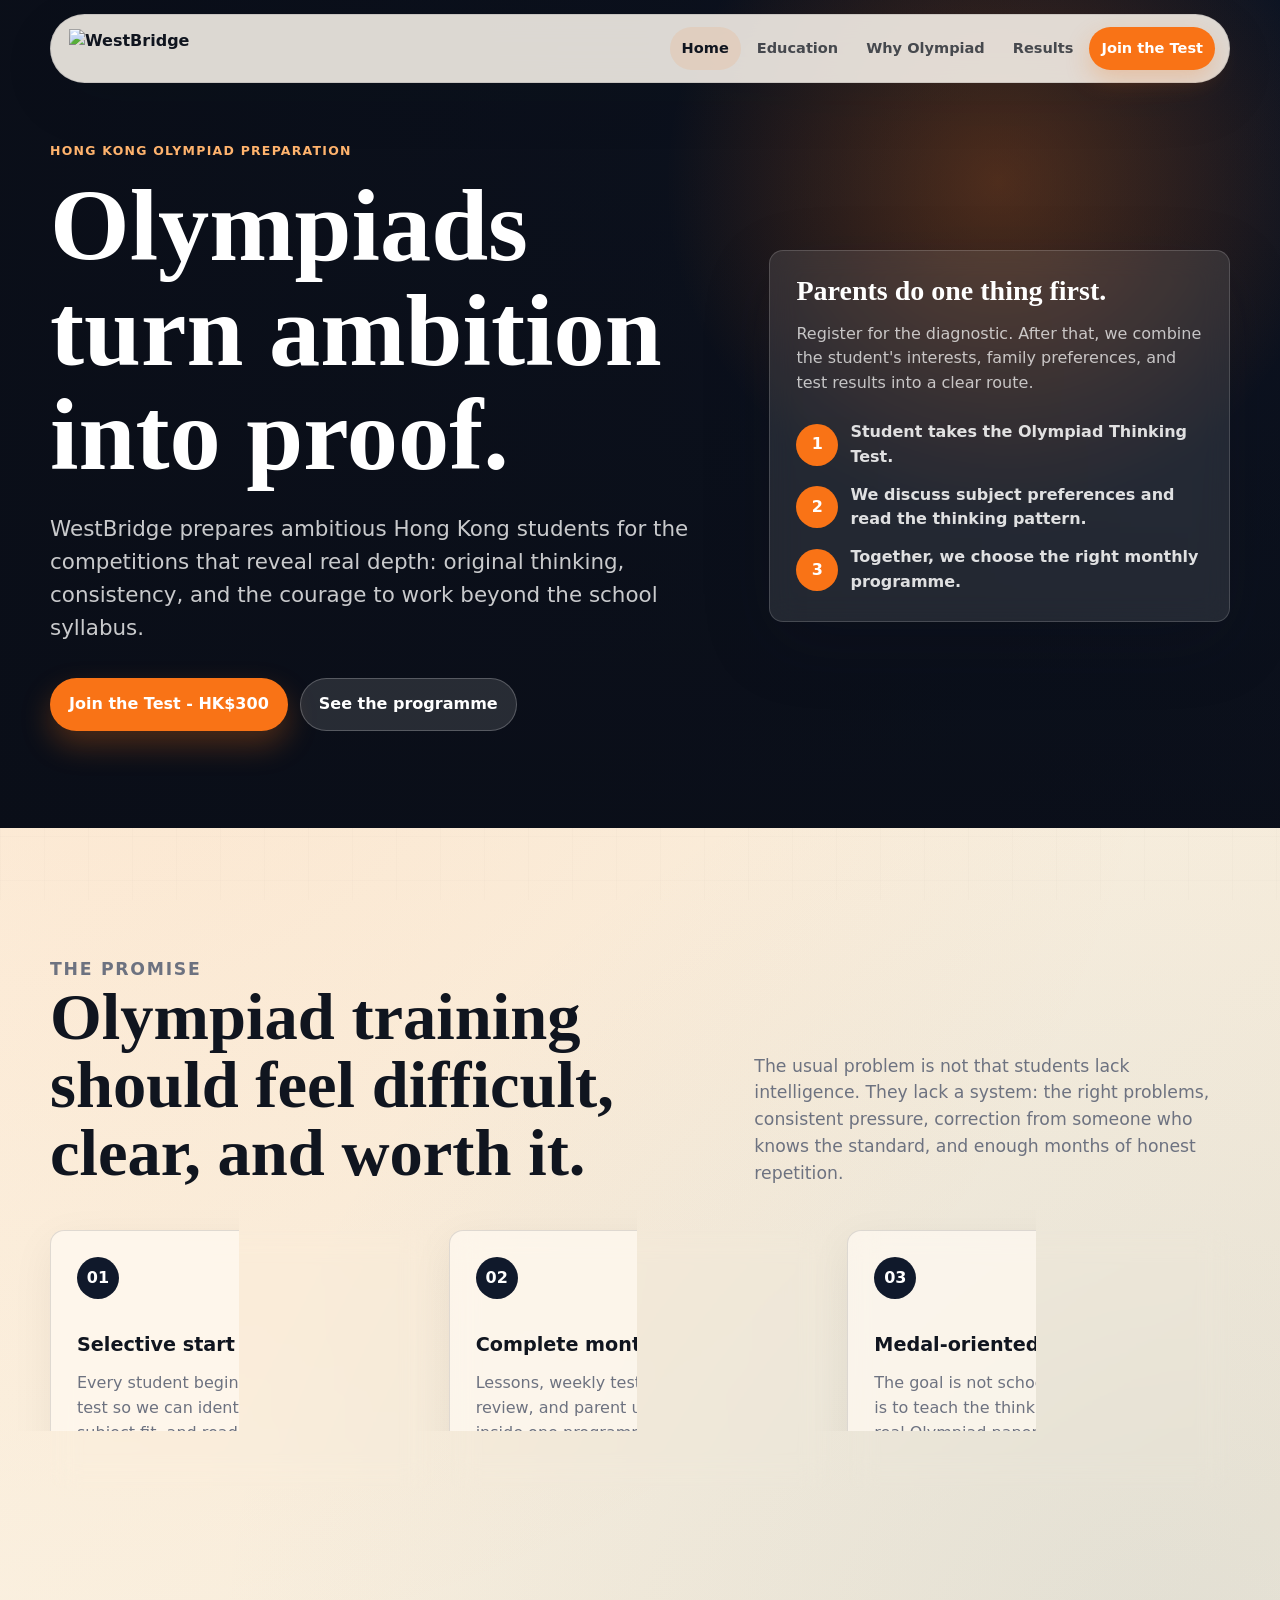
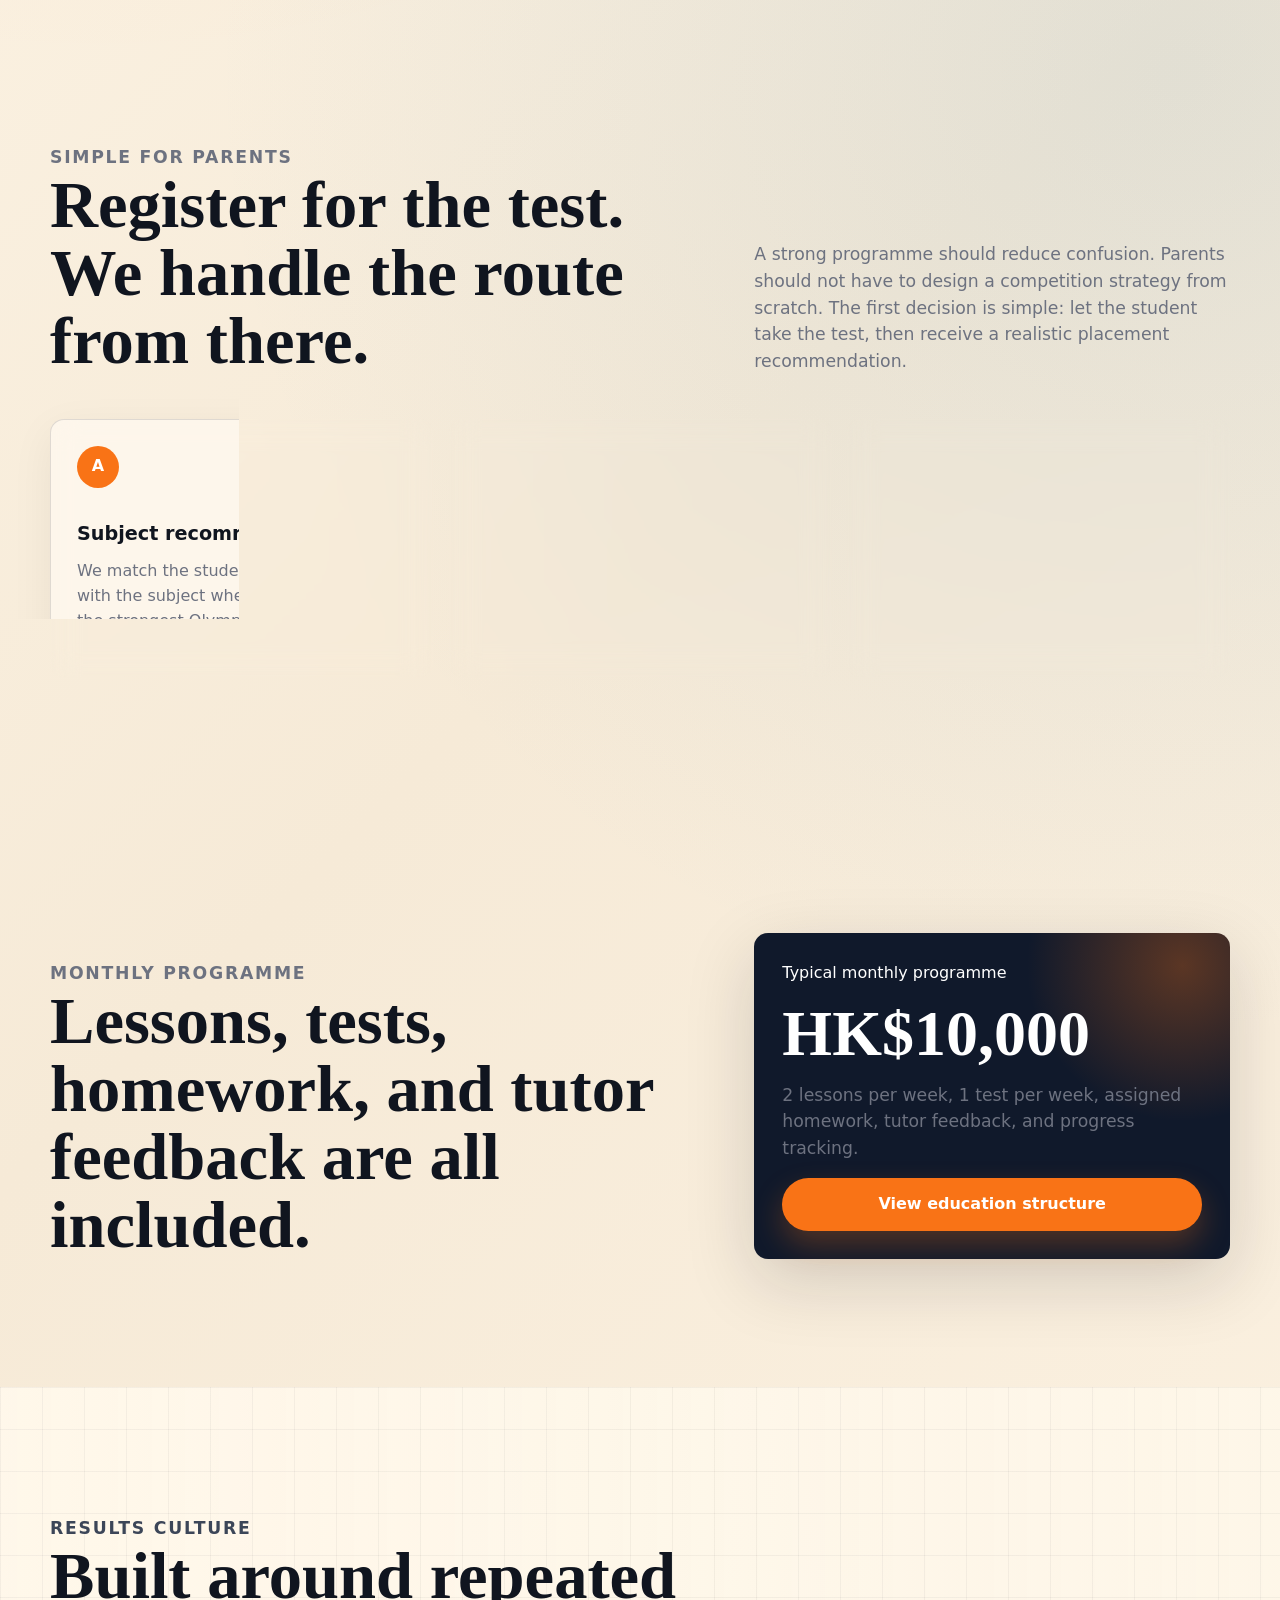
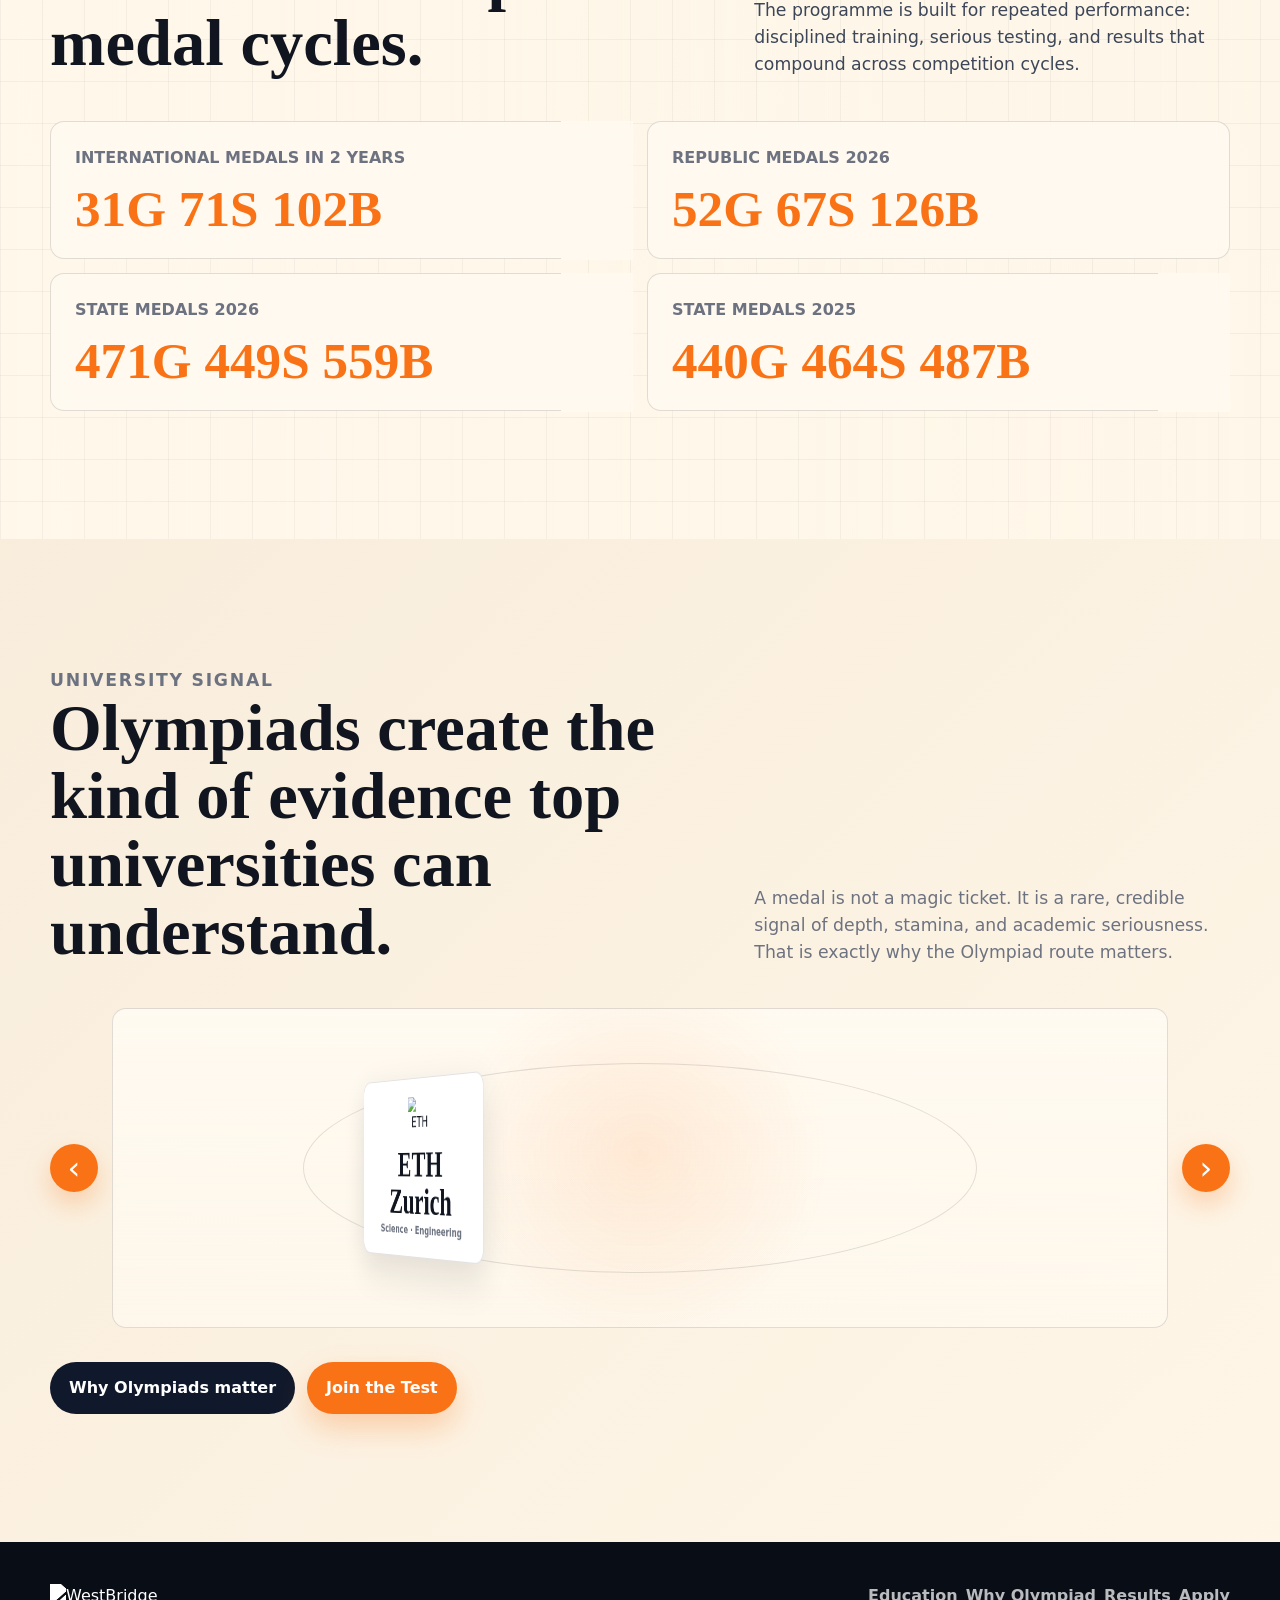
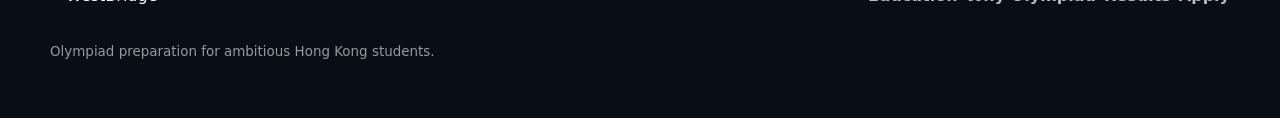
==== westbridge-olympiad-prep-new/index.html @ fc270fd4 "Add motion and richer visual direction" ====
<!doctype html>
<html lang="en">
  <head>
    <meta charset="utf-8">
    <meta name="viewport" content="width=device-width, initial-scale=1">
    <title>WestBridge Olympiad Academy Hong Kong</title>
    <meta name="description" content="WestBridge Olympiad Academy prepares Hong Kong students for mathematics, physics, chemistry, biology, informatics, and geography Olympiads.">
    <link rel="stylesheet" href="styles.css?v=5">
  </head>
  <body>
    <header class="site-header">
      <a class="logo" href="index.html" aria-label="WestBridge Olympiad Academy home">
        <img src="https://www.youngcfoweekend.com/lovable-uploads/69105732-5144-4ab6-b58d-0c80ccc18c07.png" alt="WestBridge">
        <span>WestBridge</span>
      </a>
      <button class="menu-button" type="button" data-menu aria-label="Open navigation" aria-expanded="false">
        <span></span><span></span>
      </button>
      <nav class="nav" data-nav aria-label="Main navigation">
        <a class="active" href="index.html">Home</a>
        <a href="education.html">Education</a>
        <a href="why-olympiads.html">Why Olympiad</a>
        <a href="results.html">Results</a>
        <a class="cta" href="apply.html">Join the Test</a>
      </nav>
    </header>

    <main>
      <section class="hero" style="--hero-image: url('https://images.unsplash.com/photo-1523580494863-6f3031224c94?w=1800&q=82')">
        <div class="hero-grid">
          <div>
            <p class="eyebrow">Hong Kong Olympiad preparation</p>
            <h1>Olympiads turn ambition into proof.</h1>
            <p class="lead">
              WestBridge prepares ambitious Hong Kong students for the competitions that reveal real depth:
              original thinking, consistency, and the courage to work beyond the school syllabus.
            </p>
            <div class="hero-actions">
              <a class="button primary" href="apply.html">Join the Test - HK$300</a>
              <a class="button secondary" href="education.html">See the programme</a>
            </div>
          </div>
          <aside class="decision-card" aria-label="What happens after the test">
            <h3>Parents do one thing first.</h3>
            <p>Register for the diagnostic. After that, we combine the student's interests, family preferences, and test results into a clear route.</p>
            <div class="decision-path">
              <div class="path-node"><b>1</b><span>Student takes the Olympiad Thinking Test.</span></div>
              <div class="path-node"><b>2</b><span>We discuss subject preferences and read the thinking pattern.</span></div>
              <div class="path-node"><b>3</b><span>Together, we choose the right monthly programme.</span></div>
            </div>
          </aside>
        </div>
      </section>

      <section class="section">
        <div class="split">
          <div>
            <p class="eyebrow">The promise</p>
            <h2>Olympiad training should feel difficult, clear, and worth it.</h2>
          </div>
          <p>
            The usual problem is not that students lack intelligence. They lack a system: the right problems,
            consistent pressure, correction from someone who knows the standard, and enough months of honest repetition.
          </p>
        </div>
        <div class="cards">
          <article class="card feature-card" data-symbol="◆">
            <span class="num">01</span>
            <h3>Selective start</h3>
            <p>Every student begins with the HK$300 test so we can identify reasoning style, subject fit, and readiness.</p>
          </article>
          <article class="card feature-card" data-symbol="✦">
            <span class="num">02</span>
            <h3>Complete monthly support</h3>
            <p>Lessons, weekly tests, homework, tutor review, and parent updates are handled inside one programme.</p>
          </article>
          <article class="card feature-card" data-symbol="◎">
            <span class="num">03</span>
            <h3>Medal-oriented culture</h3>
            <p>The goal is not school revision. The goal is to teach the thinking that survives real Olympiad papers.</p>
          </article>
        </div>
      </section>

      <section class="section band">
        <div class="split">
          <div>
            <p class="eyebrow">Simple for parents</p>
            <h2>Register for the test. We handle the route from there.</h2>
          </div>
          <p>
            A strong programme should reduce confusion. Parents should not have to design a competition strategy from scratch.
            The first decision is simple: let the student take the test, then receive a realistic placement recommendation.
          </p>
        </div>
        <div class="cards">
          <article class="card dark-card feature-card" data-symbol="∑">
            <span class="num">A</span>
            <h3>Subject recommendation</h3>
            <p>We match the student's preferences with the subject where they can build the strongest Olympiad advantage.</p>
          </article>
          <article class="card dark-card feature-card" data-symbol="↗">
            <span class="num">B</span>
            <h3>Level placement</h3>
            <p>The student joins a cohort that is difficult enough to grow, but not so high that progress disappears.</p>
          </article>
          <article class="card dark-card feature-card" data-symbol="⌁">
            <span class="num">C</span>
            <h3>Competition calendar</h3>
            <p>We map the route from current level to Hong Kong, regional, and international opportunities.</p>
          </article>
        </div>
      </section>

      <section class="section">
        <div class="split">
          <div>
            <p class="eyebrow">Monthly programme</p>
            <h2>Lessons, tests, homework, and tutor feedback are all included.</h2>
          </div>
          <div class="price-panel">
            <span>Typical monthly programme</span>
            <strong>HK$10,000</strong>
            <p class="muted">2 lessons per week, 1 test per week, assigned homework, tutor feedback, and progress tracking.</p>
            <a class="button primary" href="education.html">View education structure</a>
          </div>
        </div>
      </section>

      <section class="photo-wall">
        <div class="split">
          <div>
            <p class="eyebrow">Results culture</p>
            <h2>Built around repeated medal cycles.</h2>
          </div>
          <p>
            The programme is built for repeated performance: disciplined training, serious testing, and results that compound
            across competition cycles.
          </p>
        </div>
        <div class="medal-grid">
          <article class="medal-card"><span>International medals in 2 years</span><strong><b data-count="31">0</b>G <b data-count="71">0</b>S <b data-count="102">0</b>B</strong></article>
          <article class="medal-card"><span>Republic medals 2026</span><strong><b data-count="52">0</b>G <b data-count="67">0</b>S <b data-count="127">0</b>B</strong></article>
          <article class="medal-card"><span>State medals 2026</span><strong><b data-count="473">0</b>G <b data-count="451">0</b>S <b data-count="561">0</b>B</strong></article>
          <article class="medal-card"><span>State medals 2025</span><strong><b data-count="442">0</b>G <b data-count="466">0</b>S <b data-count="489">0</b>B</strong></article>
        </div>
      </section>

      <section class="section">
        <div class="split">
          <div>
            <p class="eyebrow">University signal</p>
            <h2>Olympiads create the kind of evidence top universities can understand.</h2>
          </div>
          <p>
            A medal is not a magic ticket. It is a rare, credible signal of depth, stamina, and academic seriousness.
            That is exactly why the Olympiad route matters.
          </p>
        </div>
        <div class="university-stage" aria-label="Top university destinations carousel">
          <button class="orbit-control prev" type="button" data-orbit="prev" aria-label="Previous universities">‹</button>
          <div class="orbit-window">
            <div class="orbit-ring" data-orbit-ring>
              <div class="orbit-card" style="--i:0"><img src="https://logo.clearbit.com/mit.edu" alt="MIT logo"><strong>MIT</strong><span>Engineering · CS · Science</span></div>
              <div class="orbit-card" style="--i:1"><img src="https://logo.clearbit.com/ox.ac.uk" alt="University of Oxford logo"><strong>Oxford</strong><span>Mathematics · Medicine</span></div>
              <div class="orbit-card" style="--i:2"><img src="https://logo.clearbit.com/cam.ac.uk" alt="University of Cambridge logo"><strong>Cambridge</strong><span>Natural Sciences</span></div>
              <div class="orbit-card" style="--i:3"><img src="https://logo.clearbit.com/imperial.ac.uk" alt="Imperial College London logo"><strong>Imperial</strong><span>STEM · Research</span></div>
              <div class="orbit-card" style="--i:4"><img src="https://logo.clearbit.com/ust.hk" alt="HKUST logo"><strong>HKUST</strong><span>Engineering · Science</span></div>
              <div class="orbit-card" style="--i:5"><img src="https://logo.clearbit.com/hku.hk" alt="HKU logo"><strong>HKU</strong><span>Medicine · Science</span></div>
              <div class="orbit-card" style="--i:6"><img src="https://logo.clearbit.com/stanford.edu" alt="Stanford University logo"><strong>Stanford</strong><span>Innovation · CS</span></div>
              <div class="orbit-card" style="--i:7"><img src="https://logo.clearbit.com/ethz.ch" alt="ETH Zurich logo"><strong>ETH Zurich</strong><span>Science · Engineering</span></div>
            </div>
          </div>
          <button class="orbit-control next" type="button" data-orbit="next" aria-label="Next universities">›</button>
        </div>
        <div class="actions">
          <a class="button dark" href="why-olympiads.html">Why Olympiads matter</a>
          <a class="button primary" href="apply.html">Join the Test</a>
        </div>
      </section>
    </main>

    <footer class="site-footer">
      <div class="footer-grid">
        <div>
          <img src="https://www.youngcfoweekend.com/lovable-uploads/69105732-5144-4ab6-b58d-0c80ccc18c07.png" alt="WestBridge">
          <p class="tiny">Olympiad preparation for ambitious Hong Kong students.</p>
        </div>
        <nav aria-label="Footer navigation">
          <a href="education.html">Education</a>
          <a href="why-olympiads.html">Why Olympiad</a>
          <a href="results.html">Results</a>
          <a href="apply.html">Apply</a>
        </nav>
      </div>
    </footer>
    <script src="app.js?v=5"></script>
  </body>
</html>
---- westbridge-olympiad-prep-new/styles.css ----
:root {
  --ink: #10151f;
  --ink-soft: #3c4658;
  --muted: #6d7280;
  --paper: #f7f2ea;
  --paper-2: #fffaf1;
  --white: #ffffff;
  --navy: #10192b;
  --navy-2: #17243c;
  --orange: #f97316;
  --orange-dark: #d95f0a;
  --gold: #d7ab52;
  --blue: #4f8fb8;
  --line: rgba(16, 21, 31, 0.13);
  --shadow: 0 22px 70px rgba(16, 21, 31, 0.16);
  --radius: 14px;
  --max: 1180px;
}

* {
  box-sizing: border-box;
}

html {
  scroll-behavior: smooth;
}

body {
  position: relative;
  margin: 0;
  color: var(--ink);
  background:
    radial-gradient(circle at 8% 12%, rgba(249, 115, 22, 0.10), transparent 24%),
    radial-gradient(circle at 92% 34%, rgba(79, 143, 184, 0.12), transparent 28%),
    linear-gradient(135deg, #fff8eb 0%, #f6ead7 45%, #fff6e8 100%);
  font-family: Inter, ui-sans-serif, system-ui, -apple-system, BlinkMacSystemFont, "Segoe UI", sans-serif;
  line-height: 1.55;
  overflow-x: hidden;
}

body::before {
  content: "";
  position: fixed;
  inset: 0;
  z-index: -1;
  pointer-events: none;
  background-image:
    linear-gradient(rgba(16, 21, 31, 0.045) 1px, transparent 1px),
    linear-gradient(90deg, rgba(16, 21, 31, 0.045) 1px, transparent 1px);
  background-size: 44px 44px;
  mask-image: linear-gradient(180deg, rgba(0,0,0,0.78), rgba(0,0,0,0.24));
}

body.nav-open {
  overflow: hidden;
}

a {
  color: inherit;
  text-decoration: none;
}

button,
input,
select,
textarea {
  font: inherit;
}

img {
  display: block;
  max-width: 100%;
}

.site-header {
  position: fixed;
  z-index: 50;
  top: 14px;
  left: 50%;
  width: min(calc(100% - 28px), var(--max));
  display: flex;
  align-items: center;
  justify-content: space-between;
  gap: 20px;
  padding: 12px 14px 12px 18px;
  color: var(--ink);
  background: rgba(255, 250, 241, 0.86);
  border: 1px solid rgba(16, 21, 31, 0.1);
  border-radius: 999px;
  box-shadow: 0 18px 60px rgba(16, 21, 31, 0.08);
  backdrop-filter: blur(16px);
  transform: translateX(-50%);
}

.logo {
  display: inline-flex;
  align-items: center;
  gap: 10px;
  min-width: 190px;
  font-weight: 900;
  letter-spacing: 0;
}

.logo img {
  width: 128px;
  height: 38px;
  object-fit: contain;
  object-position: left center;
}

.logo span {
  display: none;
}

.nav {
  display: flex;
  align-items: center;
  justify-content: flex-end;
  gap: 4px;
  font-size: 0.91rem;
  font-weight: 760;
}

.nav a {
  padding: 10px 12px;
  border-radius: 999px;
  color: rgba(16, 21, 31, 0.74);
}

.nav a:hover,
.nav a.active {
  color: var(--ink);
  background: rgba(249, 115, 22, 0.1);
}

.nav .cta {
  color: var(--white);
  background: var(--orange);
  box-shadow: 0 10px 25px rgba(249, 115, 22, 0.25);
}

.nav .cta:hover,
.nav .cta.active {
  color: var(--white);
  background: var(--orange-dark);
}

.menu-button {
  display: none;
  width: 42px;
  height: 42px;
  padding: 0;
  border: 1px solid var(--line);
  border-radius: 50%;
  background: var(--white);
}

.menu-button span {
  display: block;
  width: 18px;
  height: 2px;
  margin: 4px auto;
  background: var(--ink);
}

.section {
  padding: clamp(72px, 10vw, 132px) max(20px, calc((100% - var(--max)) / 2));
}

.section,
.card,
.loop-step,
.subject-card,
.tutor-card,
.quote,
.stat,
.medal-card,
.file-row,
.ladder-row,
.price-panel,
.decision-card {
  opacity: 0;
  transform: translateY(34px) scale(0.985);
  transition:
    opacity 720ms ease,
    transform 720ms cubic-bezier(0.22, 1, 0.36, 1),
    box-shadow 220ms ease,
    border-color 220ms ease,
    background 220ms ease;
  transition-delay: var(--reveal-delay, 0ms);
}

.section.is-visible,
.card.is-visible,
.loop-step.is-visible,
.subject-card.is-visible,
.tutor-card.is-visible,
.quote.is-visible,
.stat.is-visible,
.medal-card.is-visible,
.file-row.is-visible,
.ladder-row.is-visible,
.price-panel.is-visible,
.decision-card.is-visible {
  opacity: 1;
  transform: translateY(0) scale(1);
}

.section.tight {
  padding-top: clamp(48px, 7vw, 88px);
  padding-bottom: clamp(48px, 7vw, 88px);
}

.hero {
  position: relative;
  min-height: 92svh;
  display: grid;
  align-items: center;
  padding: 130px max(20px, calc((100% - var(--max)) / 2)) 86px;
  overflow: hidden;
  color: var(--white);
  background: var(--navy);
  isolation: isolate;
}

.hero::before,
.hero::after {
  content: "";
  position: absolute;
  inset: 0;
  z-index: -2;
}

.hero::before {
  background-image: var(--hero-image);
  background-size: cover;
  background-position: center;
  transform: scale(1.03);
}

.hero::after {
  z-index: -1;
  background:
    radial-gradient(circle at 78% 22%, rgba(249, 115, 22, 0.28), transparent 28%),
    linear-gradient(90deg, rgba(10, 14, 24, 0.94), rgba(10, 14, 24, 0.72) 48%, rgba(10, 14, 24, 0.32)),
    linear-gradient(0deg, rgba(10, 14, 24, 0.86), rgba(10, 14, 24, 0.18));
}

.hero-grid {
  display: grid;
  grid-template-columns: minmax(0, 0.95fr) minmax(320px, 0.68fr);
  gap: clamp(36px, 6vw, 76px);
  align-items: center;
}

.eyebrow {
  margin: 0 0 14px;
  color: var(--orange);
  font-size: 0.78rem;
  font-weight: 900;
  letter-spacing: 0.1em;
  text-transform: uppercase;
}

.hero .eyebrow {
  color: #ffb36d;
}

h1,
h2,
h3,
p {
  overflow-wrap: normal;
  word-break: normal;
  hyphens: none;
}

h1,
h2,
h3 {
  margin: 0;
  line-height: 1.02;
  letter-spacing: 0;
}

h1,
h2 {
  font-family: Georgia, "Times New Roman", serif;
  font-weight: 650;
}

h1 {
  max-width: 780px;
  font-size: clamp(3.2rem, 8vw, 7.4rem);
}

h2 {
  max-width: 900px;
  font-size: clamp(2.2rem, 5.2vw, 4.7rem);
}

h3 {
  font-size: 1.2rem;
}

.lead {
  max-width: 690px;
  margin: 24px 0 0;
  color: rgba(255, 255, 255, 0.78);
  font-size: clamp(1.08rem, 1.8vw, 1.34rem);
}

.hero-actions,
.actions {
  display: flex;
  flex-wrap: wrap;
  gap: 12px;
  margin-top: 34px;
}

.button {
  display: inline-flex;
  min-height: 48px;
  align-items: center;
  justify-content: center;
  padding: 13px 18px;
  border: 1px solid transparent;
  border-radius: 999px;
  cursor: pointer;
  font-weight: 900;
  text-align: center;
  transition: transform 160ms ease, background 160ms ease, border-color 160ms ease;
}

.button:hover,
.button:focus-visible {
  transform: translateY(-1px);
  outline: none;
}

.button.primary {
  color: var(--white);
  background: var(--orange);
  box-shadow: 0 14px 30px rgba(249, 115, 22, 0.28);
}

.button.primary:hover {
  background: var(--orange-dark);
}

.button.secondary {
  color: var(--white);
  background: rgba(255, 255, 255, 0.12);
  border-color: rgba(255, 255, 255, 0.22);
}

.button.light {
  color: var(--ink);
  background: var(--white);
}

.button.dark {
  color: var(--white);
  background: var(--navy);
}

.decision-card {
  position: relative;
  padding: 26px;
  border: 1px solid rgba(255, 255, 255, 0.16);
  border-radius: var(--radius);
  background: rgba(255, 255, 255, 0.1);
  box-shadow: var(--shadow);
  backdrop-filter: blur(14px);
}

.decision-card h3 {
  color: var(--white);
  font-family: Georgia, "Times New Roman", serif;
  font-size: 1.75rem;
}

.decision-card p {
  color: rgba(255, 255, 255, 0.72);
}

.decision-path {
  display: grid;
  gap: 13px;
  margin-top: 24px;
}

.path-node {
  display: grid;
  grid-template-columns: 42px 1fr;
  gap: 12px;
  align-items: center;
}

.path-node b {
  display: grid;
  width: 42px;
  height: 42px;
  place-items: center;
  color: var(--white);
  background: var(--orange);
  border-radius: 50%;
}

.path-node span {
  color: rgba(255, 255, 255, 0.86);
  font-weight: 780;
}

.band {
  color: var(--ink);
  background: transparent;
}

.band .eyebrow {
  color: var(--orange);
}

.split {
  display: grid;
  grid-template-columns: minmax(0, 0.95fr) minmax(280px, 0.72fr);
  gap: clamp(30px, 6vw, 78px);
  align-items: end;
}

.split p {
  margin: 0;
  color: var(--muted);
  font-size: 1.08rem;
}

.band .split p,
.band .muted,
.band .tiny {
  color: var(--muted);
}

.cards {
  display: grid;
  grid-template-columns: repeat(3, minmax(0, 1fr));
  gap: 16px;
  margin-top: 44px;
}

.card {
  position: relative;
  overflow: hidden;
  padding: 26px;
  border: 1px solid var(--line);
  border-radius: var(--radius);
  background: rgba(255, 250, 241, 0.72);
  backdrop-filter: blur(14px);
  box-shadow: 0 12px 44px rgba(16, 21, 31, 0.06);
}

.card.dark-card {
  color: var(--ink);
  background: rgba(255, 250, 241, 0.72);
  border-color: var(--line);
}

.card .num {
  display: inline-flex;
  width: 42px;
  height: 42px;
  align-items: center;
  justify-content: center;
  margin-bottom: 36px;
  color: var(--white);
  background: var(--navy);
  border-radius: 50%;
  font-weight: 900;
}

.dark-card .num {
  color: var(--white);
  background: var(--orange);
}

.card p,
.muted {
  color: var(--muted);
}

.dark-card p {
  color: var(--muted);
}

.feature-card::before {
  content: attr(data-symbol);
  position: absolute;
  right: -12px;
  bottom: -34px;
  z-index: -1;
  color: rgba(249, 115, 22, 0.14);
  font-family: Georgia, "Times New Roman", serif;
  font-size: clamp(5.8rem, 12vw, 10rem);
  font-weight: 900;
  line-height: 1;
  transform: rotate(-10deg);
  transition: transform 260ms ease, color 260ms ease;
}

.feature-card::after {
  content: "";
  position: absolute;
  inset: auto -20% -45% 30%;
  z-index: -2;
  height: 150px;
  background: radial-gradient(circle, rgba(249, 115, 22, 0.18), transparent 64%);
}

.feature-card:hover {
  border-color: rgba(249, 115, 22, 0.32);
  box-shadow: 0 22px 70px rgba(16, 21, 31, 0.12);
  transform: translateY(-4px);
}

.feature-card:hover::before {
  color: rgba(249, 115, 22, 0.24);
  transform: translate(-8px, -8px) rotate(-6deg) scale(1.12);
}

.stat-strip {
  display: grid;
  grid-template-columns: repeat(4, 1fr);
  gap: 1px;
  overflow: hidden;
  margin-top: 44px;
  border: 1px solid var(--line);
  border-radius: var(--radius);
  background: var(--line);
}

.stat {
  padding: 24px;
  background: var(--paper-2);
}

.stat strong {
  display: block;
  color: var(--orange);
  font-family: Georgia, "Times New Roman", serif;
  font-size: clamp(2rem, 4vw, 3.4rem);
  line-height: 1;
}

.stat span {
  display: block;
  margin-top: 10px;
  color: var(--muted);
  font-size: 0.82rem;
  font-weight: 850;
  text-transform: uppercase;
}

.course-loop {
  display: grid;
  grid-template-columns: repeat(4, minmax(0, 1fr));
  gap: 14px;
  margin-top: 42px;
}

.loop-step {
  position: relative;
  overflow: hidden;
  min-height: 230px;
  padding: 24px;
  border: 1px solid var(--line);
  border-radius: var(--radius);
  background: var(--white);
  box-shadow: 0 12px 40px rgba(16, 21, 31, 0.05);
}

.loop-step::before {
  content: "";
  position: absolute;
  inset: auto -35% -50% 20%;
  height: 170px;
  background: radial-gradient(circle, rgba(249, 115, 22, 0.18), transparent 64%);
}

.loop-step::after {
  content: "";
  position: absolute;
  top: 36px;
  right: -18px;
  width: 34px;
  height: 2px;
  background: var(--orange);
}

.loop-step:last-child::after {
  display: none;
}

.loop-step b {
  color: var(--orange);
  font-family: Georgia, "Times New Roman", serif;
  font-size: 2.4rem;
  line-height: 1;
}

.price-panel {
  display: grid;
  gap: 16px;
  padding: 28px;
  color: var(--white);
  background:
    radial-gradient(circle at 90% 10%, rgba(249, 115, 22, 0.32), transparent 30%),
    var(--navy);
  border-radius: var(--radius);
  box-shadow: var(--shadow);
}

.price-panel strong {
  font-family: Georgia, "Times New Roman", serif;
  font-size: clamp(2.5rem, 5vw, 4rem);
  line-height: 1;
}

.tutor-grid {
  display: grid;
  grid-template-columns: repeat(3, minmax(0, 1fr));
  gap: 16px;
  margin-top: 44px;
}

.tutor-card {
  overflow: hidden;
  border: 1px solid var(--line);
  border-radius: var(--radius);
  background: var(--white);
}

.tutor-photo {
  display: grid;
  min-height: 220px;
  place-items: center;
  color: rgba(255, 255, 255, 0.82);
  background:
    linear-gradient(135deg, rgba(16, 25, 43, 0.86), rgba(249, 115, 22, 0.62)),
    url("https://images.unsplash.com/photo-1551836022-d5d88e9218df?w=900&q=80");
  background-position: center;
  background-size: cover;
  font-weight: 900;
}

.tutor-card div:last-child {
  padding: 24px;
}

.subject-grid {
  position: relative;
  display: grid;
  grid-template-columns: repeat(3, minmax(0, 1fr));
  gap: 16px;
  margin-top: 44px;
}

.subject-card {
  position: relative;
  min-height: 270px;
  overflow: visible;
  padding: 26px;
  color: var(--ink);
  border: 1px solid rgba(16, 21, 31, 0.14);
  border-radius: var(--radius);
  background: rgba(255, 250, 241, 0.76);
  box-shadow: 0 12px 44px rgba(16, 21, 31, 0.08);
  isolation: isolate;
  cursor: default;
  transition:
    transform 260ms ease,
    box-shadow 260ms ease,
    border-color 260ms ease;
}

.subject-card::before {
  content: "";
  position: absolute;
  inset: 0;
  z-index: -2;
  border-radius: inherit;
  background:
    radial-gradient(circle at 78% 18%, var(--subject-glow), transparent 32%),
    linear-gradient(145deg, rgba(255,255,255,0.86), rgba(255,250,241,0.54));
}

.subject-card::after {
  content: attr(data-symbol);
  position: absolute;
  right: -18px;
  bottom: -34px;
  z-index: -1;
  color: var(--subject-ink);
  font-family: Georgia, "Times New Roman", serif;
  font-size: clamp(5rem, 12vw, 10rem);
  font-weight: 900;
  line-height: 1;
  opacity: 0.2;
  transform: rotate(-8deg);
  transition:
    transform 260ms ease,
    opacity 260ms ease,
    right 260ms ease,
    bottom 260ms ease;
}

.subject-card:hover {
  z-index: 8;
  border-color: color-mix(in srgb, var(--subject-ink), transparent 46%);
  box-shadow: 0 32px 100px rgba(16, 21, 31, 0.22);
  transform: translateY(-10px) scale(1.08);
}

.subject-card:hover::after {
  right: -46px;
  bottom: -58px;
  opacity: 0.36;
  transform: rotate(-4deg) scale(1.38);
}

.subject-card .num {
  display: inline-grid;
  width: 42px;
  height: 42px;
  place-items: center;
  margin-bottom: 70px;
  color: var(--white);
  background: var(--subject-ink);
  border-radius: 50%;
  font-weight: 900;
}

.subject-card p {
  color: var(--ink-soft);
}

.subject-math {
  --subject-glow: rgba(249, 115, 22, 0.27);
  --subject-ink: #f97316;
}

.subject-physics {
  --subject-glow: rgba(63, 121, 196, 0.25);
  --subject-ink: #3569b1;
}

.subject-chemistry {
  --subject-glow: rgba(18, 148, 126, 0.24);
  --subject-ink: #0f766e;
}

.subject-biology {
  --subject-glow: rgba(71, 157, 74, 0.26);
  --subject-ink: #3d9140;
}

.subject-info {
  --subject-glow: rgba(111, 79, 191, 0.24);
  --subject-ink: #6247aa;
}

.subject-geography {
  --subject-glow: rgba(195, 132, 34, 0.26);
  --subject-ink: #b36b12;
}

.ladder {
  display: grid;
  gap: 14px;
  margin-top: 44px;
}

.ladder-row {
  display: grid;
  grid-template-columns: 190px 1fr 150px;
  gap: 18px;
  align-items: center;
  padding: 18px;
  color: var(--ink);
  border: 1px solid var(--line);
  border-radius: var(--radius);
  background: var(--white);
}

.ladder-bar {
  height: 14px;
  overflow: hidden;
  background: #eadfce;
  border-radius: 999px;
}

.ladder-bar span {
  display: block;
  width: var(--width);
  height: 100%;
  background: linear-gradient(90deg, var(--orange), var(--gold));
  border-radius: inherit;
}

.ladder-row strong:last-child {
  color: var(--orange);
  text-align: right;
}

.admissions-file {
  display: grid;
  grid-template-columns: minmax(0, 0.88fr) minmax(320px, 0.72fr);
  gap: clamp(28px, 6vw, 70px);
  align-items: stretch;
  margin-top: 44px;
}

.file-panel {
  padding: clamp(28px, 5vw, 46px);
  color: var(--white);
  background:
    linear-gradient(135deg, rgba(16, 25, 43, 0.96), rgba(16, 25, 43, 0.9)),
    url("https://images.unsplash.com/photo-1434030216411-0b793f4b4173?w=1400&q=82");
  background-position: center;
  background-size: cover;
  border-radius: var(--radius);
  box-shadow: var(--shadow);
}

.file-panel p {
  max-width: 620px;
  color: rgba(255, 255, 255, 0.72);
}

.file-list {
  display: grid;
  gap: 1px;
  overflow: hidden;
  border: 1px solid var(--line);
  border-radius: var(--radius);
  background: var(--line);
}

.file-row {
  display: grid;
  grid-template-columns: 118px 1fr;
  gap: 18px;
  align-items: start;
  padding: 22px;
  background: var(--paper-2);
}

.file-row strong {
  color: var(--orange-dark);
  font-size: 0.8rem;
  letter-spacing: 0.08em;
  text-transform: uppercase;
}

.file-row p {
  margin: 0;
  color: var(--ink-soft);
}

.file-row em {
  color: var(--ink);
  font-family: Georgia, "Times New Roman", serif;
  font-size: 1.18rem;
  font-style: normal;
  font-weight: 700;
}

.quote-grid {
  display: grid;
  grid-template-columns: repeat(3, minmax(0, 1fr));
  gap: 16px;
  margin-top: 44px;
}

.quote {
  position: relative;
  overflow: hidden;
  padding: 26px;
  border: 1px solid var(--line);
  border-radius: var(--radius);
  background: rgba(255, 250, 241, 0.76);
  box-shadow: 0 14px 48px rgba(16, 21, 31, 0.08);
}

.quote::before {
  content: "“";
  position: absolute;
  right: 16px;
  top: -32px;
  color: rgba(249, 115, 22, 0.14);
  font-family: Georgia, "Times New Roman", serif;
  font-size: 9rem;
  line-height: 1;
}

.story-grid {
  align-items: stretch;
}

.story-quote {
  padding-top: 30px;
}

.story-avatar {
  width: 72px;
  height: 72px;
  margin-bottom: 22px;
  object-fit: cover;
  border: 4px solid rgba(255, 255, 255, 0.88);
  border-radius: 50%;
  box-shadow: 0 12px 30px rgba(16, 21, 31, 0.18);
}

.quote blockquote {
  margin: 0;
  color: var(--ink);
  font-family: Georgia, "Times New Roman", serif;
  font-size: 1.2rem;
  font-style: italic;
  line-height: 1.45;
}

.quote figcaption {
  margin-top: 22px;
  color: var(--muted);
  font-size: 0.9rem;
  font-weight: 800;
}

.photo-wall {
  position: relative;
  overflow: hidden;
  padding: clamp(72px, 10vw, 132px) max(20px, calc((100% - var(--max)) / 2));
  color: var(--ink);
  background: transparent;
  isolation: isolate;
}

.photo-wall::before,
.photo-wall::after {
  content: "";
  position: absolute;
  inset: 0;
  z-index: -2;
}

.photo-wall .lead,
.photo-wall .split p {
  color: var(--ink-soft);
}

.photo-wall::before {
  background:
    linear-gradient(90deg, rgba(255, 248, 235, 0.93), rgba(255, 248, 235, 0.78)),
    url("https://images.pexels.com/photos/31772890/pexels-photo-31772890.jpeg?auto=compress&cs=tinysrgb&w=1800");
  background-size: cover;
  background-position: center;
}

.photo-wall::after {
  z-index: -1;
  background-image:
    linear-gradient(rgba(16,21,31,0.045) 1px, transparent 1px),
    linear-gradient(90deg, rgba(16,21,31,0.045) 1px, transparent 1px);
  background-size: 42px 42px;
}

.medal-grid {
  display: grid;
  grid-template-columns: repeat(2, minmax(0, 1fr));
  gap: 14px;
  margin-top: 44px;
}

.medal-card {
  color: var(--ink);
  padding: 24px;
  border: 1px solid var(--line);
  border-radius: var(--radius);
  background: rgba(255, 250, 241, 0.76);
  backdrop-filter: blur(10px);
}

.medal-card span {
  display: block;
  color: var(--muted);
  font-weight: 850;
  text-transform: uppercase;
}

.medal-card strong {
  display: block;
  margin-top: 12px;
  color: var(--orange);
  font-family: Georgia, "Times New Roman", serif;
  font-size: clamp(2rem, 4vw, 3.2rem);
  line-height: 1;
}

.universities {
  display: grid;
  grid-template-columns: repeat(5, minmax(0, 1fr));
  gap: 10px;
  margin-top: 40px;
}

.uni {
  padding: 18px;
  border: 1px solid var(--line);
  border-radius: var(--radius);
  background: var(--white);
  text-align: center;
  font-family: Georgia, "Times New Roman", serif;
  font-size: 1.2rem;
  font-weight: 700;
}

.university-stage {
  position: relative;
  display: grid;
  grid-template-columns: 48px minmax(0, 1fr) 48px;
  gap: 14px;
  align-items: center;
  margin-top: 42px;
}

.orbit-window {
  position: relative;
  height: 320px;
  overflow: hidden;
  perspective: 1100px;
  border-radius: var(--radius);
  background:
    radial-gradient(circle at 50% 45%, rgba(249, 115, 22, 0.12), transparent 34%),
    linear-gradient(180deg, rgba(255, 250, 241, 0.98), rgba(255, 250, 241, 0.62));
  border: 1px solid var(--line);
}

.orbit-window::before {
  content: "";
  position: absolute;
  inset: 54px 18%;
  border: 1px solid rgba(16, 21, 31, 0.12);
  border-radius: 50%;
}

.orbit-ring {
  position: absolute;
  inset: 0;
  transform-style: preserve-3d;
  transform: translateZ(-340px) rotateY(calc(var(--orbit-offset, 0) * 45deg));
  animation: orbitDrift 34s linear infinite;
  transition: transform 600ms ease;
}

.university-stage:hover .orbit-ring {
  animation-play-state: paused;
}

.orbit-card {
  position: absolute;
  top: 50%;
  left: 50%;
  display: grid;
  width: min(230px, 54vw);
  min-height: 118px;
  place-items: center;
  padding: 20px;
  color: var(--ink);
  text-align: center;
  background: var(--white);
  border: 1px solid rgba(16, 21, 31, 0.12);
  border-radius: var(--radius);
  box-shadow: 0 16px 46px rgba(16, 21, 31, 0.12);
  transform:
    translate(-50%, -50%)
    rotateY(calc(var(--i) * 45deg))
    translateZ(340px);
  backface-visibility: hidden;
}

.orbit-card img {
  width: 46px;
  height: 46px;
  object-fit: contain;
  margin-bottom: 8px;
  filter: saturate(0.96) contrast(1.04);
}

.orbit-card strong {
  font-family: Georgia, "Times New Roman", serif;
  font-size: clamp(1.6rem, 4vw, 2.55rem);
  line-height: 1;
}

.orbit-card span {
  color: var(--muted);
  font-size: 0.8rem;
  font-weight: 820;
}

.orbit-control {
  display: grid;
  width: 48px;
  height: 48px;
  place-items: center;
  color: var(--white);
  background: var(--orange);
  border: 0;
  border-radius: 50%;
  box-shadow: 0 12px 26px rgba(249, 115, 22, 0.28);
  cursor: pointer;
  font-size: 2rem;
  line-height: 1;
}

.orbit-control:hover,
.orbit-control:focus-visible {
  background: var(--orange-dark);
  outline: none;
}

@keyframes orbitDrift {
  from {
    transform: translateZ(-340px) rotateY(calc(var(--orbit-offset, 0) * 45deg));
  }
  to {
    transform: translateZ(-340px) rotateY(calc((var(--orbit-offset, 0) * 45deg) - 360deg));
  }
}

.form-shell {
  display: grid;
  grid-template-columns: minmax(0, 0.78fr) minmax(320px, 0.72fr);
  gap: clamp(30px, 7vw, 84px);
  align-items: start;
}

.lead-form {
  display: grid;
  gap: 15px;
  padding: 28px;
  border: 1px solid var(--line);
  border-radius: var(--radius);
  background: var(--white);
  box-shadow: var(--shadow);
}

.lead-form label {
  display: grid;
  gap: 7px;
  color: var(--ink);
  font-size: 0.86rem;
  font-weight: 850;
}

.lead-form input,
.lead-form select,
.lead-form textarea {
  width: 100%;
  min-height: 48px;
  padding: 12px 13px;
  color: var(--ink);
  background: #fbf7ef;
  border: 1px solid var(--line);
  border-radius: 10px;
  outline: none;
}

.lead-form textarea {
  resize: vertical;
}

.lead-form input:focus,
.lead-form select:focus,
.lead-form textarea:focus {
  background: var(--white);
  border-color: var(--orange);
  box-shadow: 0 0 0 4px rgba(249, 115, 22, 0.14);
}

.lead-form .button {
  width: 100%;
}

.form-status {
  min-height: 22px;
  margin: 0;
  color: var(--orange-dark);
  font-weight: 850;
}

.site-footer {
  padding: 42px max(20px, calc((100% - var(--max)) / 2));
  color: var(--white);
  background: #090d16;
}

.footer-grid {
  display: flex;
  align-items: flex-start;
  justify-content: space-between;
  gap: 30px;
}

.footer-grid img {
  width: 150px;
  height: 44px;
  object-fit: contain;
  object-position: left center;
  filter: brightness(0) invert(1);
}

.footer-grid nav {
  display: flex;
  flex-wrap: wrap;
  justify-content: flex-end;
  gap: 8px;
}

.footer-grid a {
  color: rgba(255, 255, 255, 0.72);
  font-weight: 780;
}

.tiny {
  color: rgba(255, 255, 255, 0.58);
  font-size: 0.84rem;
}

@media (max-width: 960px) {
  .menu-button {
    display: block;
  }

  .nav {
    position: fixed;
    top: 76px;
    right: 14px;
    left: 14px;
    display: grid;
    padding: 14px;
    background: var(--paper-2);
    border: 1px solid var(--line);
    border-radius: 24px;
    box-shadow: var(--shadow);
    opacity: 0;
    pointer-events: none;
    transform: translateY(-10px);
    transition: opacity 160ms ease, transform 160ms ease;
  }

  body.nav-open .nav {
    opacity: 1;
    pointer-events: auto;
    transform: translateY(0);
  }

  .hero-grid,
  .split,
  .form-shell,
  .admissions-file {
    grid-template-columns: 1fr;
  }

  .cards,
  .tutor-grid,
  .quote-grid,
  .course-loop,
  .subject-grid,
  .stat-strip,
  .universities {
    grid-template-columns: repeat(2, minmax(0, 1fr));
  }

  .loop-step::after {
    display: none;
  }
}

@media (max-width: 640px) {
  .site-header {
    top: 10px;
    width: min(calc(100% - 20px), var(--max));
    border-radius: 24px;
  }

  .logo {
    min-width: 0;
  }

  .logo img {
    width: 112px;
  }

  .hero {
    min-height: auto;
    padding-top: 118px;
  }

  .hero-actions,
  .actions {
    display: grid;
  }

  .button {
    width: 100%;
  }

  .cards,
  .tutor-grid,
  .quote-grid,
  .course-loop,
  .subject-grid,
  .stat-strip,
  .universities,
  .medal-grid {
    grid-template-columns: 1fr;
  }

  .subject-card {
    min-height: 230px;
  }

  .subject-card:hover {
    transform: translateY(-6px) scale(1.02);
  }

  .university-stage {
    grid-template-columns: 40px minmax(0, 1fr) 40px;
    gap: 8px;
  }

  .orbit-window {
    height: 260px;
  }

  .orbit-ring {
    transform: translateZ(-250px) rotateY(calc(var(--orbit-offset, 0) * 45deg));
  }

  .orbit-card {
    width: min(190px, 58vw);
    min-height: 104px;
    transform:
      translate(-50%, -50%)
      rotateY(calc(var(--i) * 45deg))
      translateZ(250px);
  }

  .orbit-control {
    width: 40px;
    height: 40px;
    font-size: 1.6rem;
  }

  @keyframes orbitDrift {
    from {
      transform: translateZ(-250px) rotateY(calc(var(--orbit-offset, 0) * 45deg));
    }
    to {
      transform: translateZ(-250px) rotateY(calc((var(--orbit-offset, 0) * 45deg) - 360deg));
    }
  }

  .ladder-row {
    grid-template-columns: 1fr;
    gap: 10px;
  }

  .ladder-row strong:last-child {
    text-align: left;
  }

  .file-row {
    grid-template-columns: 1fr;
    gap: 8px;
  }

  .footer-grid {
    display: grid;
  }

  .footer-grid nav {
    justify-content: flex-start;
  }
}

@media (prefers-reduced-motion: reduce) {
  *,
  *::before,
  *::after {
    animation-duration: 0.01ms !important;
    animation-iteration-count: 1 !important;
    scroll-behavior: auto !important;
    transition-duration: 0.01ms !important;
  }

  .section,
  .card,
  .loop-step,
  .subject-card,
  .tutor-card,
  .quote,
  .stat,
  .medal-card,
  .file-row,
  .ladder-row,
  .price-panel,
  .decision-card {
    opacity: 1;
    transform: none;
  }
}
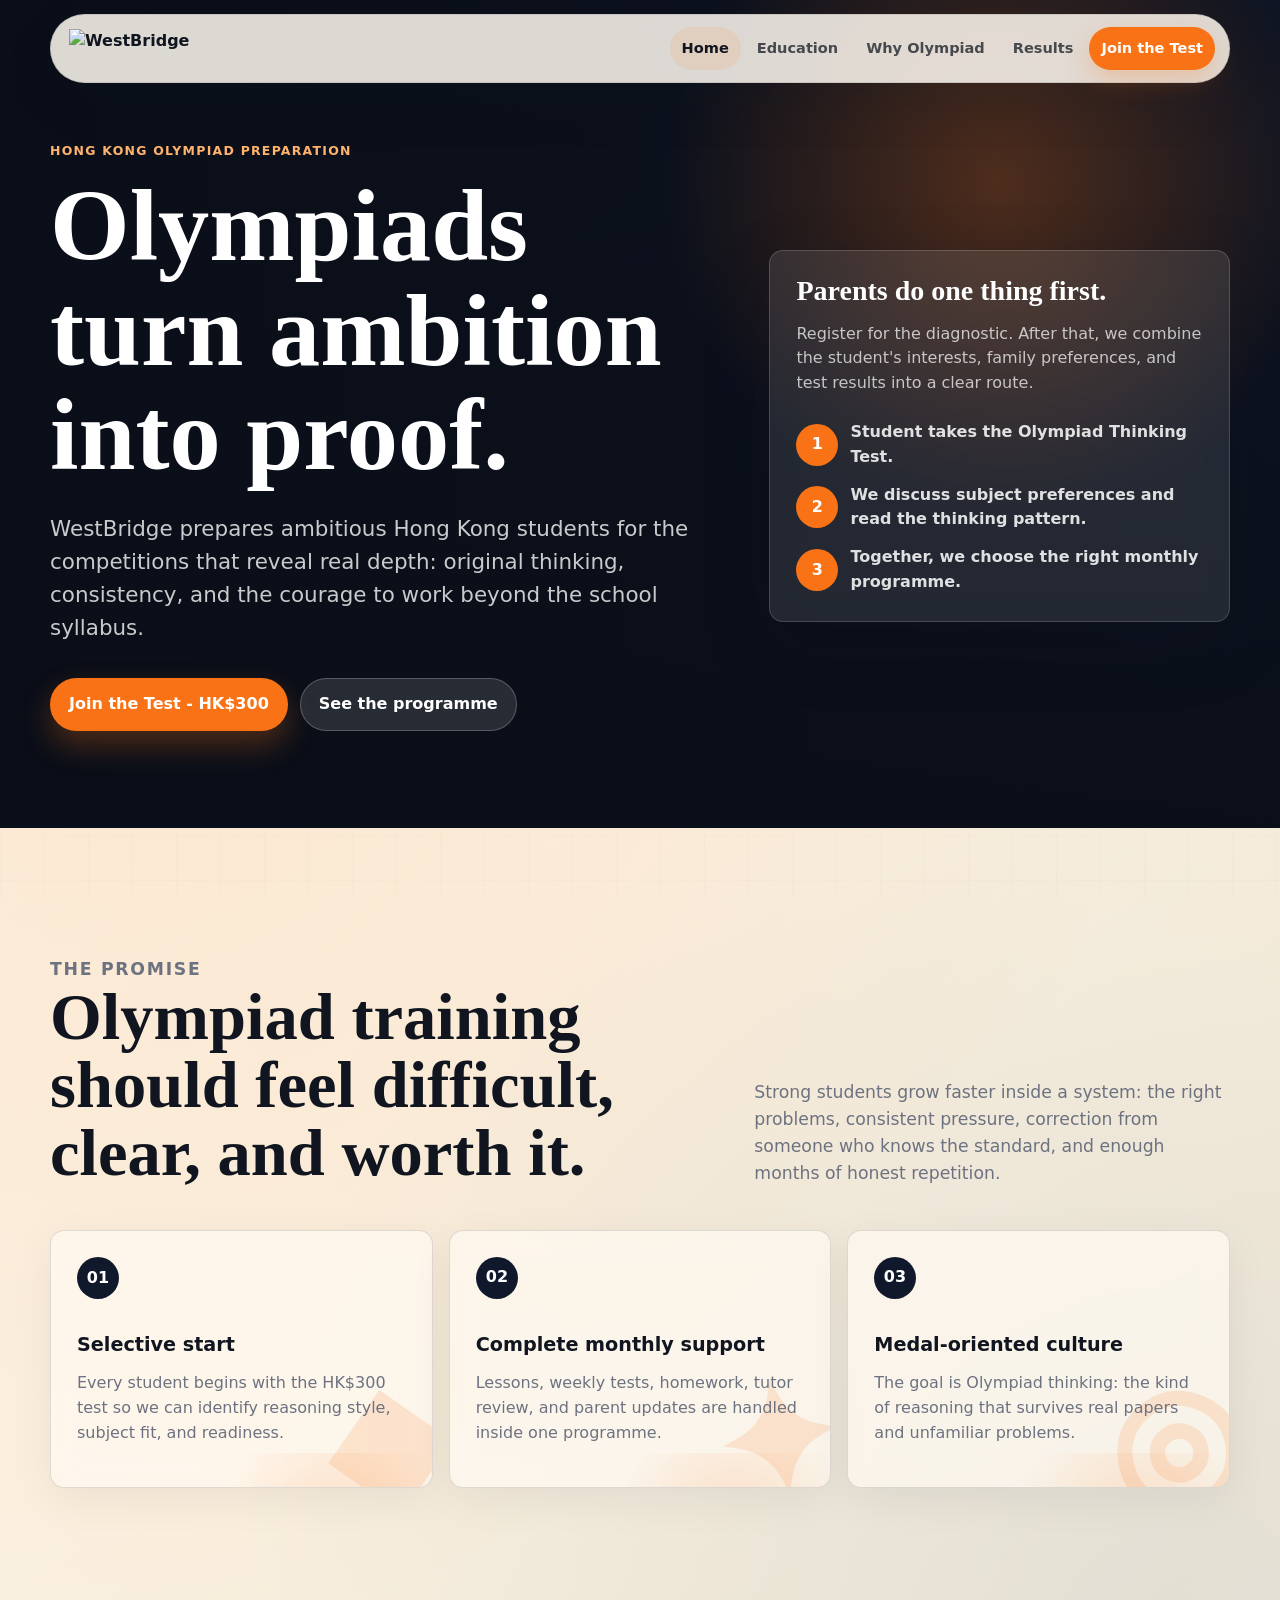
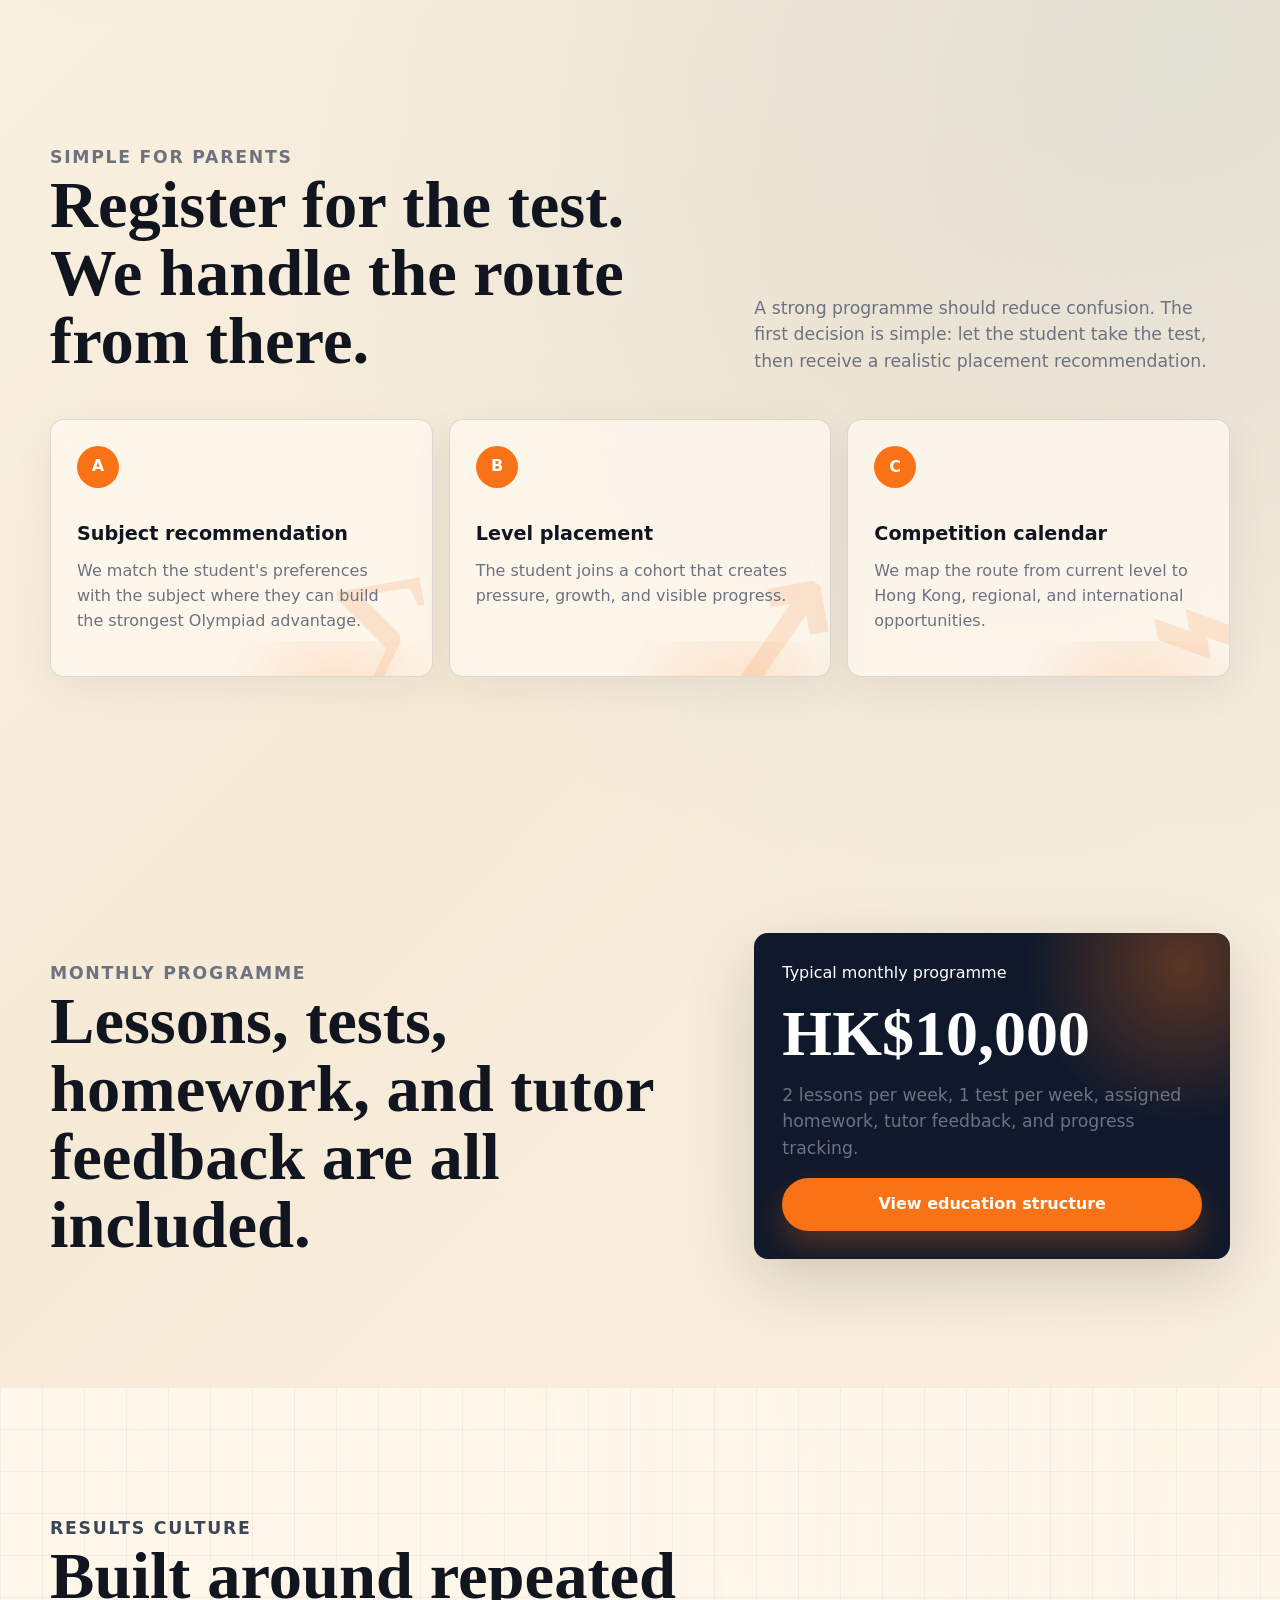
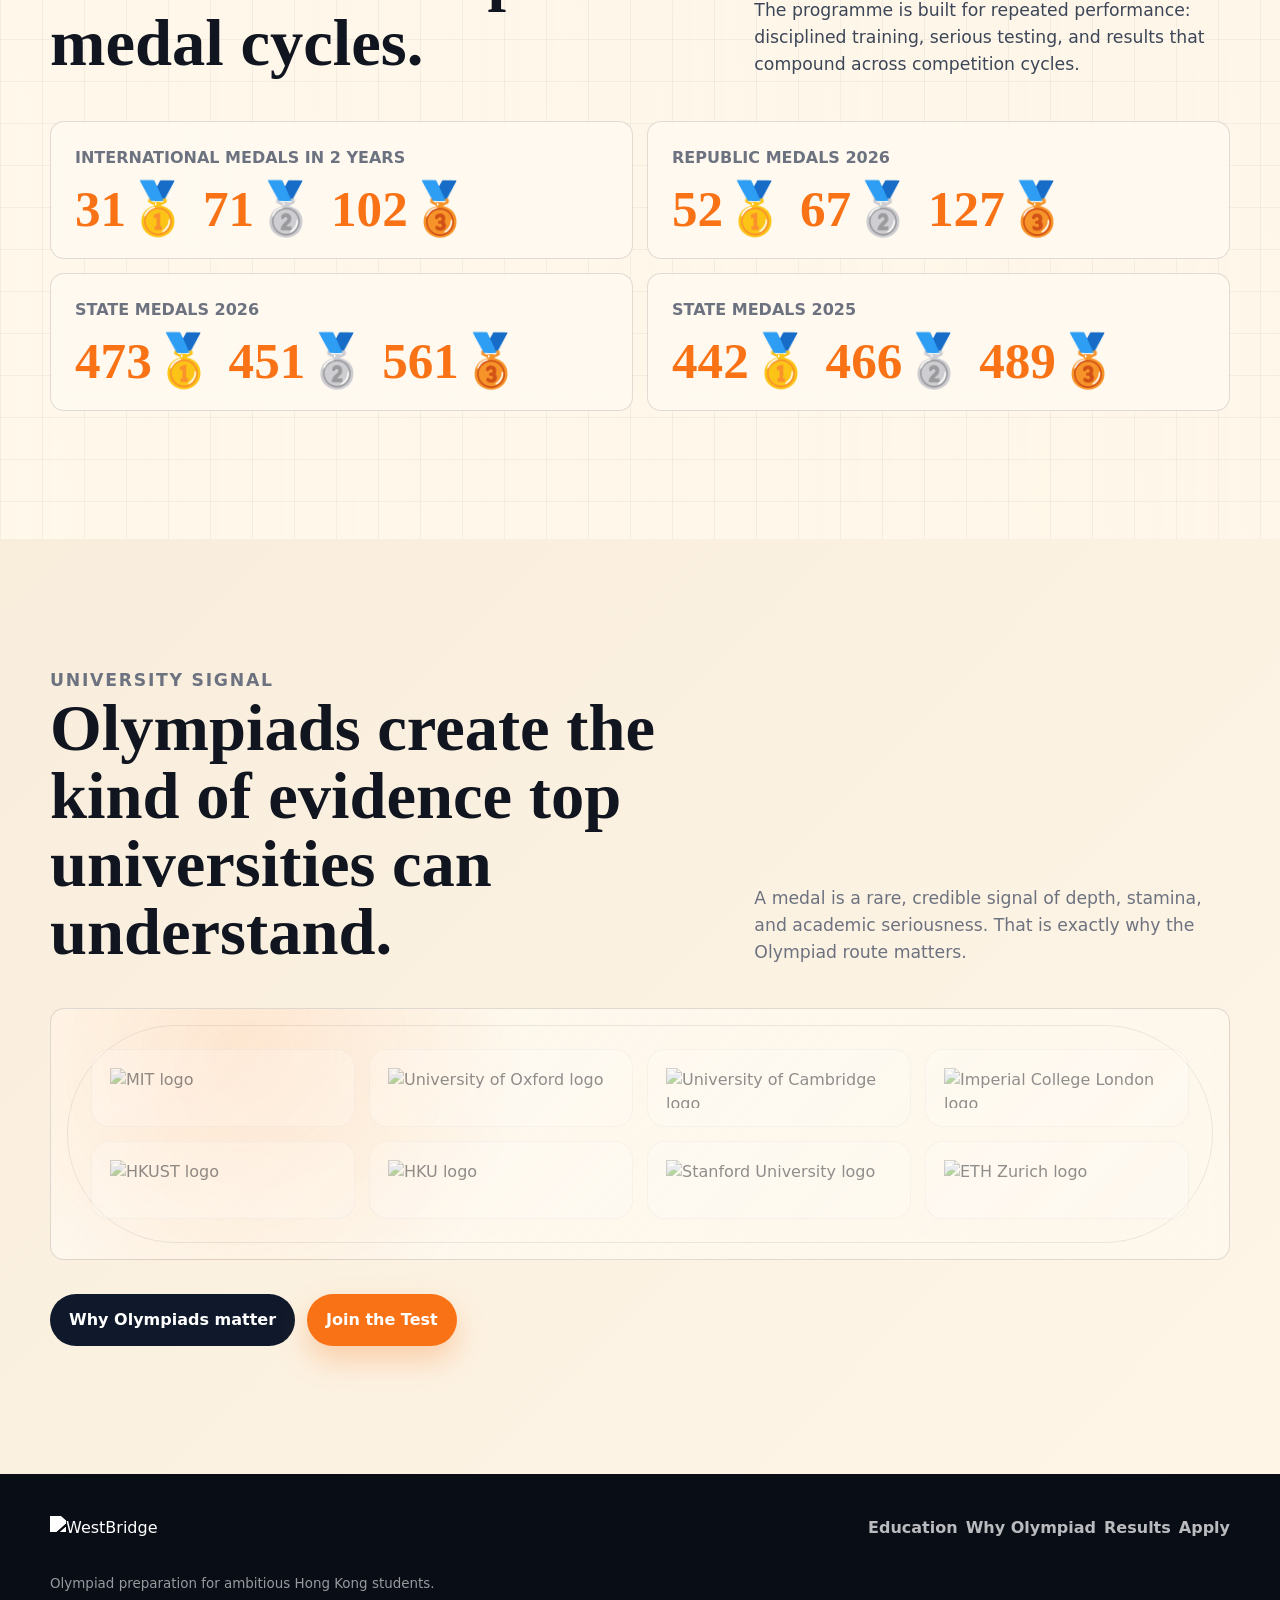
==== commit d445abec: "Refine university logos tutors and results flow" ====
--- a/westbridge-olympiad-prep-new/index.html
+++ b/westbridge-olympiad-prep-new/index.html
@@ -5,7 +5,7 @@
     <meta name="viewport" content="width=device-width, initial-scale=1">
     <title>WestBridge Olympiad Academy Hong Kong</title>
     <meta name="description" content="WestBridge Olympiad Academy prepares Hong Kong students for mathematics, physics, chemistry, biology, informatics, and geography Olympiads.">
-    <link rel="stylesheet" href="styles.css?v=5">
+    <link rel="stylesheet" href="styles.css?v=7">
   </head>
   <body>
     <header class="site-header">
@@ -59,8 +59,8 @@
             <h2>Olympiad training should feel difficult, clear, and worth it.</h2>
           </div>
           <p>
-            The usual problem is not that students lack intelligence. They lack a system: the right problems,
-            consistent pressure, correction from someone who knows the standard, and enough months of honest repetition.
+            Strong students grow faster inside a system: the right problems, consistent pressure, correction from someone
+            who knows the standard, and enough months of honest repetition.
           </p>
         </div>
         <div class="cards">
@@ -77,7 +77,7 @@
           <article class="card feature-card" data-symbol="◎">
             <span class="num">03</span>
             <h3>Medal-oriented culture</h3>
-            <p>The goal is not school revision. The goal is to teach the thinking that survives real Olympiad papers.</p>
+            <p>The goal is Olympiad thinking: the kind of reasoning that survives real papers and unfamiliar problems.</p>
           </article>
         </div>
       </section>
@@ -89,8 +89,8 @@
             <h2>Register for the test. We handle the route from there.</h2>
           </div>
           <p>
-            A strong programme should reduce confusion. Parents should not have to design a competition strategy from scratch.
-            The first decision is simple: let the student take the test, then receive a realistic placement recommendation.
+            A strong programme should reduce confusion. The first decision is simple: let the student take the test,
+            then receive a realistic placement recommendation.
           </p>
         </div>
         <div class="cards">
@@ -102,7 +102,7 @@
           <article class="card dark-card feature-card" data-symbol="↗">
             <span class="num">B</span>
             <h3>Level placement</h3>
-            <p>The student joins a cohort that is difficult enough to grow, but not so high that progress disappears.</p>
+            <p>The student joins a cohort that creates pressure, growth, and visible progress.</p>
           </article>
           <article class="card dark-card feature-card" data-symbol="⌁">
             <span class="num">C</span>
@@ -139,10 +139,10 @@
           </p>
         </div>
         <div class="medal-grid">
-          <article class="medal-card"><span>International medals in 2 years</span><strong><b data-count="31">0</b>G <b data-count="71">0</b>S <b data-count="102">0</b>B</strong></article>
-          <article class="medal-card"><span>Republic medals 2026</span><strong><b data-count="52">0</b>G <b data-count="67">0</b>S <b data-count="127">0</b>B</strong></article>
-          <article class="medal-card"><span>State medals 2026</span><strong><b data-count="473">0</b>G <b data-count="451">0</b>S <b data-count="561">0</b>B</strong></article>
-          <article class="medal-card"><span>State medals 2025</span><strong><b data-count="442">0</b>G <b data-count="466">0</b>S <b data-count="489">0</b>B</strong></article>
+          <article class="medal-card"><span>International medals in 2 years</span><strong><b data-count="31">0</b>🥇 <b data-count="71">0</b>🥈 <b data-count="102">0</b>🥉</strong></article>
+          <article class="medal-card"><span>Republic medals 2026</span><strong><b data-count="52">0</b>🥇 <b data-count="67">0</b>🥈 <b data-count="127">0</b>🥉</strong></article>
+          <article class="medal-card"><span>State medals 2026</span><strong><b data-count="473">0</b>🥇 <b data-count="451">0</b>🥈 <b data-count="561">0</b>🥉</strong></article>
+          <article class="medal-card"><span>State medals 2025</span><strong><b data-count="442">0</b>🥇 <b data-count="466">0</b>🥈 <b data-count="489">0</b>🥉</strong></article>
         </div>
       </section>
 
@@ -153,25 +153,19 @@
             <h2>Olympiads create the kind of evidence top universities can understand.</h2>
           </div>
           <p>
-            A medal is not a magic ticket. It is a rare, credible signal of depth, stamina, and academic seriousness.
-            That is exactly why the Olympiad route matters.
+            A medal is a rare, credible signal of depth, stamina, and academic seriousness. That is exactly why the
+            Olympiad route matters.
           </p>
         </div>
-        <div class="university-stage" aria-label="Top university destinations carousel">
-          <button class="orbit-control prev" type="button" data-orbit="prev" aria-label="Previous universities">‹</button>
-          <div class="orbit-window">
-            <div class="orbit-ring" data-orbit-ring>
-              <div class="orbit-card" style="--i:0"><img src="https://logo.clearbit.com/mit.edu" alt="MIT logo"><strong>MIT</strong><span>Engineering · CS · Science</span></div>
-              <div class="orbit-card" style="--i:1"><img src="https://logo.clearbit.com/ox.ac.uk" alt="University of Oxford logo"><strong>Oxford</strong><span>Mathematics · Medicine</span></div>
-              <div class="orbit-card" style="--i:2"><img src="https://logo.clearbit.com/cam.ac.uk" alt="University of Cambridge logo"><strong>Cambridge</strong><span>Natural Sciences</span></div>
-              <div class="orbit-card" style="--i:3"><img src="https://logo.clearbit.com/imperial.ac.uk" alt="Imperial College London logo"><strong>Imperial</strong><span>STEM · Research</span></div>
-              <div class="orbit-card" style="--i:4"><img src="https://logo.clearbit.com/ust.hk" alt="HKUST logo"><strong>HKUST</strong><span>Engineering · Science</span></div>
-              <div class="orbit-card" style="--i:5"><img src="https://logo.clearbit.com/hku.hk" alt="HKU logo"><strong>HKU</strong><span>Medicine · Science</span></div>
-              <div class="orbit-card" style="--i:6"><img src="https://logo.clearbit.com/stanford.edu" alt="Stanford University logo"><strong>Stanford</strong><span>Innovation · CS</span></div>
-              <div class="orbit-card" style="--i:7"><img src="https://logo.clearbit.com/ethz.ch" alt="ETH Zurich logo"><strong>ETH Zurich</strong><span>Science · Engineering</span></div>
-            </div>
-          </div>
-          <button class="orbit-control next" type="button" data-orbit="next" aria-label="Next universities">›</button>
+        <div class="university-logo-field" aria-label="Top university logos">
+          <img src="https://logo.clearbit.com/mit.edu" alt="MIT logo">
+          <img src="https://logo.clearbit.com/ox.ac.uk" alt="University of Oxford logo">
+          <img src="https://logo.clearbit.com/cam.ac.uk" alt="University of Cambridge logo">
+          <img src="https://logo.clearbit.com/imperial.ac.uk" alt="Imperial College London logo">
+          <img src="https://logo.clearbit.com/ust.hk" alt="HKUST logo">
+          <img src="https://logo.clearbit.com/hku.hk" alt="HKU logo">
+          <img src="https://logo.clearbit.com/stanford.edu" alt="Stanford University logo">
+          <img src="https://logo.clearbit.com/ethz.ch" alt="ETH Zurich logo">
         </div>
         <div class="actions">
           <a class="button dark" href="why-olympiads.html">Why Olympiads matter</a>
@@ -194,6 +188,6 @@
         </nav>
       </div>
     </footer>
-    <script src="app.js?v=5"></script>
+    <script src="app.js?v=7"></script>
   </body>
 </html>
--- a/westbridge-olympiad-prep-new/styles.css
+++ b/westbridge-olympiad-prep-new/styles.css
@@ -632,10 +632,18 @@
 }
 
 .tutor-card {
+  position: relative;
   overflow: hidden;
   border: 1px solid var(--line);
   border-radius: var(--radius);
   background: var(--white);
+}
+
+.tutor-avatar {
+  width: 100%;
+  height: 260px;
+  object-fit: cover;
+  filter: saturate(0.92) contrast(1.04);
 }
 
 .tutor-photo {
@@ -653,6 +661,15 @@
 
 .tutor-card div:last-child {
   padding: 24px;
+}
+
+.tutor-quote {
+  margin: 18px 0 0;
+  color: var(--ink);
+  font-family: Georgia, "Times New Roman", serif;
+  font-size: 1.05rem;
+  font-style: italic;
+  line-height: 1.45;
 }
 
 .subject-grid {
@@ -919,6 +936,17 @@
   box-shadow: 0 12px 30px rgba(16, 21, 31, 0.18);
 }
 
+.story-logo {
+  position: absolute;
+  right: 18px;
+  bottom: 16px;
+  width: 44px;
+  height: 44px;
+  object-fit: contain;
+  opacity: 0.22;
+  filter: saturate(0.9);
+}
+
 .quote blockquote {
   margin: 0;
   color: var(--ink);
@@ -1021,6 +1049,56 @@
   font-family: Georgia, "Times New Roman", serif;
   font-size: 1.2rem;
   font-weight: 700;
+}
+
+.university-logo-field {
+  position: relative;
+  display: grid;
+  grid-template-columns: repeat(4, minmax(0, 1fr));
+  gap: 14px;
+  margin-top: 42px;
+  padding: clamp(22px, 4vw, 40px);
+  overflow: hidden;
+  border: 1px solid var(--line);
+  border-radius: var(--radius);
+  background:
+    radial-gradient(circle at 16% 18%, rgba(249, 115, 22, 0.14), transparent 28%),
+    linear-gradient(135deg, rgba(255, 250, 241, 0.84), rgba(255, 250, 241, 0.54));
+  backdrop-filter: blur(12px);
+}
+
+.university-logo-field::before {
+  content: "";
+  position: absolute;
+  inset: 16px;
+  border: 1px solid rgba(16, 21, 31, 0.08);
+  border-radius: 999px;
+  pointer-events: none;
+}
+
+.university-logo-field img {
+  position: relative;
+  z-index: 1;
+  width: 100%;
+  height: 78px;
+  padding: 18px;
+  object-fit: contain;
+  opacity: 0.46;
+  border: 1px solid rgba(16, 21, 31, 0.08);
+  border-radius: 18px;
+  background: rgba(255, 255, 255, 0.44);
+  filter: saturate(0.85) contrast(1.04);
+  transition: opacity 180ms ease, transform 180ms ease, background 180ms ease;
+}
+
+.university-logo-field img:hover {
+  opacity: 0.82;
+  background: rgba(255, 255, 255, 0.72);
+  transform: translateY(-3px);
+}
+
+.university-logo-field.compact {
+  grid-template-columns: repeat(5, minmax(0, 1fr));
 }
 
 .university-stage {
@@ -1277,7 +1355,9 @@
   .course-loop,
   .subject-grid,
   .stat-strip,
-  .universities {
+  .universities,
+  .university-logo-field,
+  .university-logo-field.compact {
     grid-template-columns: repeat(2, minmax(0, 1fr));
   }
 
@@ -1322,8 +1402,14 @@
   .subject-grid,
   .stat-strip,
   .universities,
+  .university-logo-field,
+  .university-logo-field.compact,
   .medal-grid {
     grid-template-columns: 1fr;
+  }
+
+  .university-logo-field img {
+    height: 68px;
   }
 
   .subject-card {
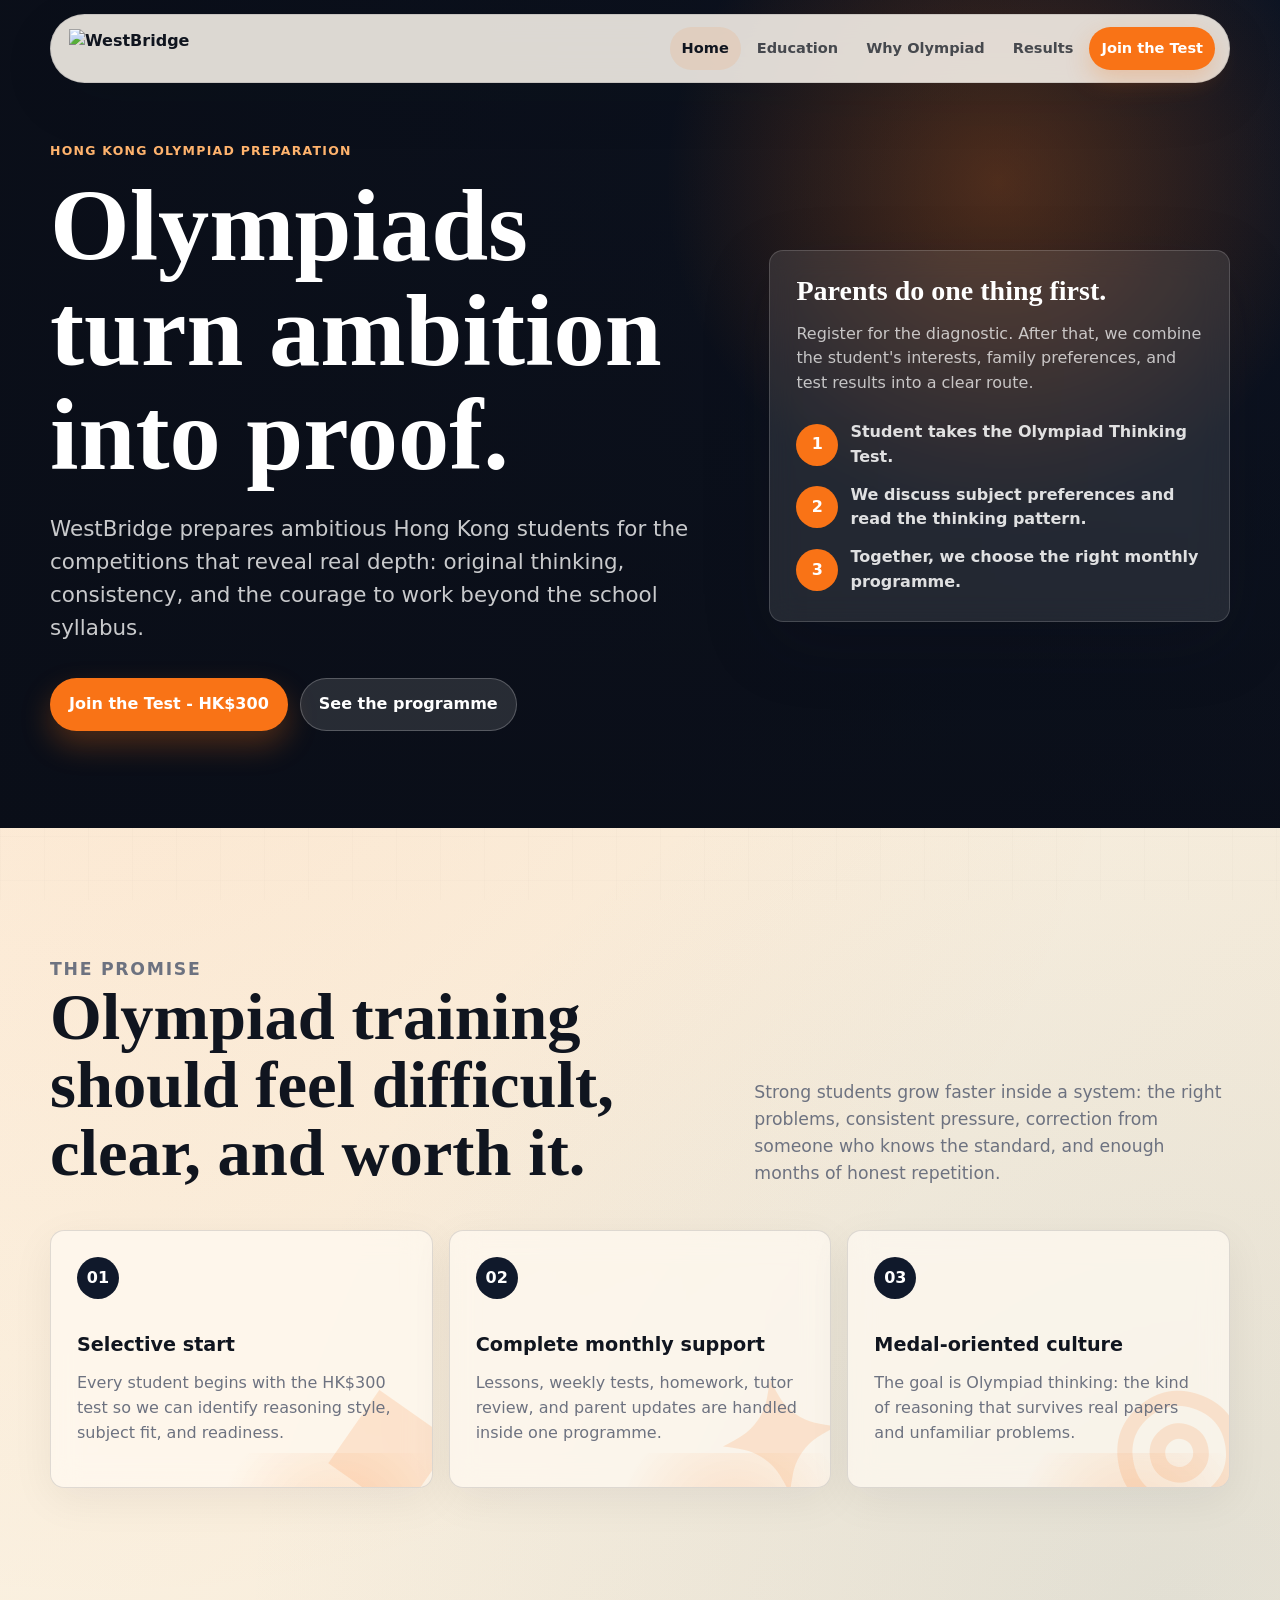
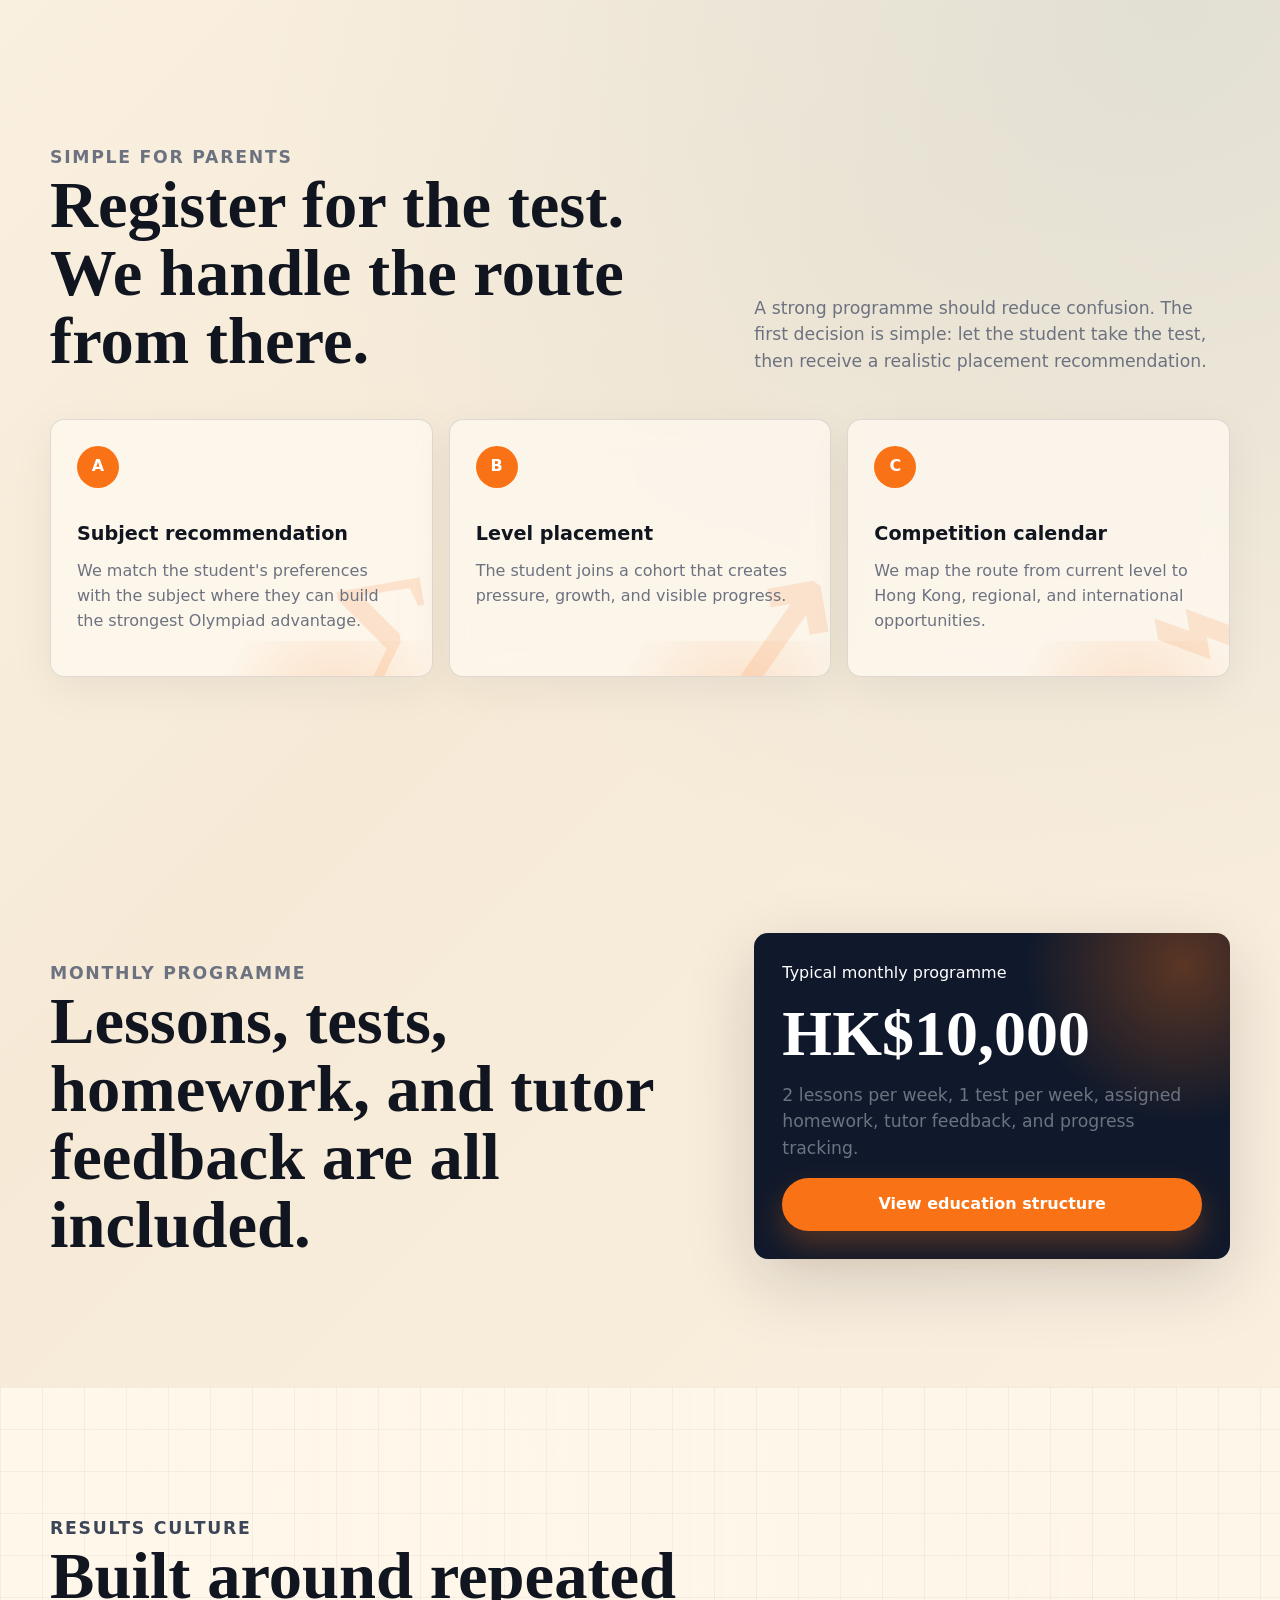
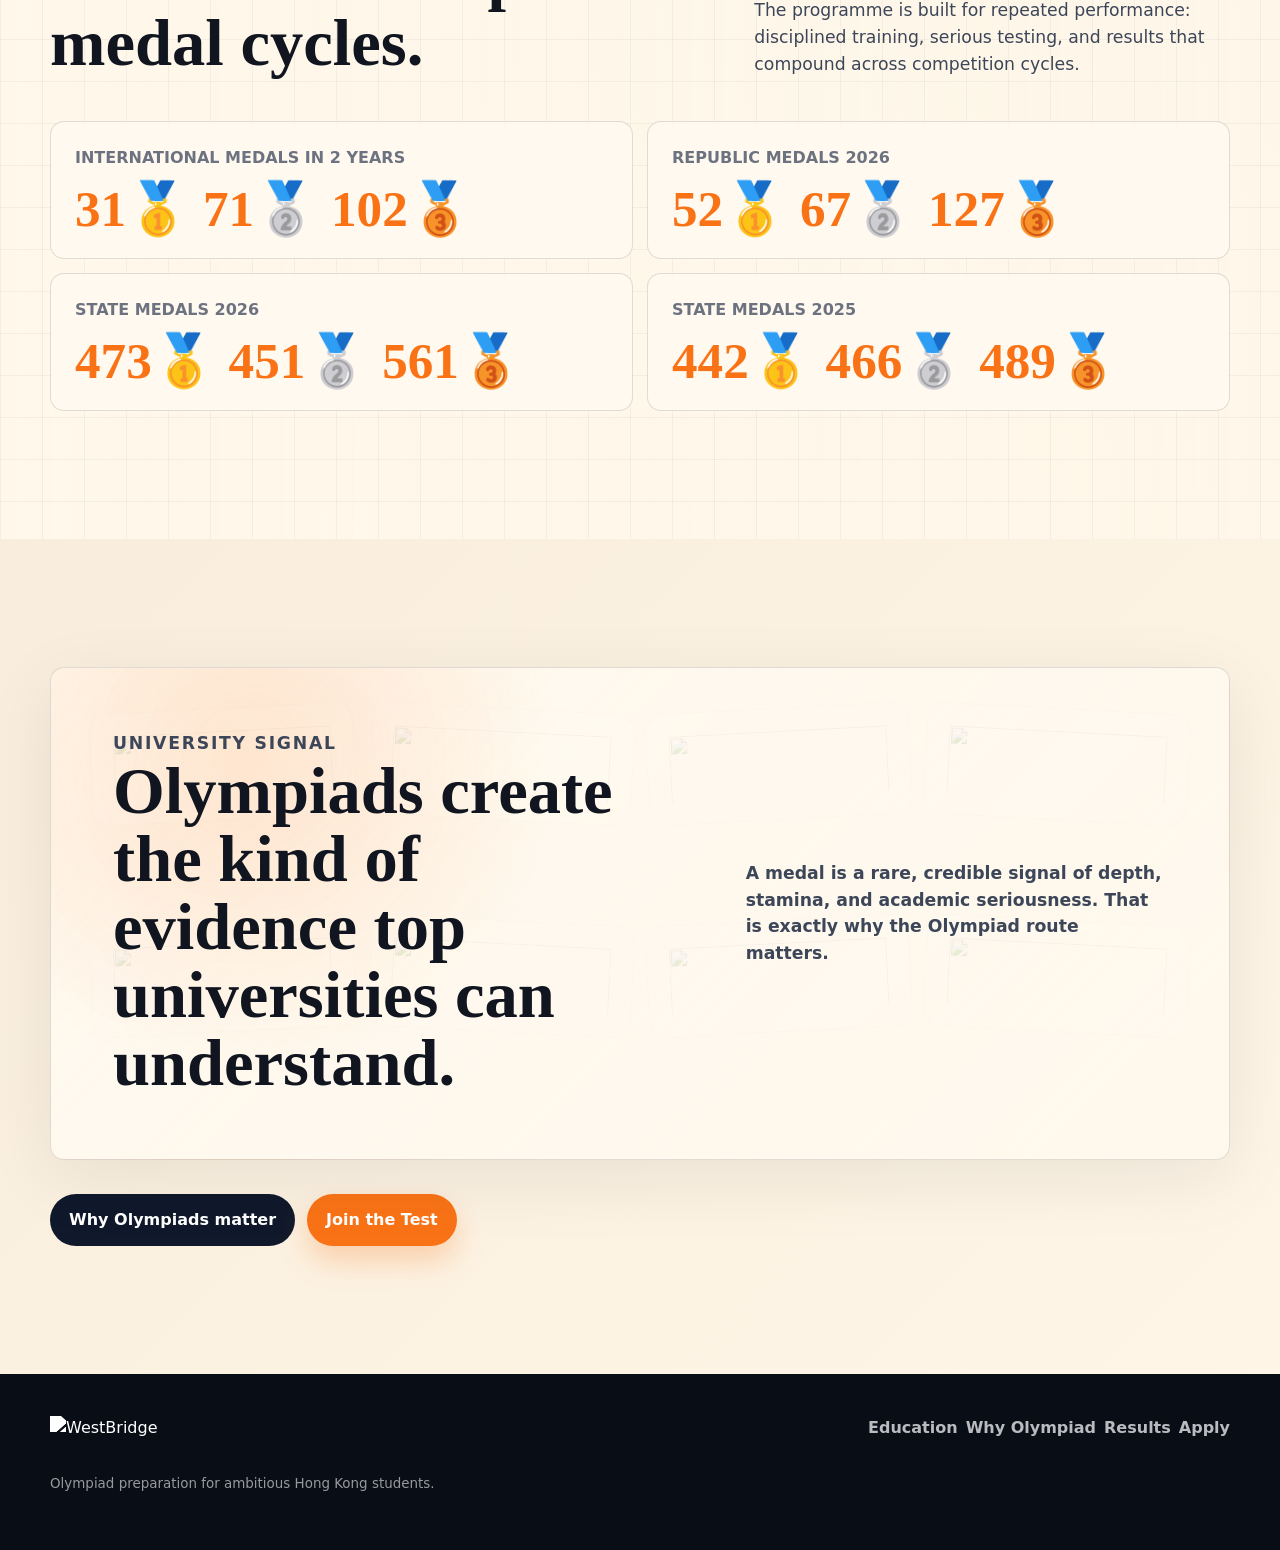
==== commit baa69d51: "Adjust university and results sections" ====
--- a/westbridge-olympiad-prep-new/index.html
+++ b/westbridge-olympiad-prep-new/index.html
@@ -5,7 +5,7 @@
     <meta name="viewport" content="width=device-width, initial-scale=1">
     <title>WestBridge Olympiad Academy Hong Kong</title>
     <meta name="description" content="WestBridge Olympiad Academy prepares Hong Kong students for mathematics, physics, chemistry, biology, informatics, and geography Olympiads.">
-    <link rel="stylesheet" href="styles.css?v=7">
+    <link rel="stylesheet" href="styles.css?v=8">
   </head>
   <body>
     <header class="site-header">
@@ -147,25 +147,27 @@
       </section>
 
       <section class="section">
-        <div class="split">
-          <div>
-            <p class="eyebrow">University signal</p>
-            <h2>Olympiads create the kind of evidence top universities can understand.</h2>
+        <div class="university-proof">
+          <div class="university-logo-field background-logos" aria-hidden="true">
+            <img src="https://logo.clearbit.com/mit.edu" alt="">
+            <img src="https://logo.clearbit.com/ox.ac.uk" alt="">
+            <img src="https://logo.clearbit.com/cam.ac.uk" alt="">
+            <img src="https://logo.clearbit.com/imperial.ac.uk" alt="">
+            <img src="https://logo.clearbit.com/ust.hk" alt="">
+            <img src="https://logo.clearbit.com/hku.hk" alt="">
+            <img src="https://logo.clearbit.com/stanford.edu" alt="">
+            <img src="https://logo.clearbit.com/ethz.ch" alt="">
           </div>
-          <p>
-            A medal is a rare, credible signal of depth, stamina, and academic seriousness. That is exactly why the
-            Olympiad route matters.
-          </p>
-        </div>
-        <div class="university-logo-field" aria-label="Top university logos">
-          <img src="https://logo.clearbit.com/mit.edu" alt="MIT logo">
-          <img src="https://logo.clearbit.com/ox.ac.uk" alt="University of Oxford logo">
-          <img src="https://logo.clearbit.com/cam.ac.uk" alt="University of Cambridge logo">
-          <img src="https://logo.clearbit.com/imperial.ac.uk" alt="Imperial College London logo">
-          <img src="https://logo.clearbit.com/ust.hk" alt="HKUST logo">
-          <img src="https://logo.clearbit.com/hku.hk" alt="HKU logo">
-          <img src="https://logo.clearbit.com/stanford.edu" alt="Stanford University logo">
-          <img src="https://logo.clearbit.com/ethz.ch" alt="ETH Zurich logo">
+          <div class="split university-copy">
+            <div>
+              <p class="eyebrow">University signal</p>
+              <h2>Olympiads create the kind of evidence top universities can understand.</h2>
+            </div>
+            <p>
+              A medal is a rare, credible signal of depth, stamina, and academic seriousness. That is exactly why the
+              Olympiad route matters.
+            </p>
+          </div>
         </div>
         <div class="actions">
           <a class="button dark" href="why-olympiads.html">Why Olympiads matter</a>
@@ -188,6 +190,6 @@
         </nav>
       </div>
     </footer>
-    <script src="app.js?v=7"></script>
+    <script src="app.js?v=8"></script>
   </body>
 </html>
--- a/westbridge-olympiad-prep-new/styles.css
+++ b/westbridge-olympiad-prep-new/styles.css
@@ -922,6 +922,23 @@
   align-items: stretch;
 }
 
+.story-rail {
+  display: flex;
+  grid-template-columns: none;
+  gap: 18px;
+  overflow-x: auto;
+  overflow-y: visible;
+  padding: 8px 4px 22px;
+  scroll-snap-type: x mandatory;
+  scrollbar-color: rgba(249, 115, 22, 0.55) rgba(16, 21, 31, 0.08);
+}
+
+.story-rail .story-quote {
+  flex: 0 0 min(420px, 82vw);
+  min-height: 360px;
+  scroll-snap-align: start;
+}
+
 .story-quote {
   padding-top: 30px;
 }
@@ -1065,6 +1082,68 @@
     radial-gradient(circle at 16% 18%, rgba(249, 115, 22, 0.14), transparent 28%),
     linear-gradient(135deg, rgba(255, 250, 241, 0.84), rgba(255, 250, 241, 0.54));
   backdrop-filter: blur(12px);
+}
+
+.university-proof {
+  position: relative;
+  overflow: hidden;
+  min-height: 430px;
+  display: grid;
+  align-items: center;
+  border: 1px solid var(--line);
+  border-radius: var(--radius);
+  background:
+    radial-gradient(circle at 16% 18%, rgba(249, 115, 22, 0.16), transparent 30%),
+    linear-gradient(135deg, rgba(255, 250, 241, 0.9), rgba(255, 250, 241, 0.64));
+  box-shadow: 0 18px 70px rgba(16, 21, 31, 0.08);
+}
+
+.university-proof .background-logos {
+  position: absolute;
+  inset: 0;
+  z-index: 0;
+  margin: 0;
+  border: 0;
+  border-radius: 0;
+  background: transparent;
+  backdrop-filter: none;
+}
+
+.university-proof .background-logos::before {
+  display: none;
+}
+
+.university-proof .background-logos img {
+  height: 112px;
+  padding: 22px;
+  opacity: 0.14;
+  background: rgba(255, 255, 255, 0.36);
+  transform: rotate(var(--logo-tilt, -3deg));
+}
+
+.university-proof .background-logos img:nth-child(2n) {
+  --logo-tilt: 3deg;
+}
+
+.university-proof .background-logos img:hover {
+  opacity: 0.22;
+  transform: translateY(-3px) rotate(var(--logo-tilt, -3deg));
+}
+
+.university-copy {
+  position: relative;
+  z-index: 1;
+  padding: clamp(28px, 6vw, 62px);
+  align-items: center;
+}
+
+.university-copy p {
+  color: var(--ink-soft);
+  font-weight: 680;
+}
+
+.ladder-actions {
+  margin-top: 28px;
 }
 
 .university-logo-field::before {
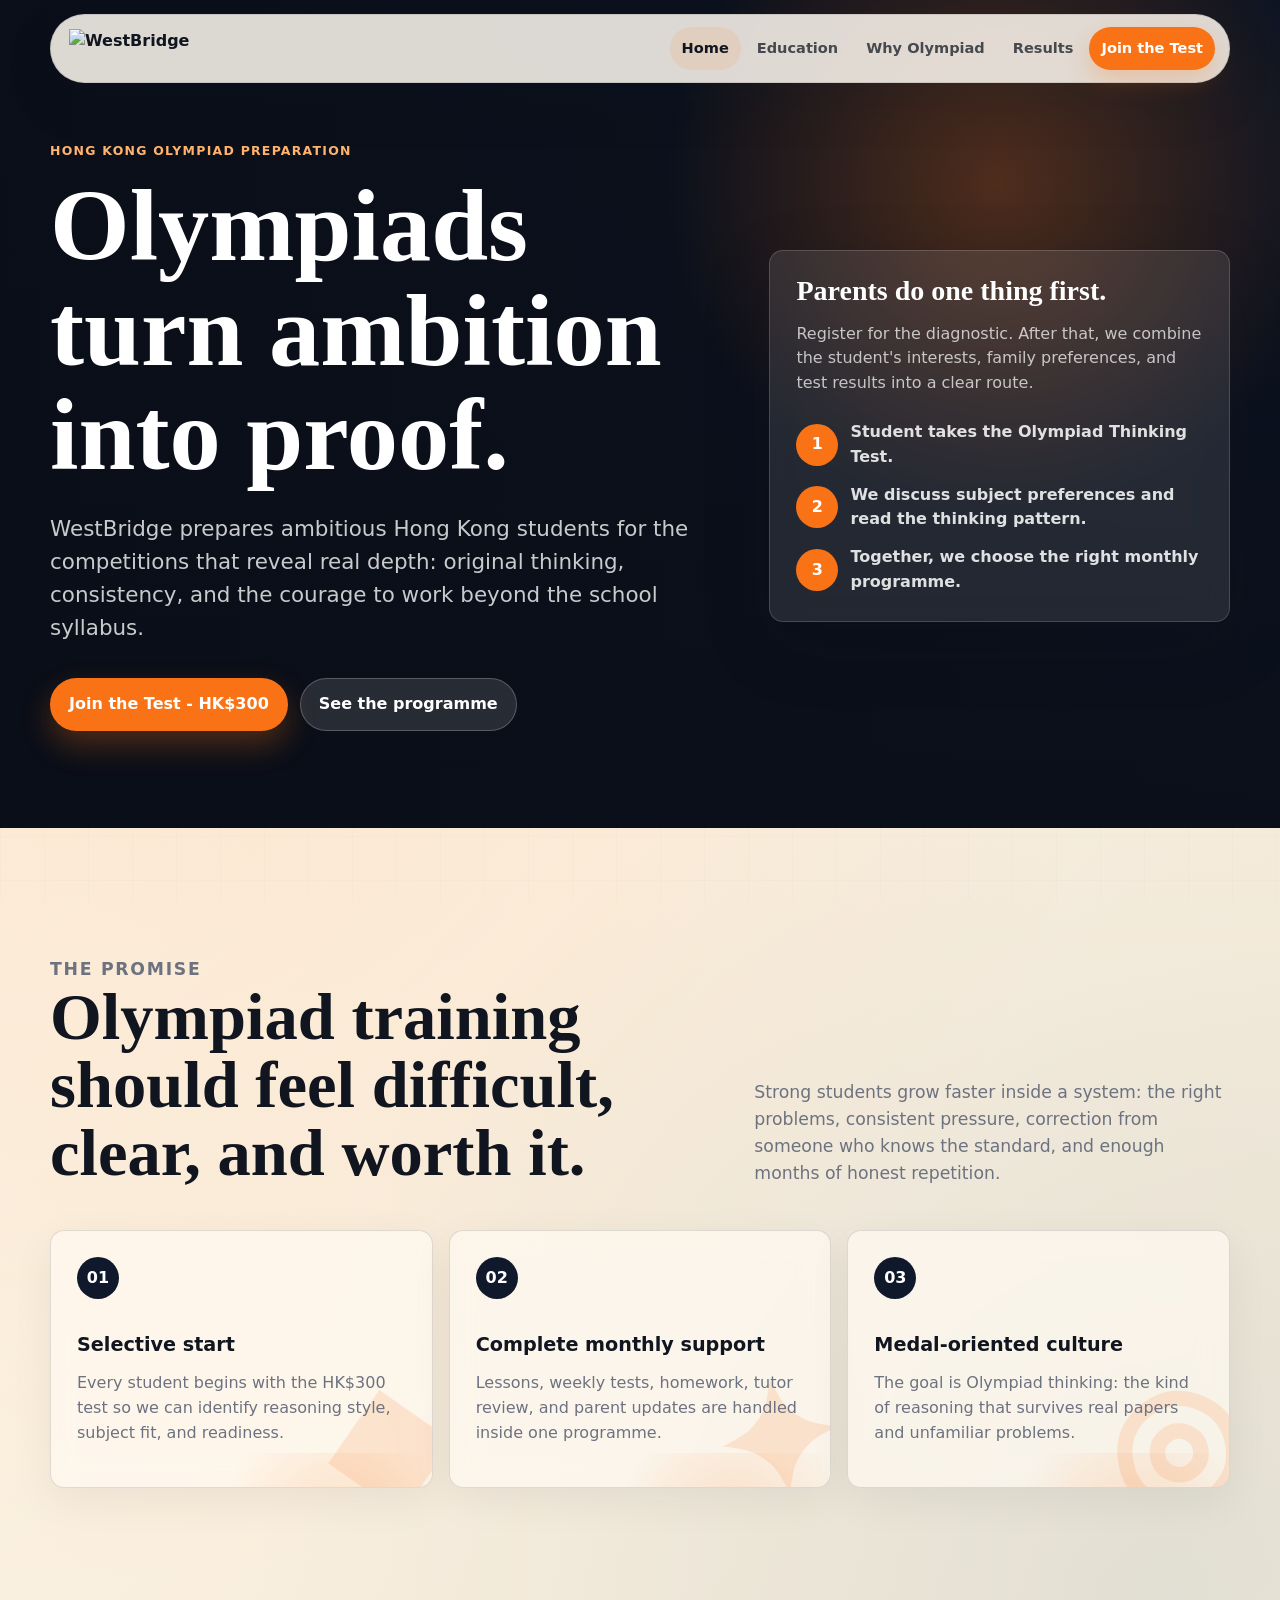
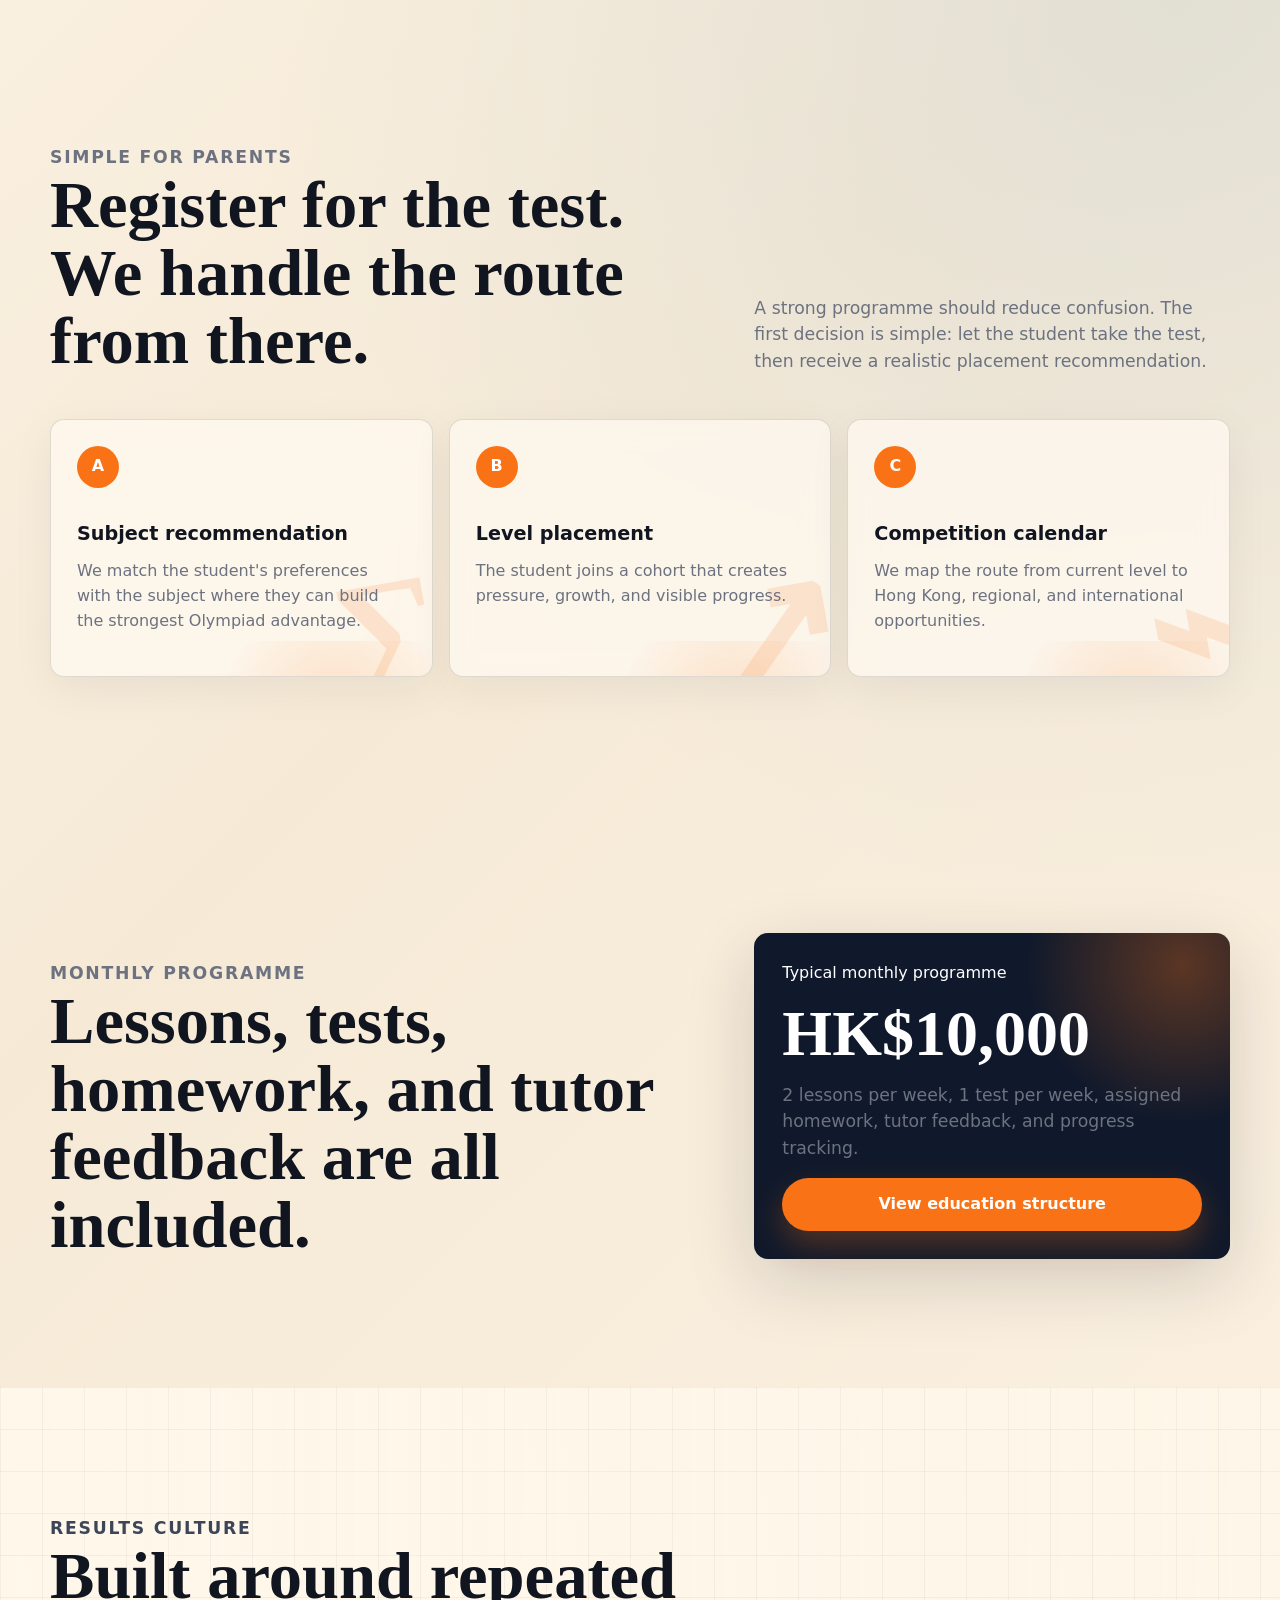
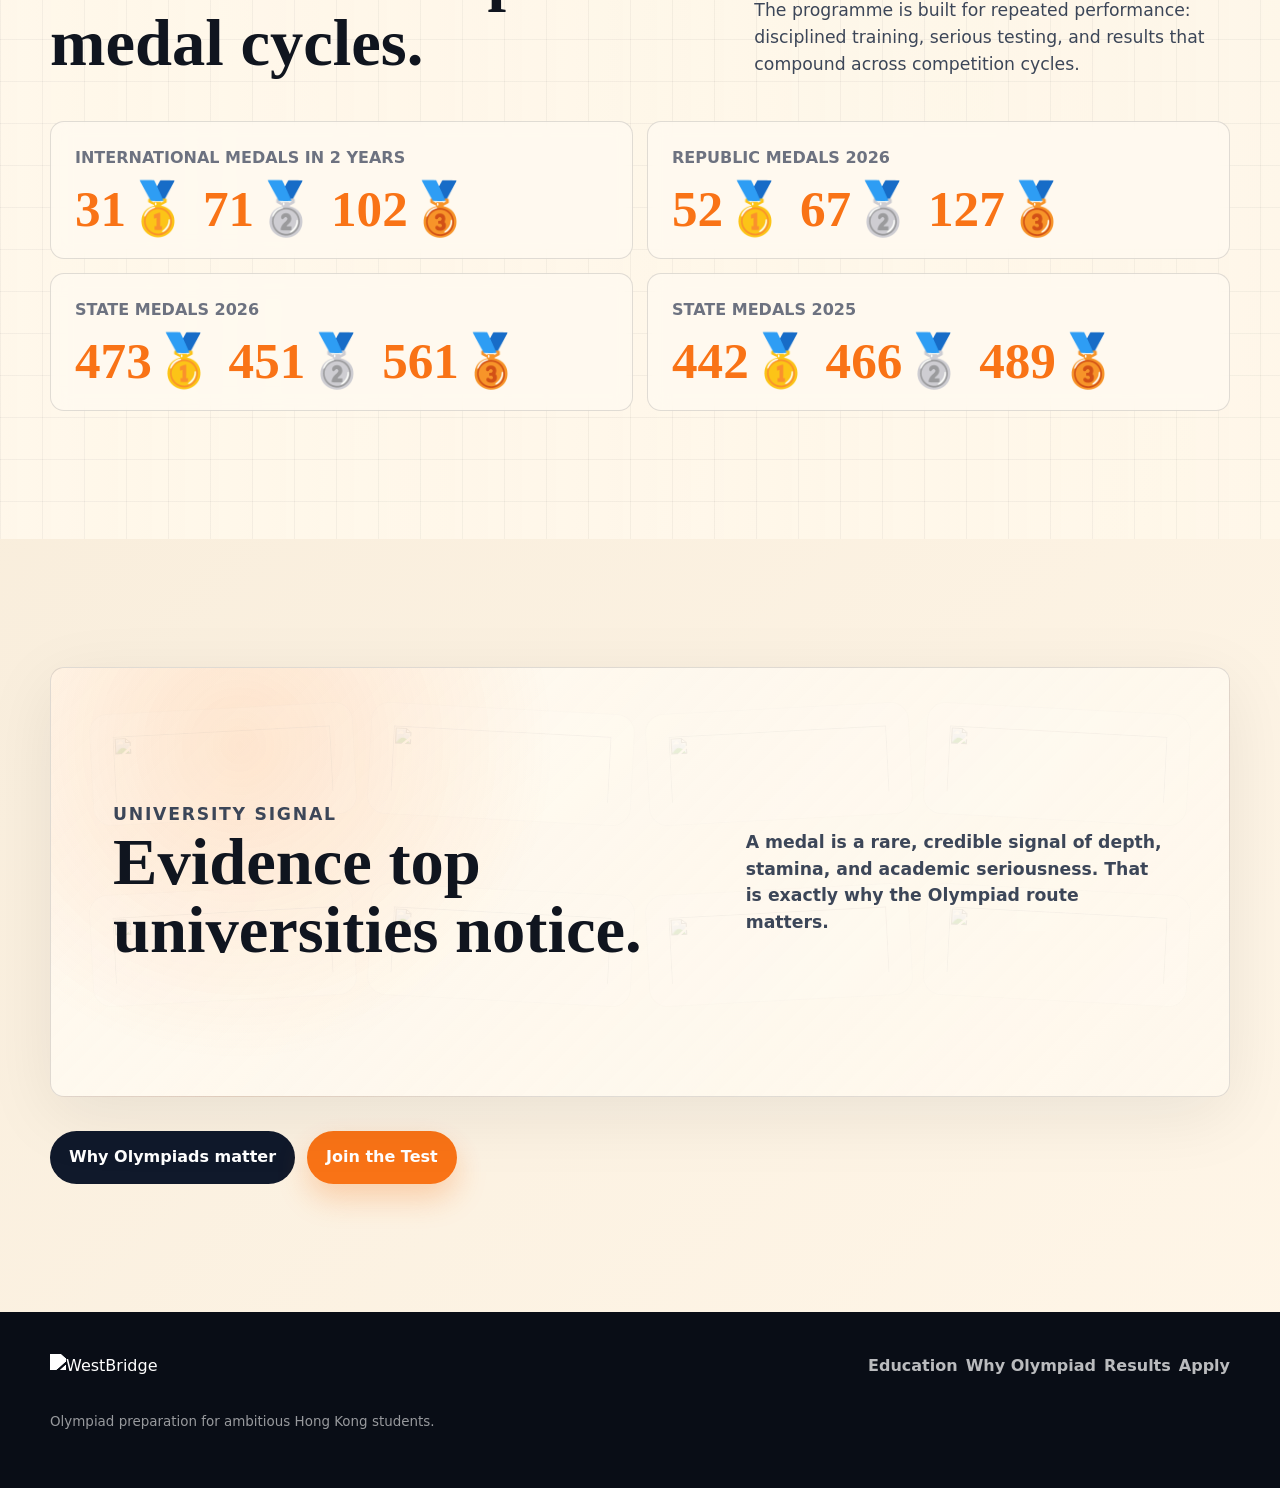
==== commit 53aa42f6: "Improve story rail and shorten university headline" ====
--- a/westbridge-olympiad-prep-new/index.html
+++ b/westbridge-olympiad-prep-new/index.html
@@ -5,7 +5,7 @@
     <meta name="viewport" content="width=device-width, initial-scale=1">
     <title>WestBridge Olympiad Academy Hong Kong</title>
     <meta name="description" content="WestBridge Olympiad Academy prepares Hong Kong students for mathematics, physics, chemistry, biology, informatics, and geography Olympiads.">
-    <link rel="stylesheet" href="styles.css?v=8">
+    <link rel="stylesheet" href="styles.css?v=10">
   </head>
   <body>
     <header class="site-header">
@@ -161,7 +161,7 @@
           <div class="split university-copy">
             <div>
               <p class="eyebrow">University signal</p>
-              <h2>Olympiads create the kind of evidence top universities can understand.</h2>
+              <h2>Evidence top universities notice.</h2>
             </div>
             <p>
               A medal is a rare, credible signal of depth, stamina, and academic seriousness. That is exactly why the
@@ -190,6 +190,6 @@
         </nav>
       </div>
     </footer>
-    <script src="app.js?v=8"></script>
+    <script src="app.js?v=10"></script>
   </body>
 </html>
--- a/westbridge-olympiad-prep-new/styles.css
+++ b/westbridge-olympiad-prep-new/styles.css
@@ -925,16 +925,21 @@
 .story-rail {
   display: flex;
   grid-template-columns: none;
-  gap: 18px;
+  gap: 20px;
   overflow-x: auto;
   overflow-y: visible;
-  padding: 8px 4px 22px;
+  padding: 8px max(20px, calc((100vw - var(--max)) / 2)) 22px 4px;
   scroll-snap-type: x mandatory;
-  scrollbar-color: rgba(249, 115, 22, 0.55) rgba(16, 21, 31, 0.08);
+  scrollbar-width: none;
+  -ms-overflow-style: none;
+}
+
+.story-rail::-webkit-scrollbar {
+  display: none;
 }
 
 .story-rail .story-quote {
-  flex: 0 0 min(420px, 82vw);
+  flex: 0 0 min(390px, 82vw);
   min-height: 360px;
   scroll-snap-align: start;
 }
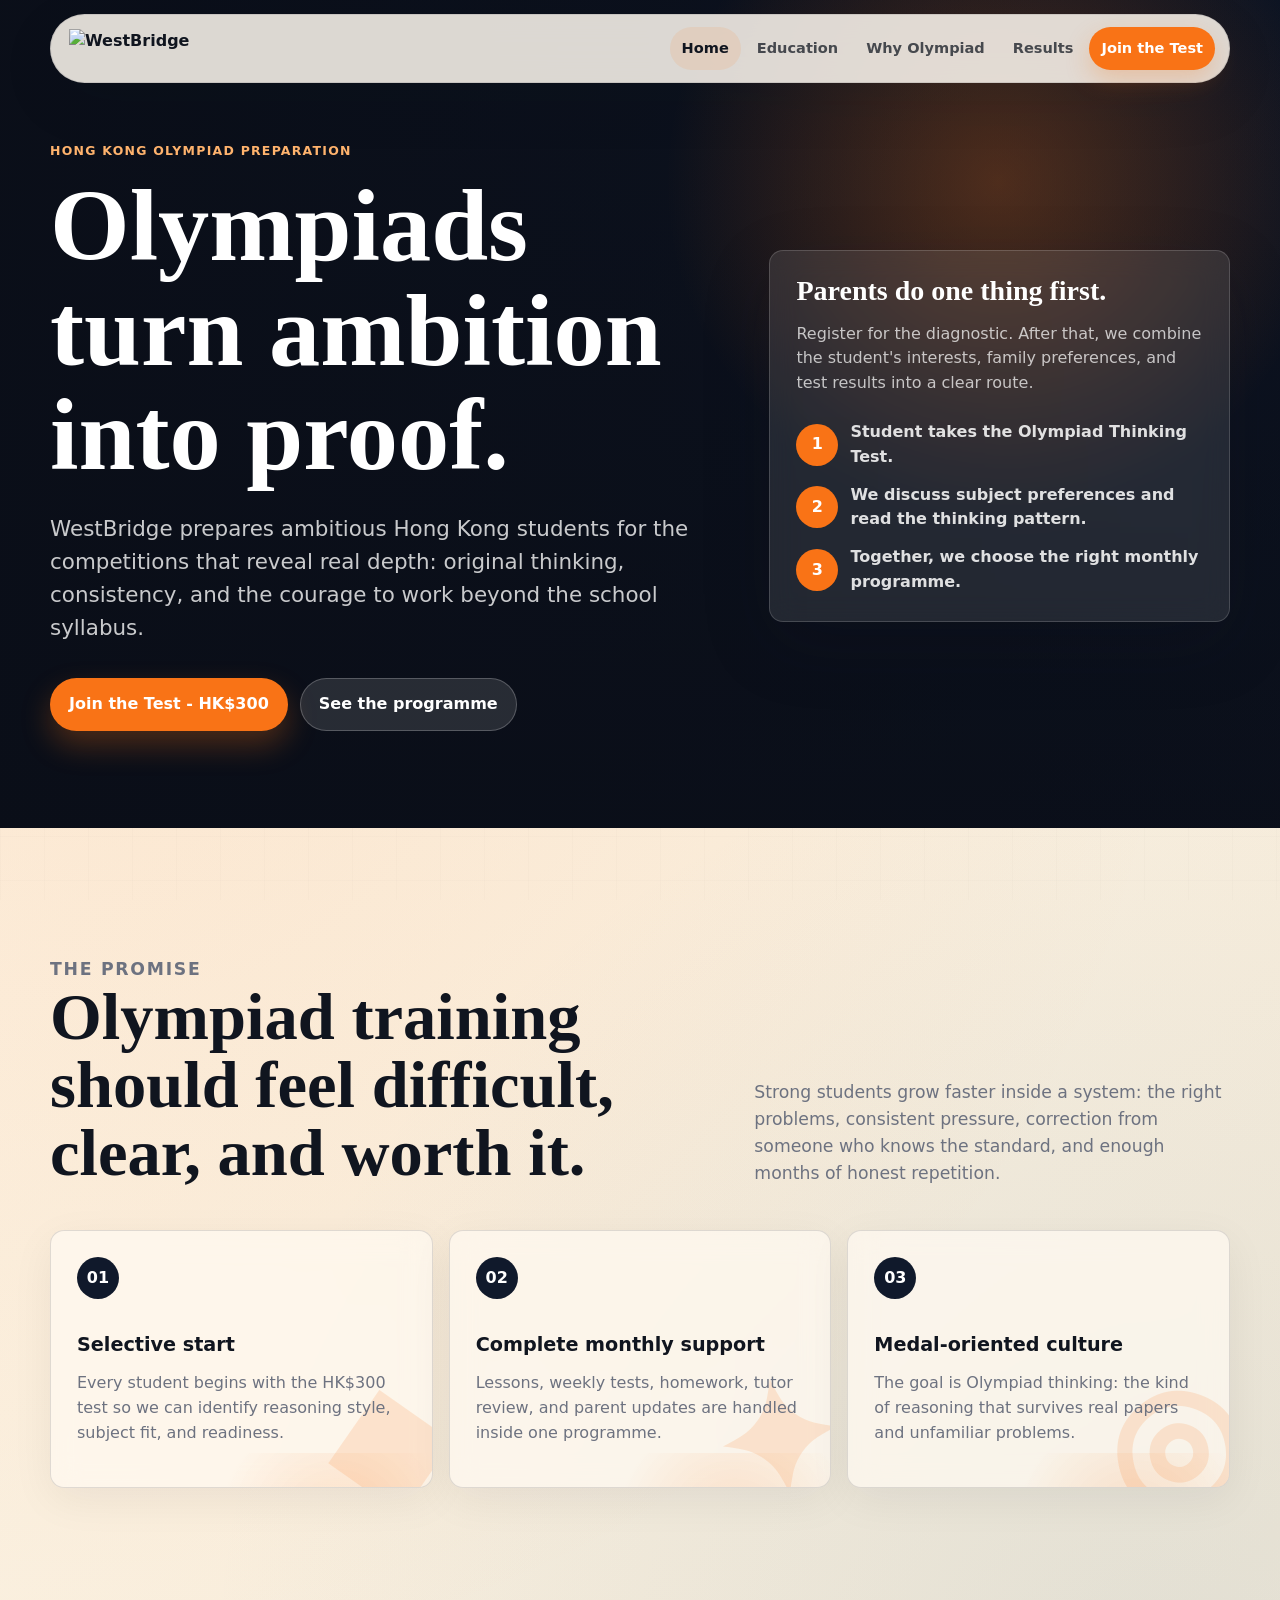
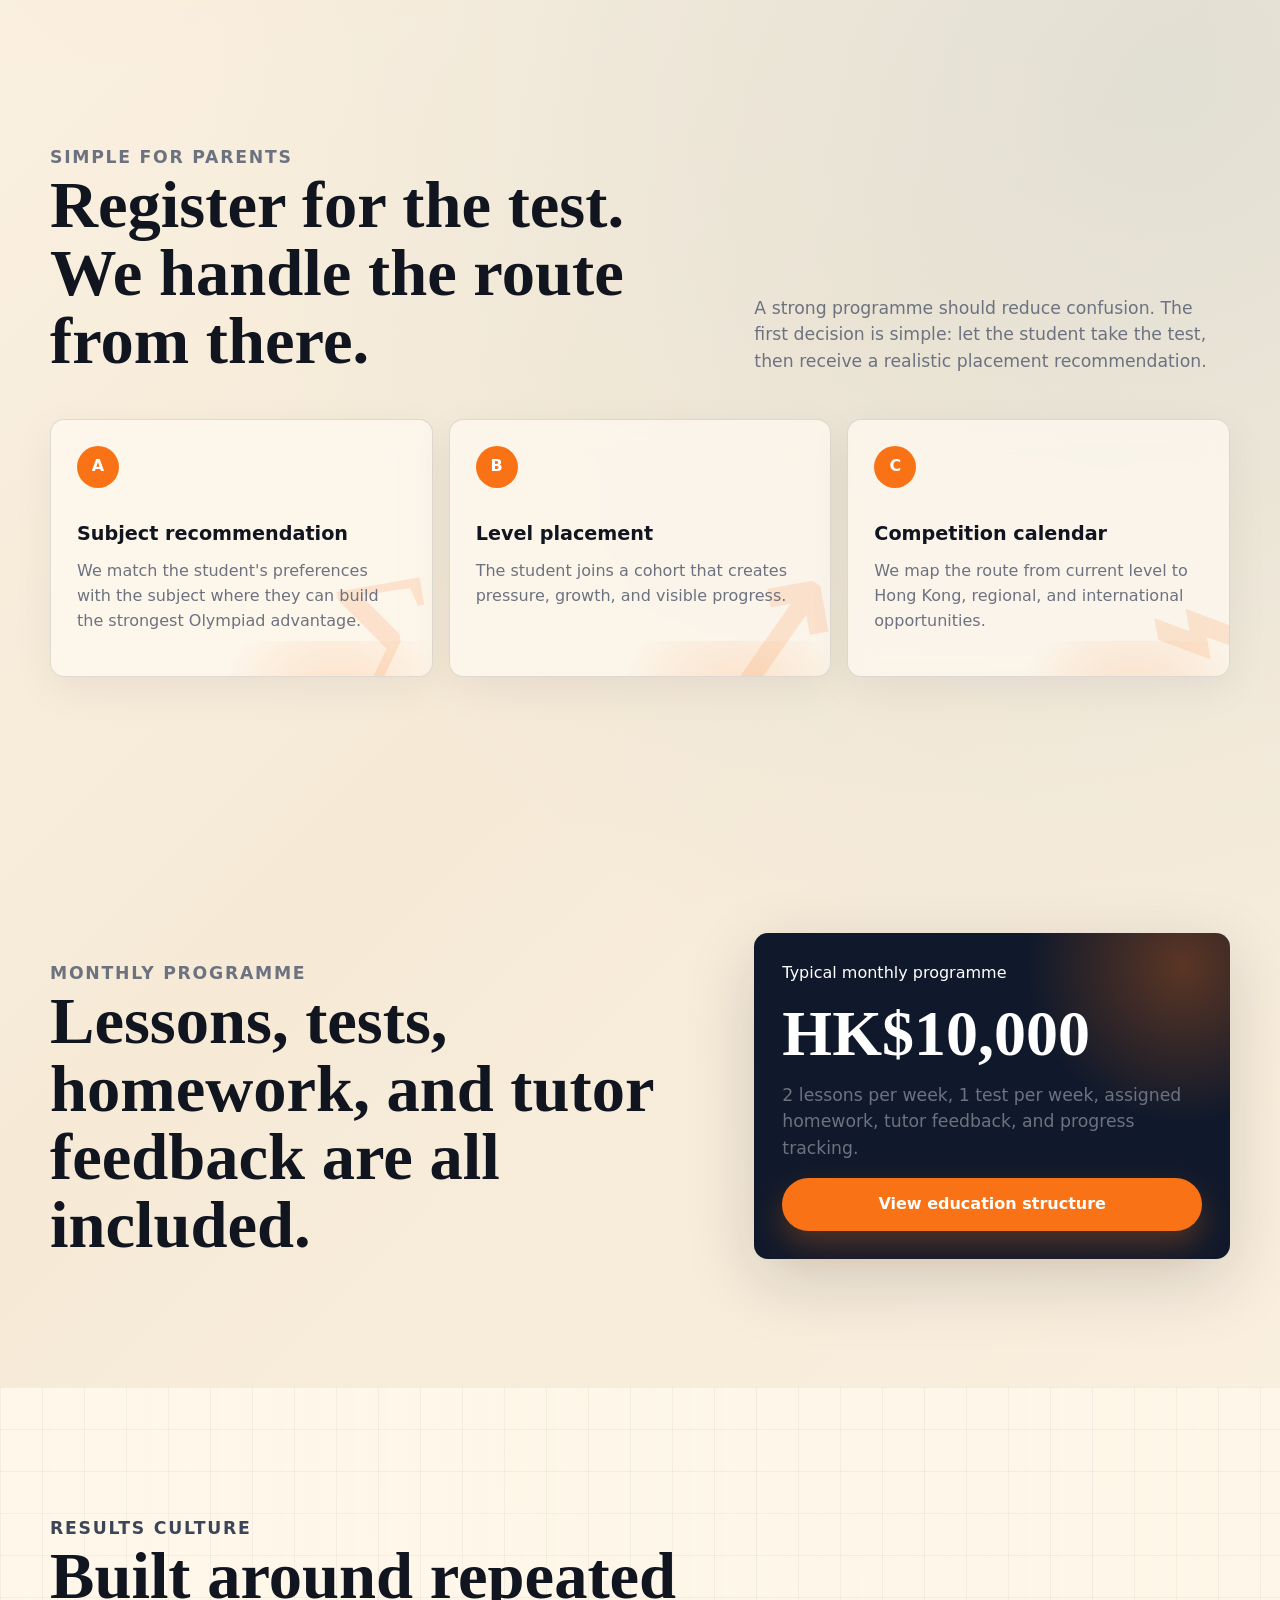
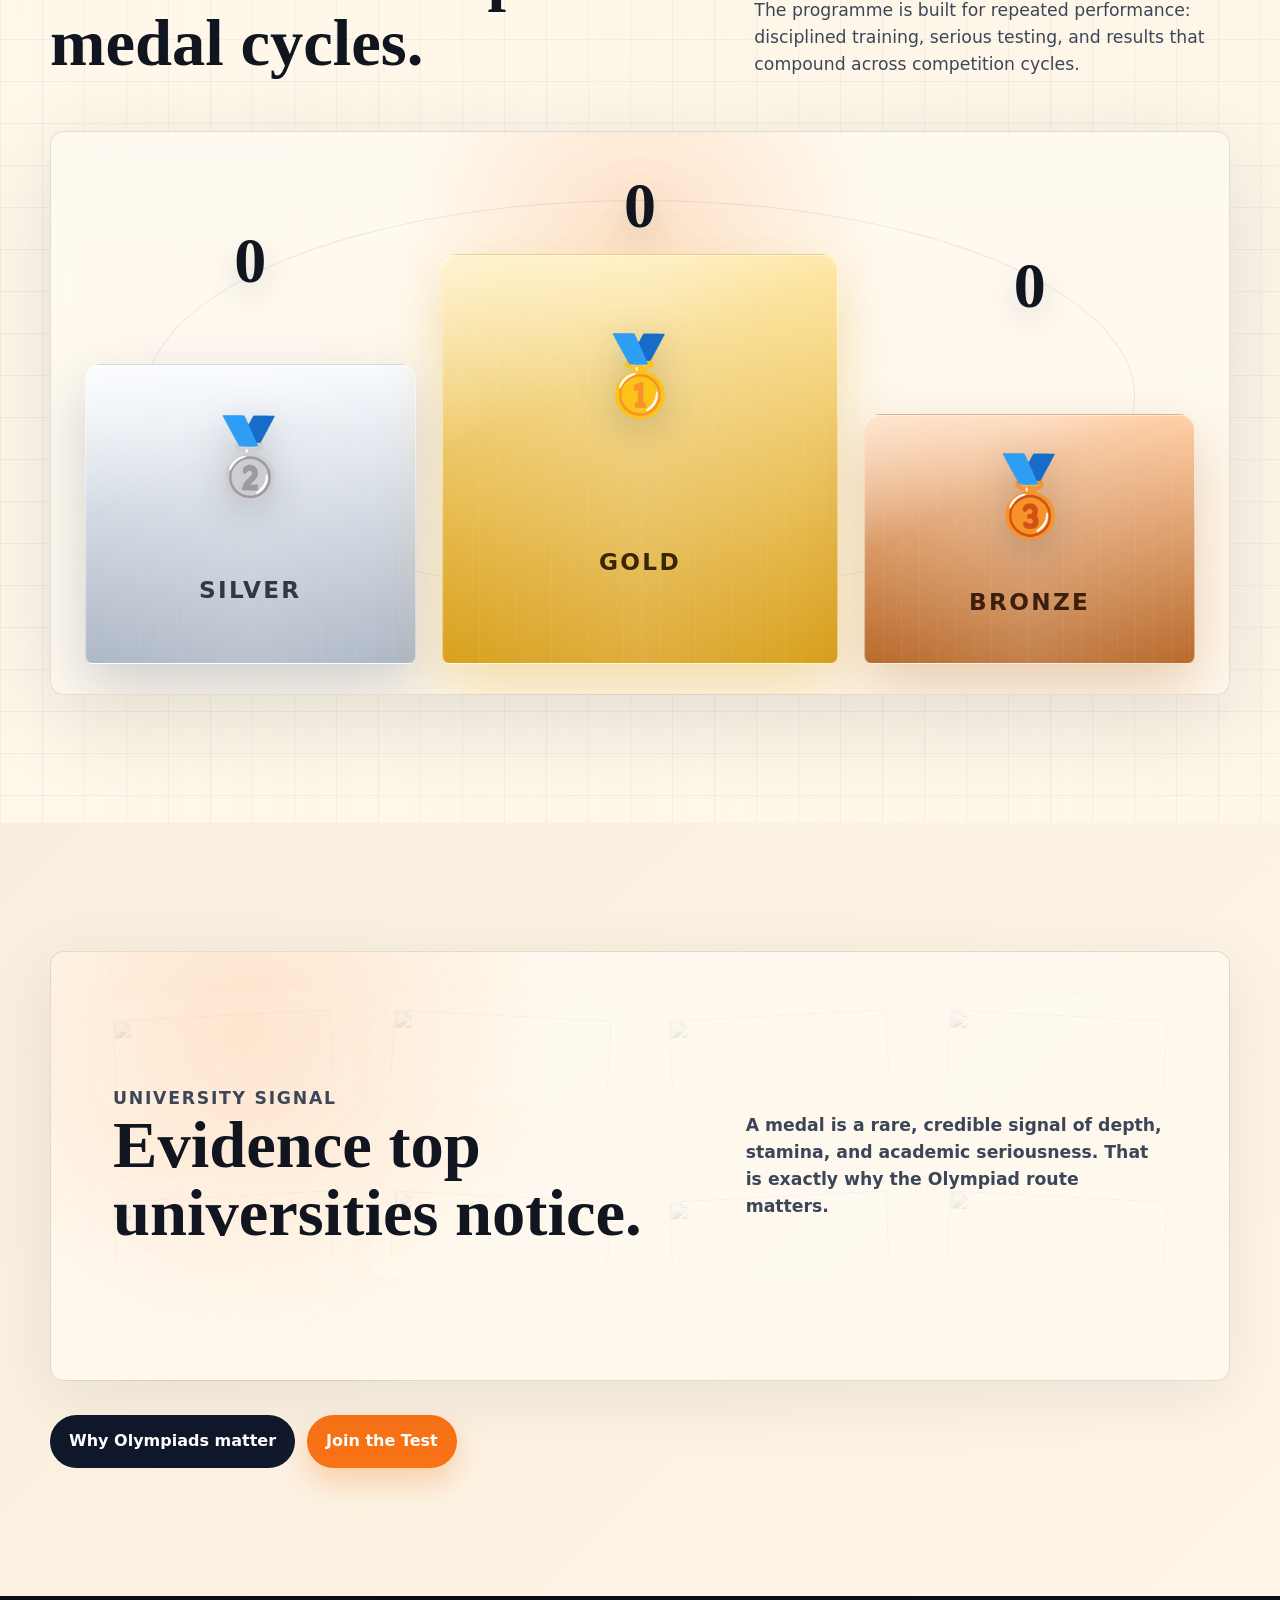
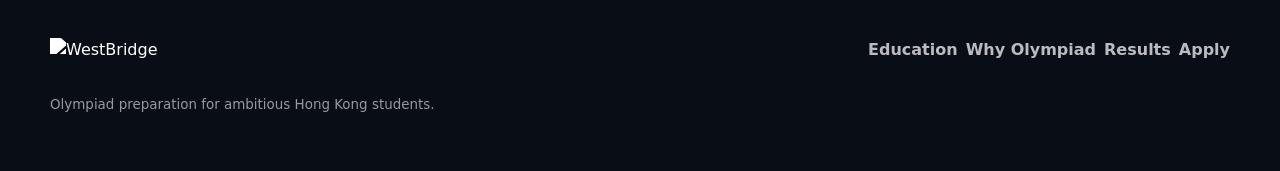
==== commit c99e71c6: "Add animated medal podium chart" ====
--- a/westbridge-olympiad-prep-new/index.html
+++ b/westbridge-olympiad-prep-new/index.html
@@ -5,7 +5,7 @@
     <meta name="viewport" content="width=device-width, initial-scale=1">
     <title>WestBridge Olympiad Academy Hong Kong</title>
     <meta name="description" content="WestBridge Olympiad Academy prepares Hong Kong students for mathematics, physics, chemistry, biology, informatics, and geography Olympiads.">
-    <link rel="stylesheet" href="styles.css?v=10">
+    <link rel="stylesheet" href="styles.css?v=11">
   </head>
   <body>
     <header class="site-header">
@@ -138,11 +138,28 @@
             across competition cycles.
           </p>
         </div>
-        <div class="medal-grid">
-          <article class="medal-card"><span>International medals in 2 years</span><strong><b data-count="31">0</b>🥇 <b data-count="71">0</b>🥈 <b data-count="102">0</b>🥉</strong></article>
-          <article class="medal-card"><span>Republic medals 2026</span><strong><b data-count="52">0</b>🥇 <b data-count="67">0</b>🥈 <b data-count="127">0</b>🥉</strong></article>
-          <article class="medal-card"><span>State medals 2026</span><strong><b data-count="473">0</b>🥇 <b data-count="451">0</b>🥈 <b data-count="561">0</b>🥉</strong></article>
-          <article class="medal-card"><span>State medals 2025</span><strong><b data-count="442">0</b>🥇 <b data-count="466">0</b>🥈 <b data-count="489">0</b>🥉</strong></article>
+        <div class="podium-chart" aria-label="Medal totals by type">
+          <article class="podium-column podium-silver">
+            <div class="podium-value"><b data-count="1055">0</b></div>
+            <div class="podium-block">
+              <span class="podium-medal">🥈</span>
+              <strong>Silver</strong>
+            </div>
+          </article>
+          <article class="podium-column podium-gold">
+            <div class="podium-value"><b data-count="998">0</b></div>
+            <div class="podium-block">
+              <span class="podium-medal">🥇</span>
+              <strong>Gold</strong>
+            </div>
+          </article>
+          <article class="podium-column podium-bronze">
+            <div class="podium-value"><b data-count="1279">0</b></div>
+            <div class="podium-block">
+              <span class="podium-medal">🥉</span>
+              <strong>Bronze</strong>
+            </div>
+          </article>
         </div>
       </section>
 
@@ -190,6 +207,6 @@
         </nav>
       </div>
     </footer>
-    <script src="app.js?v=10"></script>
+    <script src="app.js?v=11"></script>
   </body>
 </html>
--- a/westbridge-olympiad-prep-new/styles.css
+++ b/westbridge-olympiad-prep-new/styles.css
@@ -1055,6 +1055,138 @@
   line-height: 1;
 }
 
+.podium-chart {
+  position: relative;
+  display: grid;
+  grid-template-columns: minmax(0, 0.9fr) minmax(0, 1.08fr) minmax(0, 0.9fr);
+  gap: clamp(10px, 2.2vw, 26px);
+  align-items: end;
+  margin-top: 54px;
+  min-height: clamp(360px, 42vw, 560px);
+  padding: clamp(22px, 4vw, 42px) clamp(14px, 3vw, 34px) clamp(18px, 3vw, 30px);
+  overflow: hidden;
+  border: 1px solid rgba(16, 21, 31, 0.12);
+  border-radius: var(--radius);
+  background:
+    radial-gradient(circle at 50% 18%, rgba(249, 115, 22, 0.18), transparent 32%),
+    linear-gradient(180deg, rgba(255, 250, 241, 0.84), rgba(255, 250, 241, 0.56));
+  box-shadow: 0 24px 90px rgba(16, 21, 31, 0.12);
+  backdrop-filter: blur(12px);
+}
+
+.podium-chart::before {
+  content: "";
+  position: absolute;
+  inset: 12% 8% 18%;
+  border: 1px solid rgba(16, 21, 31, 0.08);
+  border-radius: 50%;
+  pointer-events: none;
+}
+
+.podium-column {
+  position: relative;
+  z-index: 1;
+  display: grid;
+  align-items: end;
+  gap: 16px;
+  height: 100%;
+  min-height: 280px;
+}
+
+.podium-value {
+  align-self: end;
+  color: var(--ink);
+  text-align: center;
+  font-family: Georgia, "Times New Roman", serif;
+  font-size: clamp(2.1rem, 5vw, 4.6rem);
+  font-weight: 800;
+  line-height: 1;
+  text-shadow: 0 12px 34px rgba(16, 21, 31, 0.16);
+}
+
+.podium-value b {
+  font-weight: inherit;
+}
+
+.podium-block {
+  position: relative;
+  display: grid;
+  place-items: center;
+  overflow: hidden;
+  min-height: var(--podium-height);
+  padding: 24px 12px;
+  color: var(--podium-text);
+  border: 1px solid rgba(255, 255, 255, 0.46);
+  border-radius: 16px 16px 8px 8px;
+  background:
+    linear-gradient(155deg, rgba(255, 255, 255, 0.48), transparent 34%),
+    linear-gradient(180deg, var(--podium-top), var(--podium-bottom));
+  box-shadow:
+    inset 0 1px 0 rgba(255, 255, 255, 0.5),
+    0 24px 60px var(--podium-shadow);
+  transform: scaleY(0.08);
+  transform-origin: bottom;
+  transition: transform 1100ms cubic-bezier(0.18, 1, 0.22, 1);
+}
+
+.podium-block::before {
+  content: "";
+  position: absolute;
+  inset: 0;
+  background:
+    linear-gradient(90deg, transparent, rgba(255,255,255,0.22), transparent),
+    repeating-linear-gradient(90deg, rgba(255,255,255,0.08) 0 1px, transparent 1px 18px);
+  opacity: 0.65;
+}
+
+.podium-chart.is-visible .podium-block,
+.photo-wall.is-visible .podium-block {
+  transform: scaleY(1);
+}
+
+.podium-medal,
+.podium-block strong {
+  position: relative;
+  z-index: 1;
+}
+
+.podium-medal {
+  font-size: clamp(2.6rem, 6vw, 5rem);
+  line-height: 1;
+  filter: drop-shadow(0 10px 18px rgba(16, 21, 31, 0.18));
+}
+
+.podium-block strong {
+  margin-top: 12px;
+  font-size: clamp(1rem, 2vw, 1.45rem);
+  text-transform: uppercase;
+  letter-spacing: 0.1em;
+}
+
+.podium-silver {
+  --podium-height: clamp(160px, 24vw, 300px);
+  --podium-top: #f8fbff;
+  --podium-bottom: #aeb8c6;
+  --podium-shadow: rgba(98, 110, 128, 0.3);
+  --podium-text: #2f3948;
+}
+
+.podium-gold {
+  --podium-height: clamp(230px, 32vw, 420px);
+  --podium-top: #ffe9a8;
+  --podium-bottom: #d9a11d;
+  --podium-shadow: rgba(217, 161, 29, 0.34);
+  --podium-text: #3a2600;
+}
+
+.podium-bronze {
+  --podium-height: clamp(130px, 20vw, 250px);
+  --podium-top: #ffd0a8;
+  --podium-bottom: #b96b2d;
+  --podium-shadow: rgba(185, 107, 45, 0.32);
+  --podium-text: #3d1f0b;
+}
+
 .universities {
   display: grid;
   grid-template-columns: repeat(5, minmax(0, 1fr));
@@ -1492,6 +1624,19 @@
     grid-template-columns: 1fr;
   }
 
+  .podium-chart {
+    grid-template-columns: 1fr;
+    min-height: auto;
+  }
+
+  .podium-column {
+    min-height: auto;
+  }
+
+  .podium-block {
+    min-height: 150px;
+  }
+
   .university-logo-field img {
     height: 68px;
   }
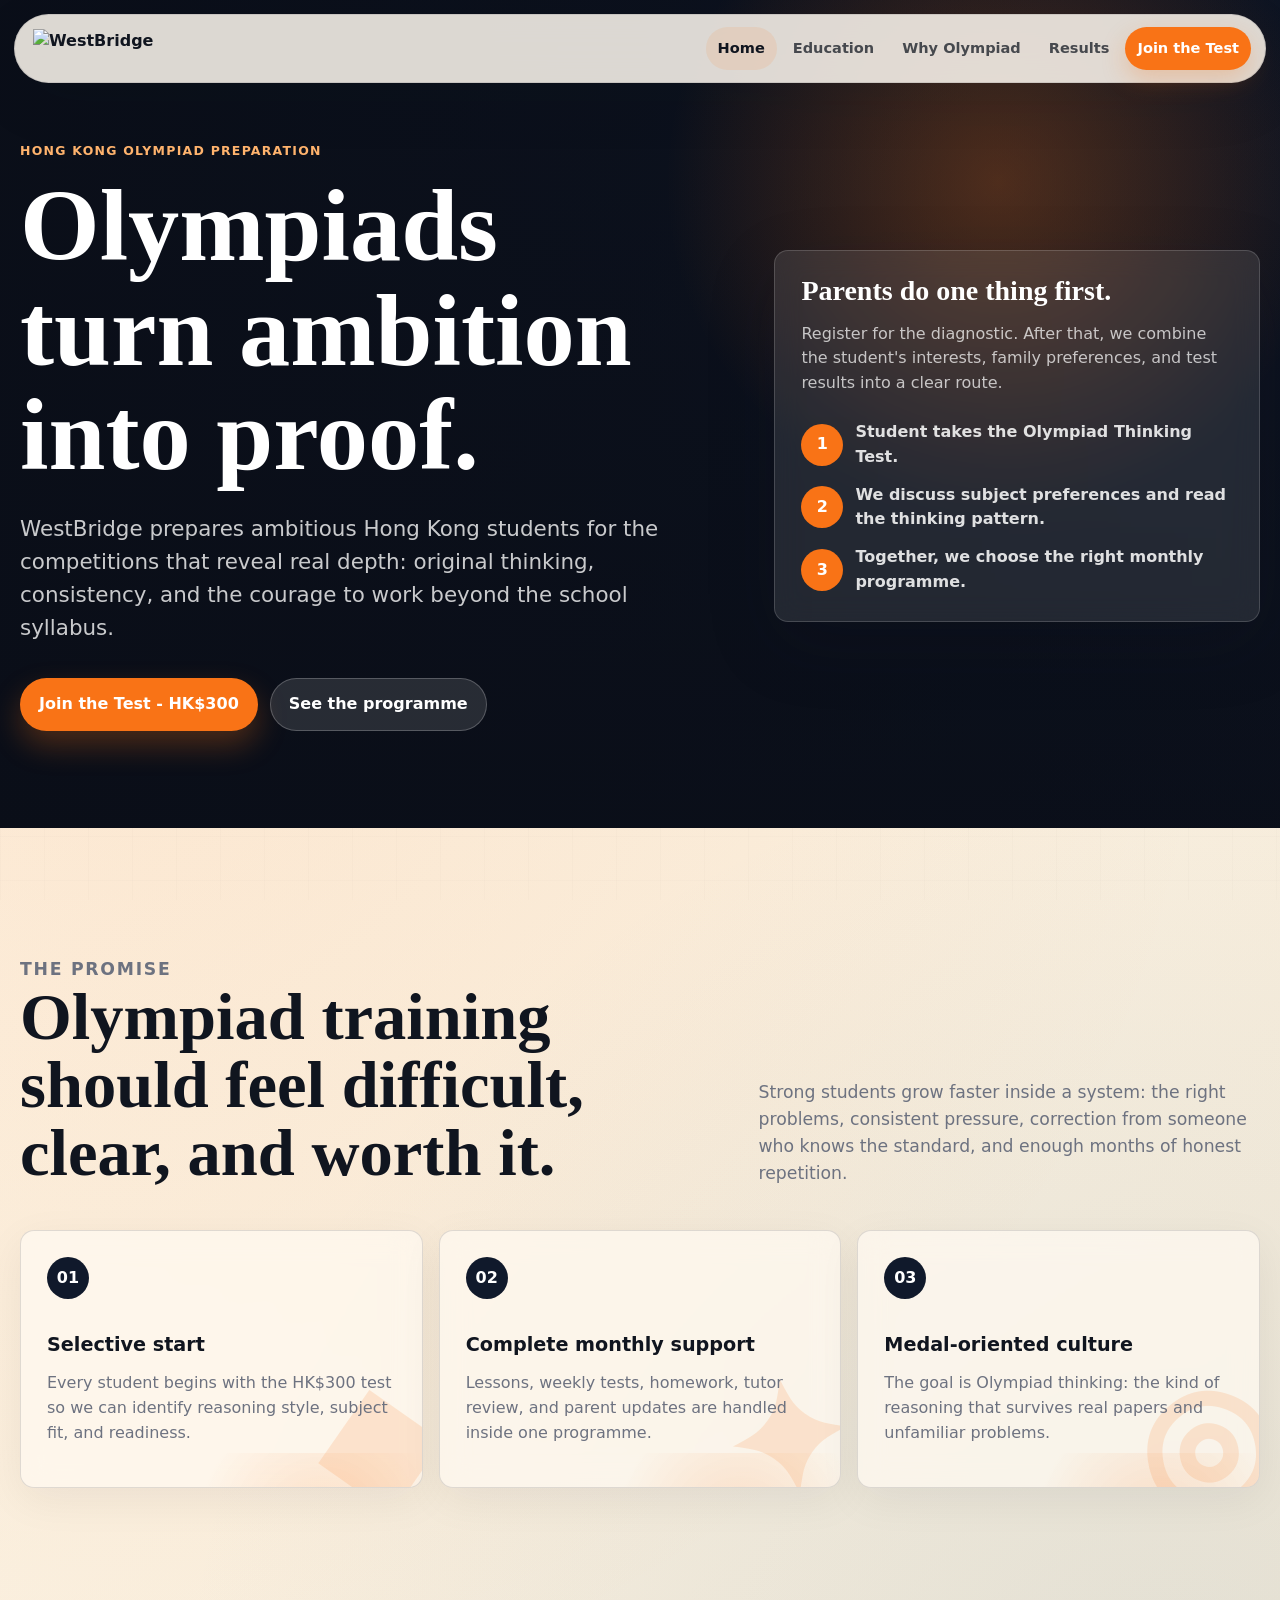
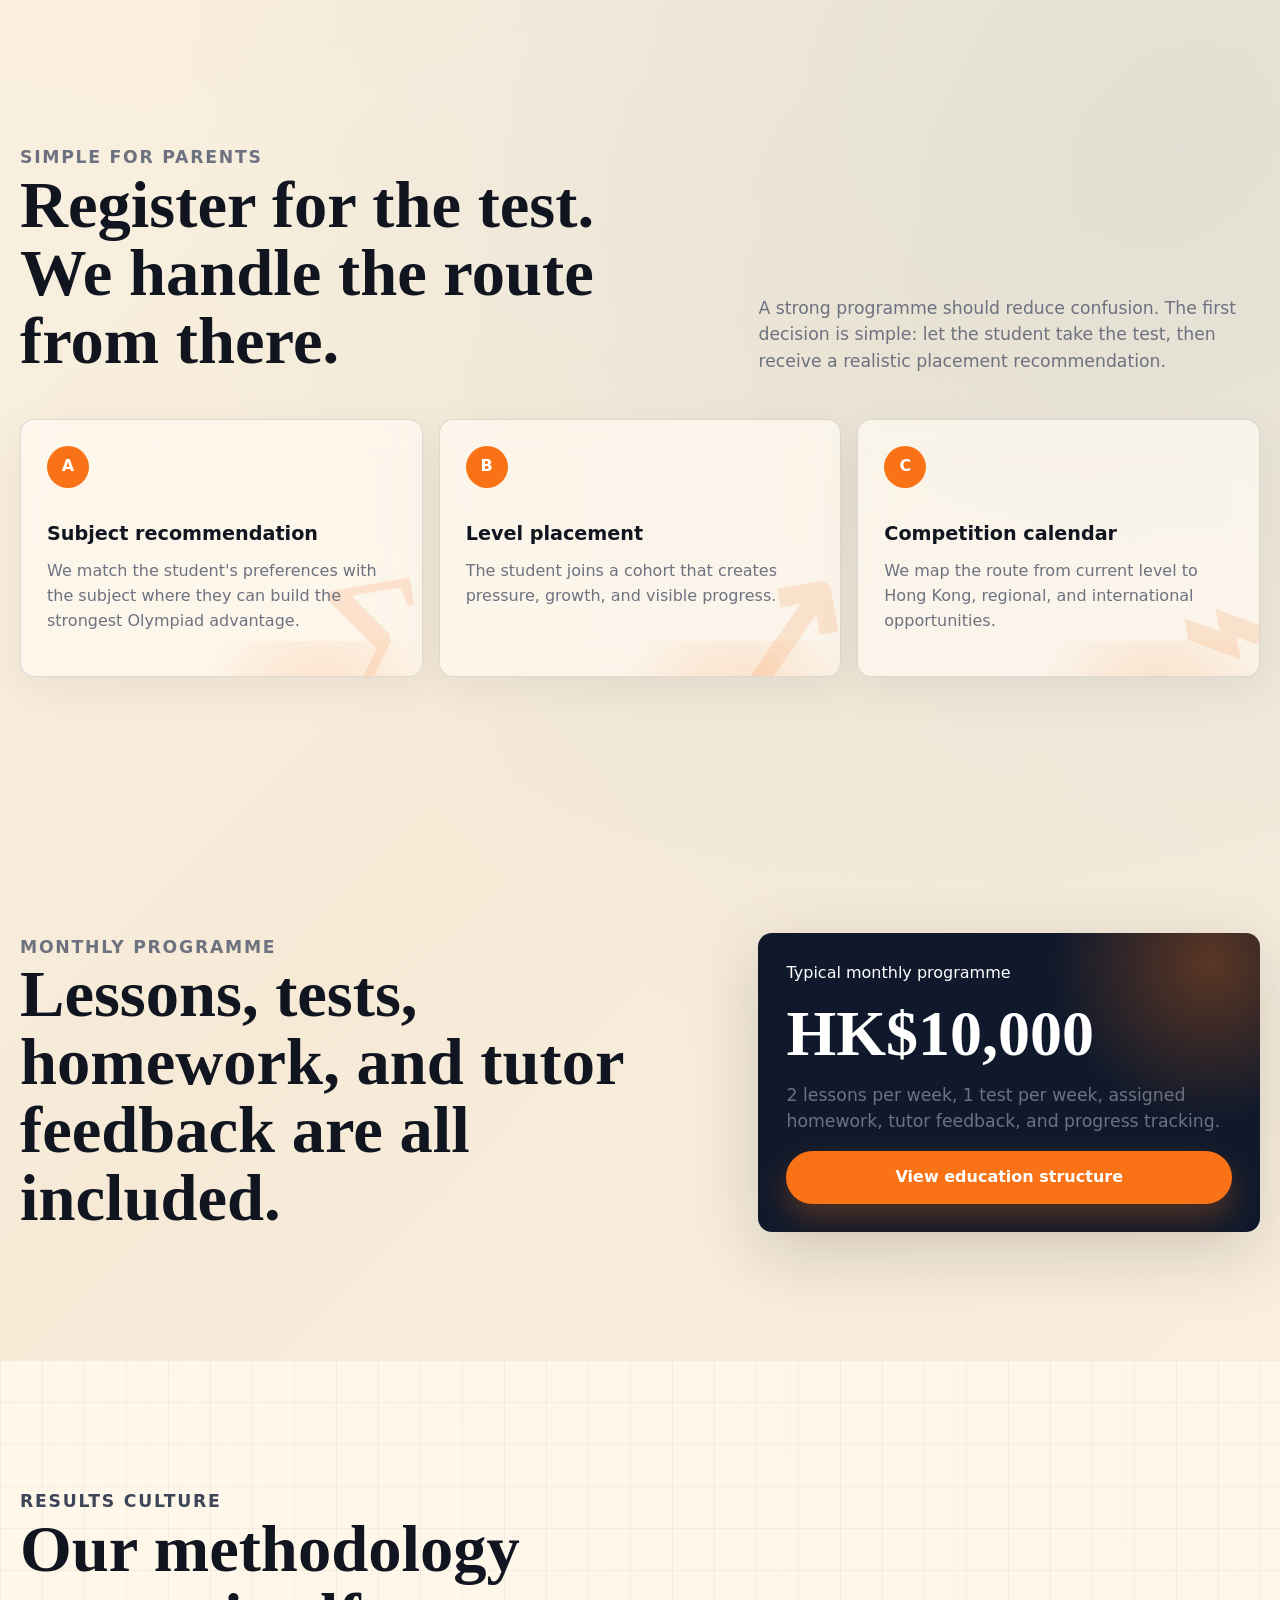
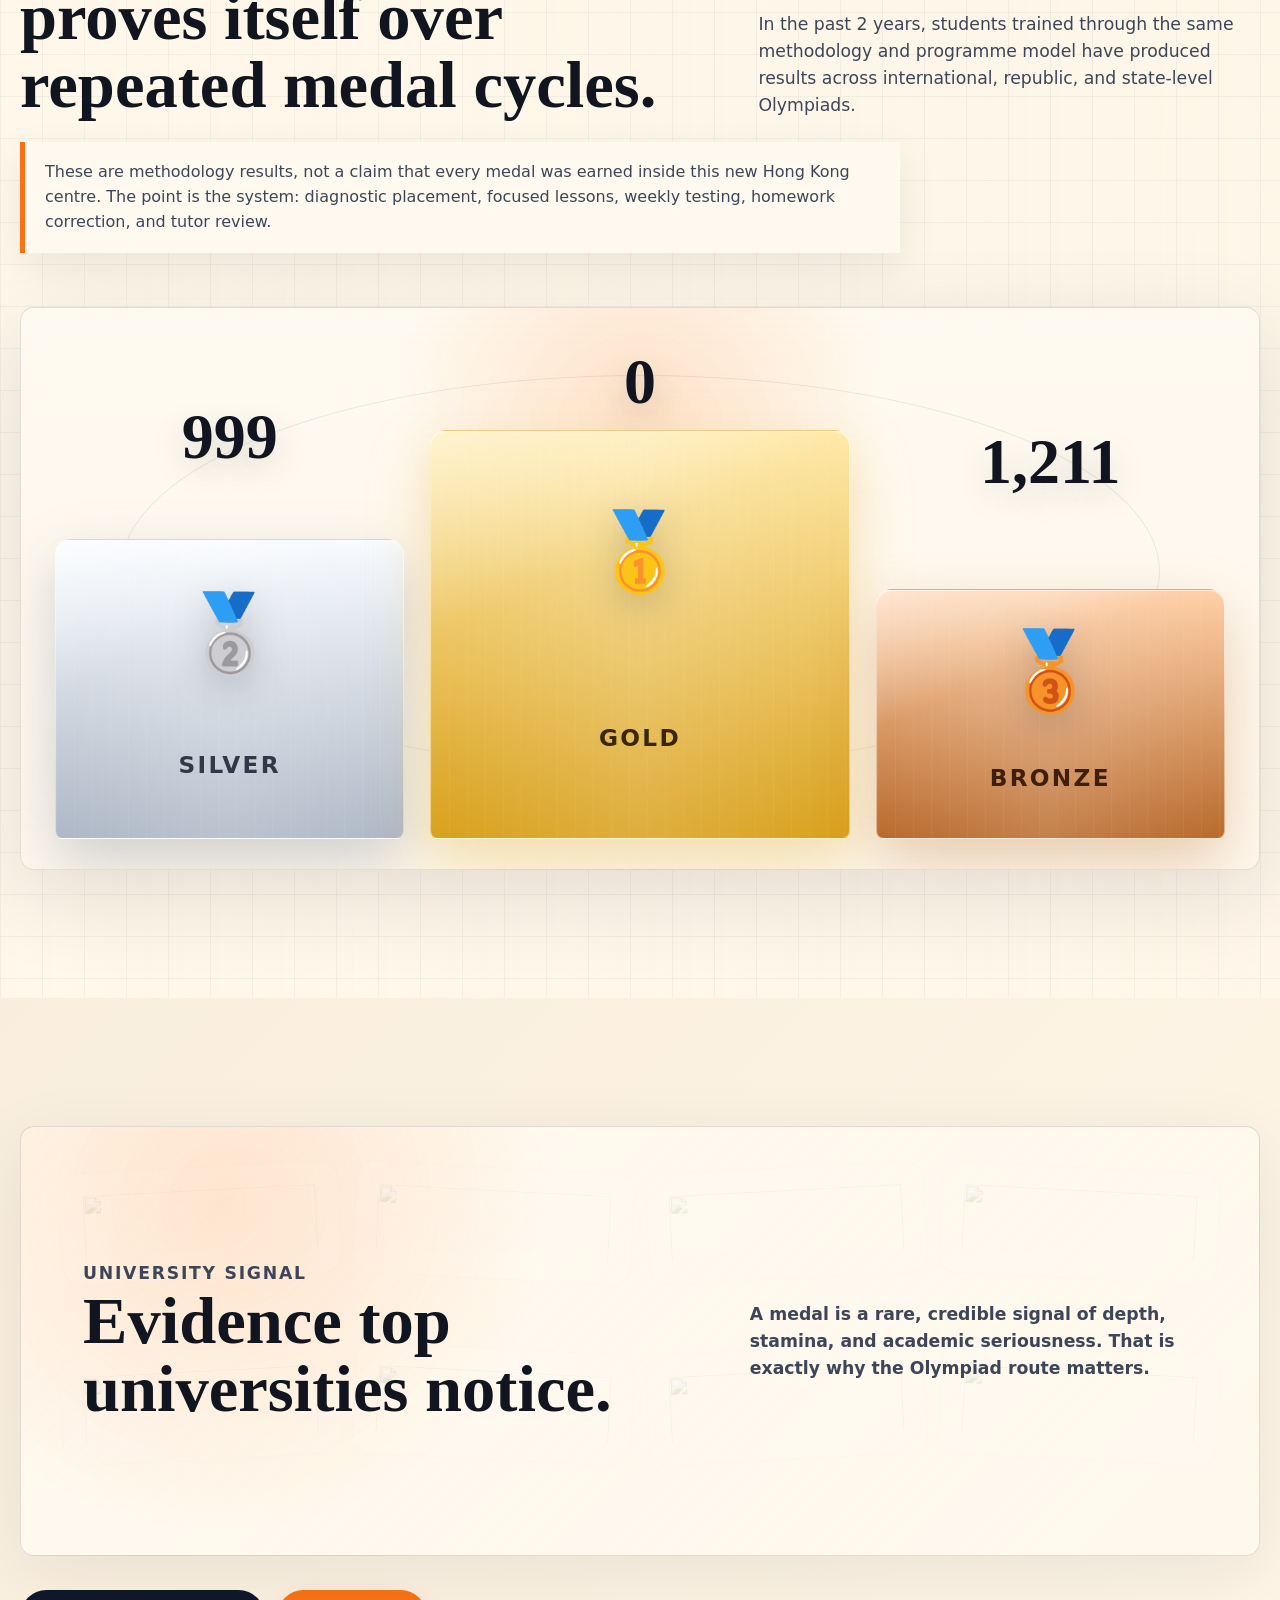
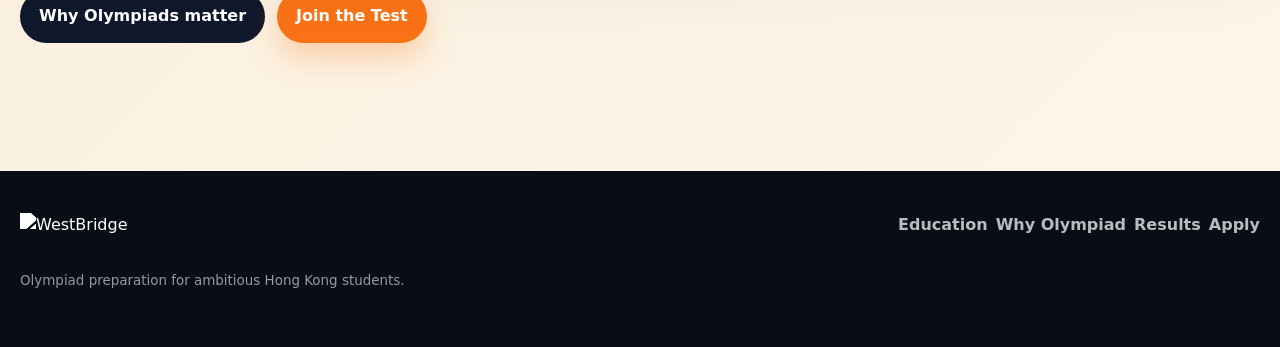
==== commit d51ae05f: "Refine results messaging and why page design" ====
--- a/westbridge-olympiad-prep-new/index.html
+++ b/westbridge-olympiad-prep-new/index.html
@@ -5,7 +5,7 @@
     <meta name="viewport" content="width=device-width, initial-scale=1">
     <title>WestBridge Olympiad Academy Hong Kong</title>
     <meta name="description" content="WestBridge Olympiad Academy prepares Hong Kong students for mathematics, physics, chemistry, biology, informatics, and geography Olympiads.">
-    <link rel="stylesheet" href="styles.css?v=11">
+    <link rel="stylesheet" href="styles.css?v=12">
   </head>
   <body>
     <header class="site-header">
@@ -131,13 +131,17 @@
         <div class="split">
           <div>
             <p class="eyebrow">Results culture</p>
-            <h2>Built around repeated medal cycles.</h2>
+            <h2>Our methodology proves itself over repeated medal cycles.</h2>
           </div>
           <p>
-            The programme is built for repeated performance: disciplined training, serious testing, and results that compound
-            across competition cycles.
+            In the past 2 years, students trained through the same methodology and programme model have produced results
+            across international, republic, and state-level Olympiads.
           </p>
         </div>
+        <p class="podium-context">
+          These are methodology results, not a claim that every medal was earned inside this new Hong Kong centre. The point is
+          the system: diagnostic placement, focused lessons, weekly testing, homework correction, and tutor review.
+        </p>
         <div class="podium-chart" aria-label="Medal totals by type">
           <article class="podium-column podium-silver">
             <div class="podium-value"><b data-count="1055">0</b></div>
--- a/westbridge-olympiad-prep-new/styles.css
+++ b/westbridge-olympiad-prep-new/styles.css
@@ -14,7 +14,7 @@
   --line: rgba(16, 21, 31, 0.13);
   --shadow: 0 22px 70px rgba(16, 21, 31, 0.16);
   --radius: 14px;
-  --max: 1180px;
+  --max: 1360px;
 }
 
 * {
@@ -434,6 +434,54 @@
   font-size: 1.08rem;
 }
 
+.why-proof-intro,
+.ladder-intro,
+.thinking-lead {
+  position: relative;
+}
+
+.why-proof-intro {
+  display: grid;
+  grid-template-columns: minmax(0, 0.95fr) minmax(320px, 0.62fr);
+  gap: clamp(30px, 6vw, 92px);
+  align-items: end;
+  padding: clamp(26px, 4vw, 46px);
+  overflow: hidden;
+  border: 1px solid rgba(249, 115, 22, 0.2);
+  border-radius: calc(var(--radius) + 8px);
+  background:
+    radial-gradient(circle at 82% 16%, rgba(249, 115, 22, 0.22), transparent 28%),
+    linear-gradient(135deg, rgba(255, 250, 241, 0.96), rgba(246, 231, 207, 0.84));
+  box-shadow: 0 22px 80px rgba(16, 21, 31, 0.09);
+}
+
+.why-proof-intro::after {
+  content: "";
+  position: absolute;
+  right: clamp(18px, 5vw, 74px);
+  top: 50%;
+  width: clamp(120px, 18vw, 260px);
+  aspect-ratio: 1;
+  border: 1px solid rgba(249, 115, 22, 0.22);
+  border-radius: 50%;
+  transform: translateY(-50%);
+  pointer-events: none;
+}
+
+.why-proof-intro h2,
+.ladder-intro h2,
+.thinking-lead h2 {
+  max-width: 980px;
+}
+
+.why-proof-intro p:last-child,
+.ladder-intro p,
+.thinking-lead p {
+  margin: 0;
+  color: var(--ink-soft);
+  font-size: clamp(1.02rem, 1.3vw, 1.18rem);
+}
+
 .band .split p,
 .band .muted,
 .band .tiny {
@@ -795,6 +843,49 @@
   margin-top: 44px;
 }
 
+.ladder-section {
+  position: relative;
+  overflow: hidden;
+  color: var(--white);
+  background:
+    radial-gradient(circle at 12% 20%, rgba(249, 115, 22, 0.36), transparent 26%),
+    radial-gradient(circle at 92% 84%, rgba(79, 143, 184, 0.26), transparent 28%),
+    linear-gradient(135deg, #10151f 0%, #17243c 58%, #2b1a0f 100%);
+  isolation: isolate;
+}
+
+.ladder-section::before {
+  content: "";
+  position: absolute;
+  inset: 0;
+  z-index: -1;
+  background-image:
+    linear-gradient(rgba(255,255,255,0.055) 1px, transparent 1px),
+    linear-gradient(90deg, rgba(255,255,255,0.055) 1px, transparent 1px);
+  background-size: 46px 46px;
+  mask-image: linear-gradient(90deg, rgba(0,0,0,0.85), rgba(0,0,0,0.18));
+}
+
+.ladder-section .eyebrow {
+  color: #ffb36d;
+}
+
+.ladder-intro {
+  display: grid;
+  grid-template-columns: minmax(0, 0.72fr) minmax(340px, 0.58fr);
+  gap: clamp(32px, 7vw, 110px);
+  align-items: end;
+}
+
+.ladder-intro h2 {
+  color: var(--white);
+}
+
+.ladder-intro p,
+.ladder-section .tiny {
+  color: rgba(255, 255, 255, 0.68);
+}
+
 .ladder-row {
   display: grid;
   grid-template-columns: 190px 1fr 150px;
@@ -804,7 +895,8 @@
   color: var(--ink);
   border: 1px solid var(--line);
   border-radius: var(--radius);
-  background: var(--white);
+  background: rgba(255, 250, 241, 0.96);
+  box-shadow: 0 18px 48px rgba(0, 0, 0, 0.14);
 }
 
 .ladder-bar {
@@ -829,7 +921,7 @@
 
 .admissions-file {
   display: grid;
-  grid-template-columns: minmax(0, 0.88fr) minmax(320px, 0.72fr);
+  grid-template-columns: minmax(0, 1.06fr) minmax(360px, 0.82fr);
   gap: clamp(28px, 6vw, 70px);
   align-items: stretch;
   margin-top: 44px;
@@ -854,20 +946,34 @@
 
 .file-list {
   display: grid;
-  gap: 1px;
+  gap: 0;
   overflow: hidden;
   border: 1px solid var(--line);
   border-radius: var(--radius);
-  background: var(--line);
+  background: rgba(255, 250, 241, 0.86);
+  box-shadow: 0 18px 54px rgba(16, 21, 31, 0.08);
 }
 
 .file-row {
+  position: relative;
   display: grid;
   grid-template-columns: 118px 1fr;
   gap: 18px;
   align-items: start;
   padding: 22px;
-  background: var(--paper-2);
+  background:
+    linear-gradient(90deg, rgba(249, 115, 22, 0.08), transparent 34%),
+    var(--paper-2);
+}
+
+.file-row + .file-row {
+  border-top: 1px solid rgba(16, 21, 31, 0.13);
+}
+
+.file-row:nth-child(even) {
+  background:
+    linear-gradient(90deg, rgba(79, 143, 184, 0.1), transparent 34%),
+    #fff7ea;
 }
 
 .file-row strong {
@@ -895,6 +1001,48 @@
   grid-template-columns: repeat(3, minmax(0, 1fr));
   gap: 16px;
   margin-top: 44px;
+}
+
+.thinking-section {
+  display: grid;
+  grid-template-columns: minmax(0, 0.72fr) minmax(420px, 0.9fr);
+  gap: clamp(30px, 6vw, 86px);
+  align-items: start;
+  background:
+    radial-gradient(circle at 10% 20%, rgba(79, 143, 184, 0.16), transparent 28%),
+    radial-gradient(circle at 88% 40%, rgba(249, 115, 22, 0.16), transparent 26%);
+}
+
+.thinking-lead {
+  position: sticky;
+  top: 110px;
+  padding: clamp(24px, 4vw, 42px);
+  border-left: 6px solid var(--orange);
+  background: rgba(255, 250, 241, 0.72);
+  box-shadow: 0 18px 58px rgba(16, 21, 31, 0.07);
+}
+
+.thinking-section .quote-grid {
+  grid-template-columns: repeat(2, minmax(0, 1fr));
+  margin-top: 0;
+}
+
+.thinking-section .quote:first-child {
+  grid-column: 1 / -1;
+  color: var(--white);
+  background:
+    radial-gradient(circle at 86% 20%, rgba(249, 115, 22, 0.24), transparent 26%),
+    linear-gradient(135deg, var(--navy), var(--navy-2));
+  border-color: rgba(255, 255, 255, 0.16);
+}
+
+.thinking-section .quote:first-child blockquote {
+  color: var(--white);
+  font-size: clamp(1.35rem, 2.3vw, 2.25rem);
+}
+
+.thinking-section .quote:first-child figcaption {
+  color: rgba(255, 255, 255, 0.7);
 }
 
 .quote {
@@ -1072,6 +1220,17 @@
     linear-gradient(180deg, rgba(255, 250, 241, 0.84), rgba(255, 250, 241, 0.56));
   box-shadow: 0 24px 90px rgba(16, 21, 31, 0.12);
   backdrop-filter: blur(12px);
+}
+
+.podium-context {
+  max-width: 880px;
+  margin: 24px 0 0;
+  padding: 18px 20px;
+  color: var(--ink-soft);
+  border-left: 5px solid var(--orange);
+  background: rgba(255, 250, 241, 0.78);
+  box-shadow: 0 14px 42px rgba(16, 21, 31, 0.08);
+  backdrop-filter: blur(10px);
 }
 
 .podium-chart::before {
@@ -1561,13 +1720,22 @@
   .hero-grid,
   .split,
   .form-shell,
-  .admissions-file {
+  .admissions-file,
+  .why-proof-intro,
+  .ladder-intro,
+  .thinking-section {
     grid-template-columns: 1fr;
+  }
+
+  .thinking-lead {
+    position: relative;
+    top: auto;
   }
 
   .cards,
   .tutor-grid,
   .quote-grid,
+  .thinking-section .quote-grid,
   .course-loop,
   .subject-grid,
   .stat-strip,
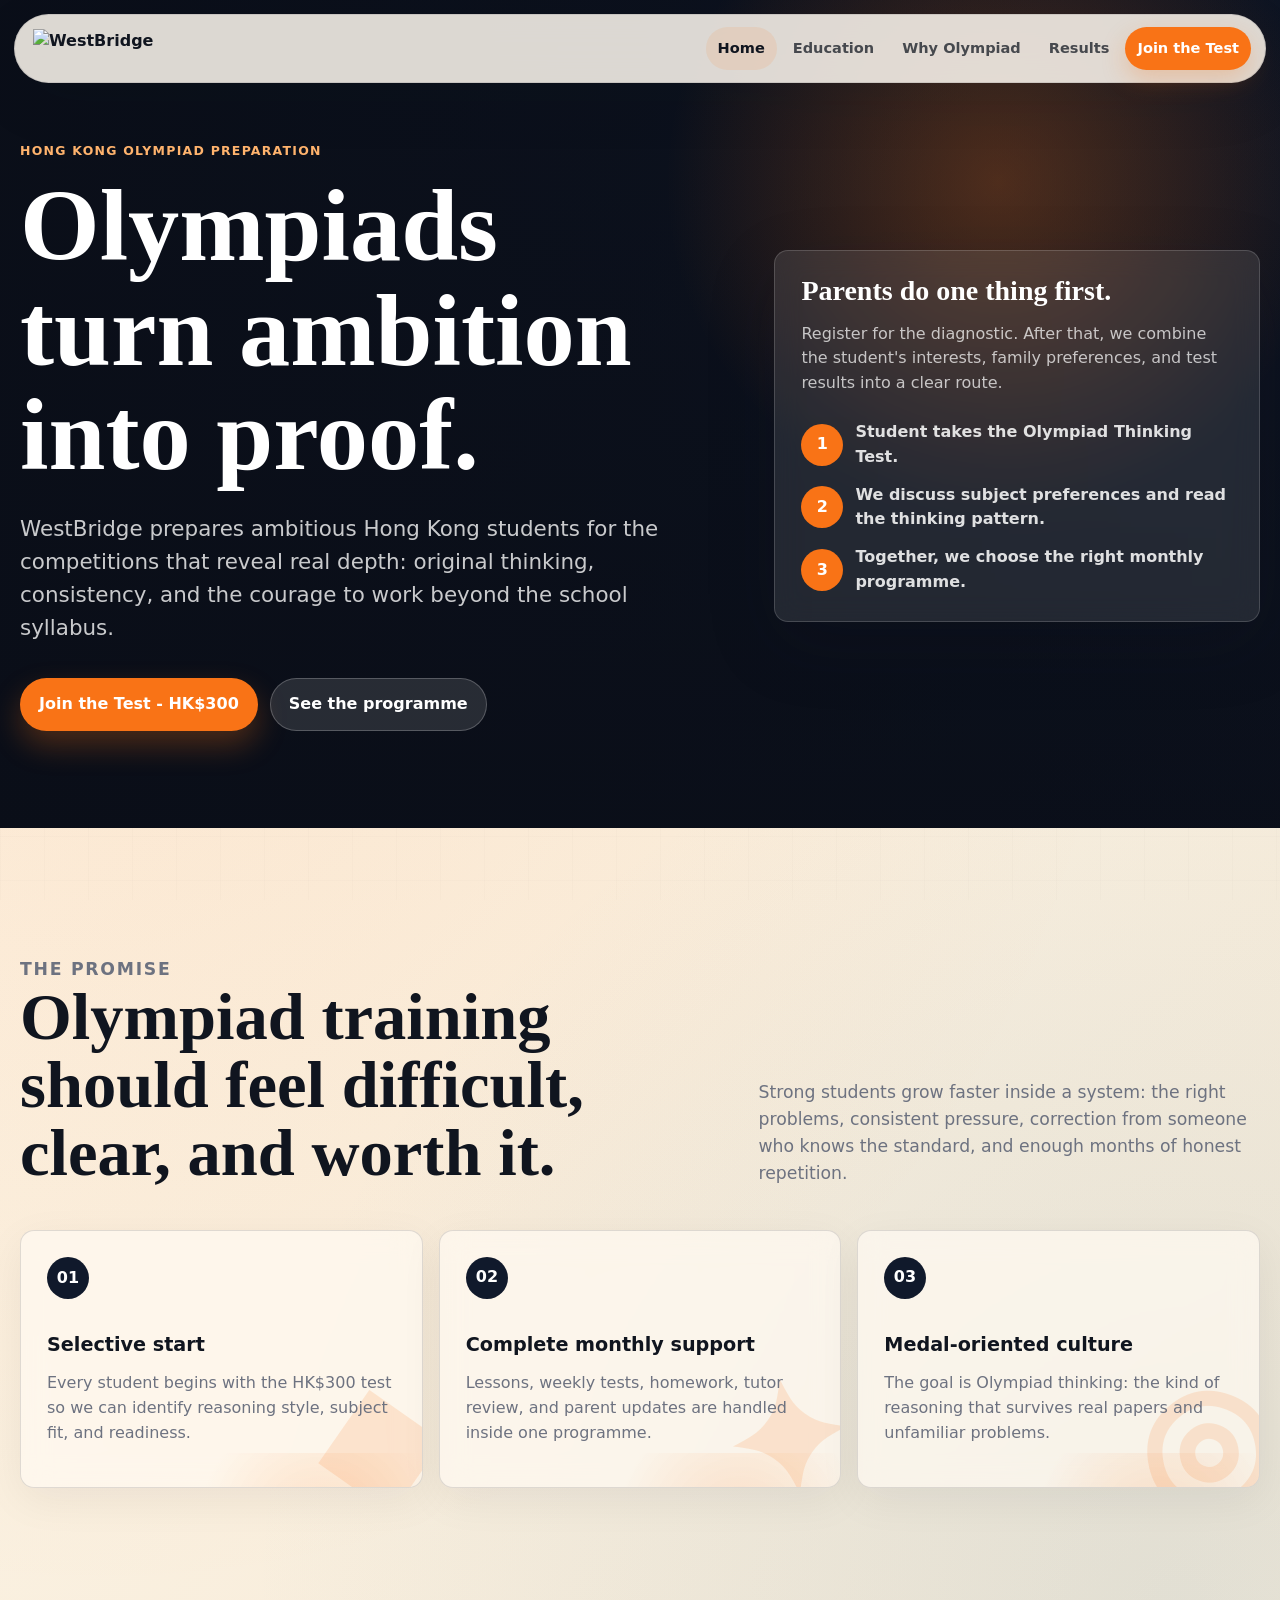
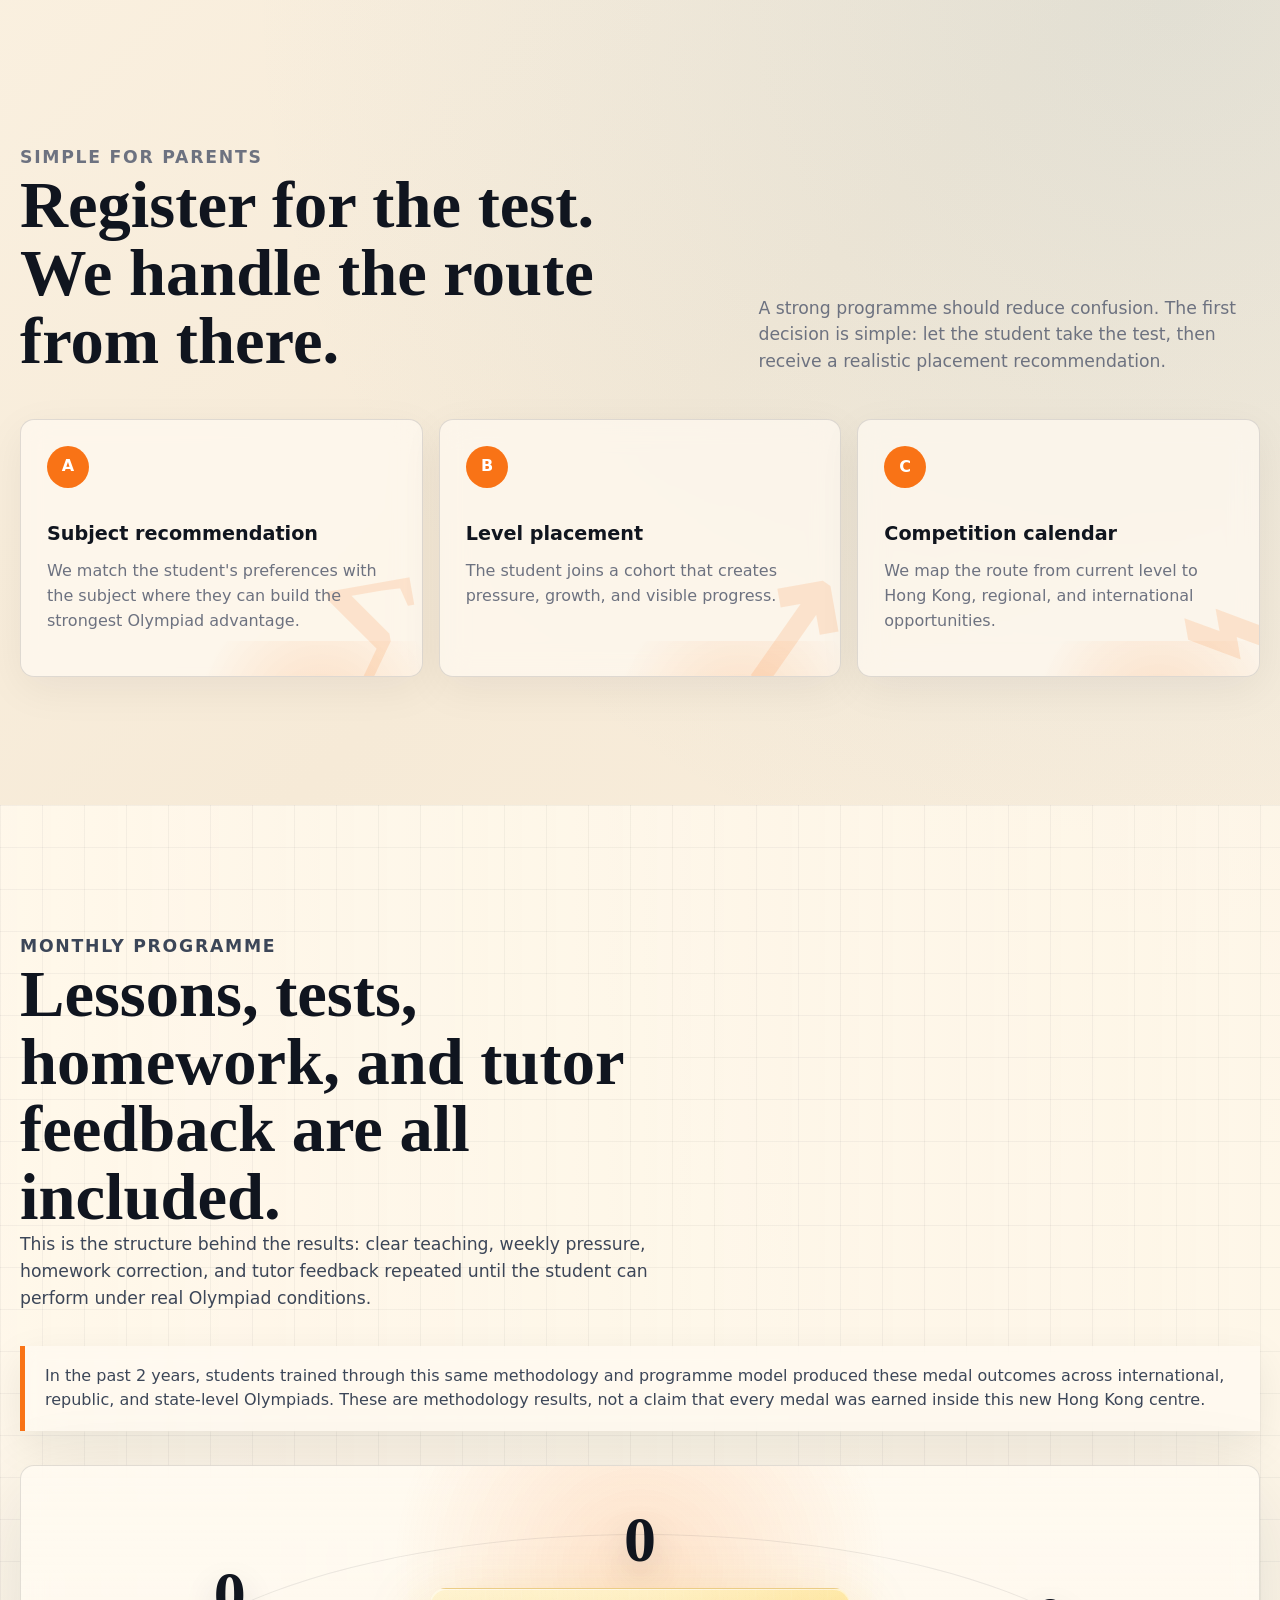
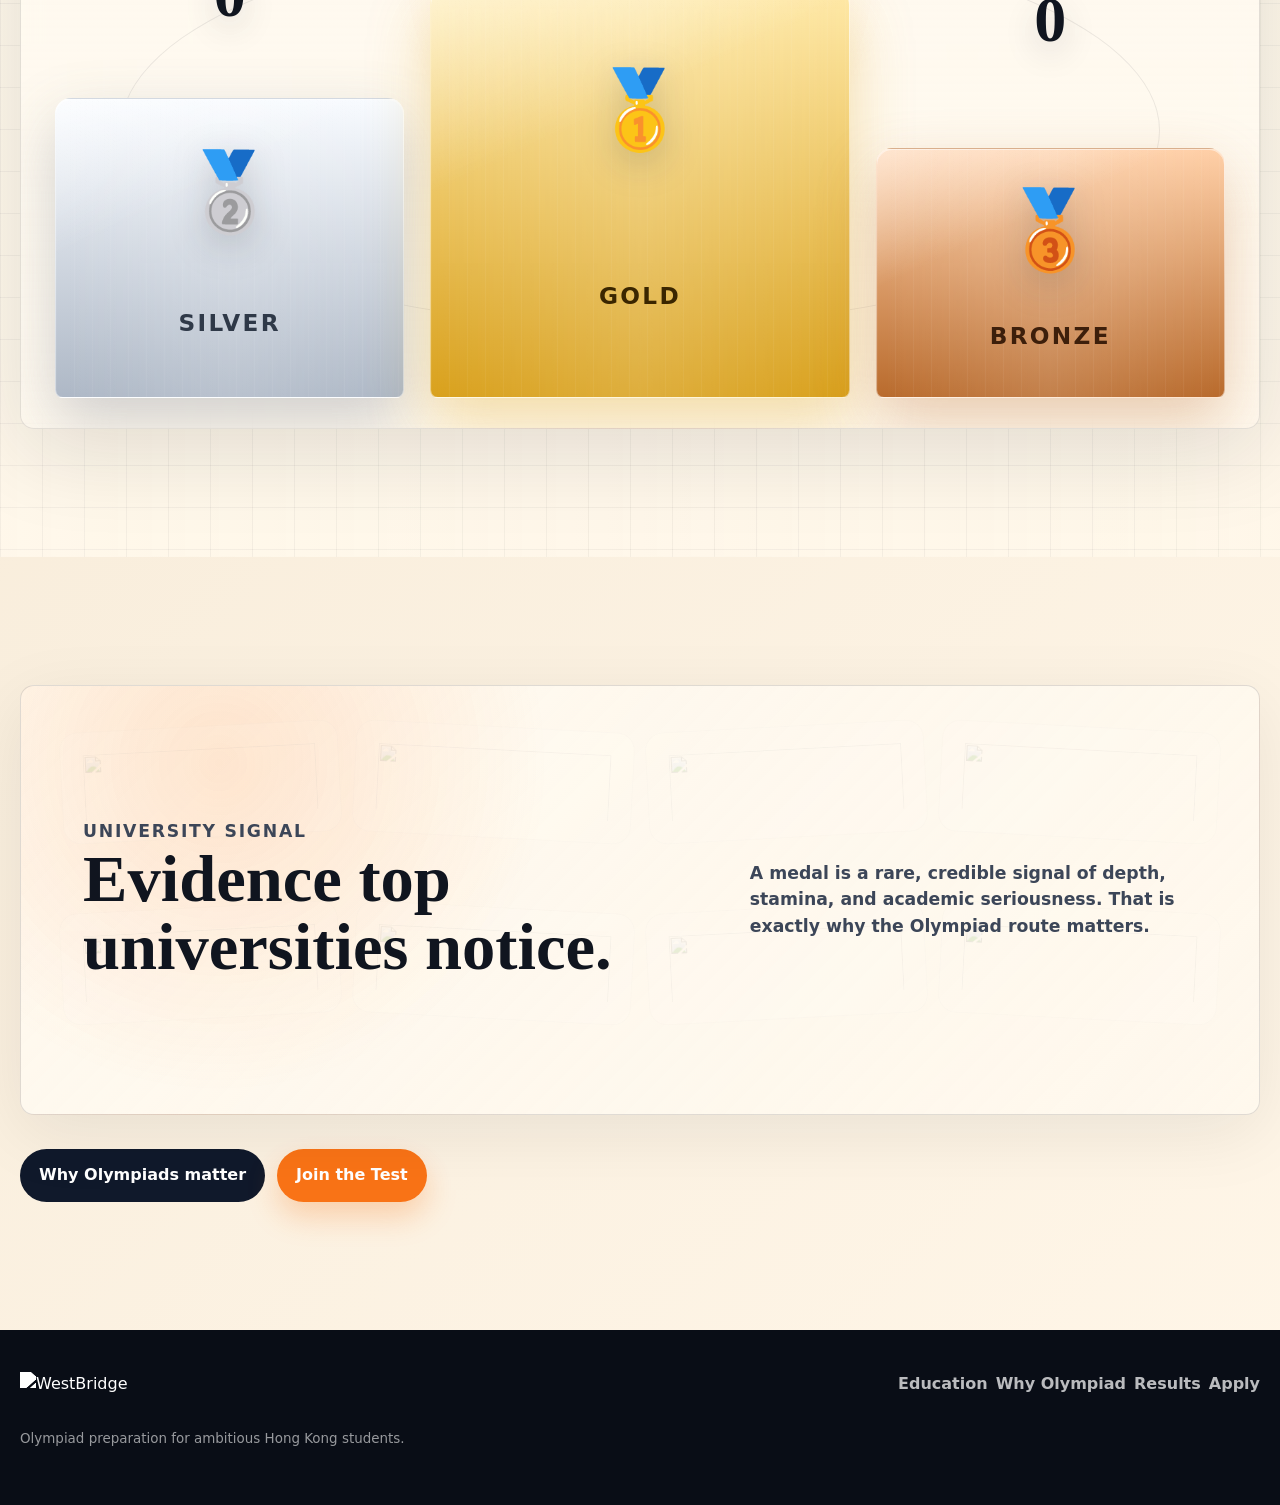
==== commit f3ca9ffd: "Combine programme results and vary why page layouts" ====
--- a/westbridge-olympiad-prep-new/index.html
+++ b/westbridge-olympiad-prep-new/index.html
@@ -5,7 +5,7 @@
     <meta name="viewport" content="width=device-width, initial-scale=1">
     <title>WestBridge Olympiad Academy Hong Kong</title>
     <meta name="description" content="WestBridge Olympiad Academy prepares Hong Kong students for mathematics, physics, chemistry, biology, informatics, and geography Olympiads.">
-    <link rel="stylesheet" href="styles.css?v=12">
+    <link rel="stylesheet" href="styles.css?v=13">
   </head>
   <body>
     <header class="site-header">
@@ -112,11 +112,15 @@
         </div>
       </section>
 
-      <section class="section">
+      <section class="section photo-wall programme-results">
         <div class="split">
           <div>
             <p class="eyebrow">Monthly programme</p>
             <h2>Lessons, tests, homework, and tutor feedback are all included.</h2>
+            <p class="programme-copy">
+              This is the structure behind the results: clear teaching, weekly pressure, homework correction, and tutor
+              feedback repeated until the student can perform under real Olympiad conditions.
+            </p>
           </div>
           <div class="price-panel">
             <span>Typical monthly programme</span>
@@ -125,22 +129,10 @@
             <a class="button primary" href="education.html">View education structure</a>
           </div>
         </div>
-      </section>
-
-      <section class="photo-wall">
-        <div class="split">
-          <div>
-            <p class="eyebrow">Results culture</p>
-            <h2>Our methodology proves itself over repeated medal cycles.</h2>
-          </div>
-          <p>
-            In the past 2 years, students trained through the same methodology and programme model have produced results
-            across international, republic, and state-level Olympiads.
-          </p>
-        </div>
         <p class="podium-context">
-          These are methodology results, not a claim that every medal was earned inside this new Hong Kong centre. The point is
-          the system: diagnostic placement, focused lessons, weekly testing, homework correction, and tutor review.
+          In the past 2 years, students trained through this same methodology and programme model produced these medal
+          outcomes across international, republic, and state-level Olympiads. These are methodology results, not a claim
+          that every medal was earned inside this new Hong Kong centre.
         </p>
         <div class="podium-chart" aria-label="Medal totals by type">
           <article class="podium-column podium-silver">
--- a/westbridge-olympiad-prep-new/styles.css
+++ b/westbridge-olympiad-prep-new/styles.css
@@ -441,17 +441,17 @@
 }
 
 .why-proof-intro {
-  display: grid;
-  grid-template-columns: minmax(0, 0.95fr) minmax(320px, 0.62fr);
-  gap: clamp(30px, 6vw, 92px);
-  align-items: end;
+  max-width: 1050px;
+  margin: 0 auto;
   padding: clamp(26px, 4vw, 46px);
   overflow: hidden;
+  text-align: center;
   border: 1px solid rgba(249, 115, 22, 0.2);
   border-radius: calc(var(--radius) + 8px);
   background:
     radial-gradient(circle at 82% 16%, rgba(249, 115, 22, 0.22), transparent 28%),
-    linear-gradient(135deg, rgba(255, 250, 241, 0.96), rgba(246, 231, 207, 0.84));
+    radial-gradient(circle at 18% 84%, rgba(79, 143, 184, 0.12), transparent 30%),
+    linear-gradient(135deg, rgba(255, 250, 241, 0.98), rgba(246, 231, 207, 0.86));
   box-shadow: 0 22px 80px rgba(16, 21, 31, 0.09);
 }
 
@@ -472,6 +472,7 @@
 .ladder-intro h2,
 .thinking-lead h2 {
   max-width: 980px;
+  margin-inline: auto;
 }
 
 .why-proof-intro p:last-child,
@@ -480,6 +481,11 @@
   margin: 0;
   color: var(--ink-soft);
   font-size: clamp(1.02rem, 1.3vw, 1.18rem);
+}
+
+.why-proof-intro p:last-child {
+  max-width: 780px;
+  margin-inline: auto;
 }
 
 .band .split p,
@@ -871,10 +877,9 @@
 }
 
 .ladder-intro {
-  display: grid;
-  grid-template-columns: minmax(0, 0.72fr) minmax(340px, 0.58fr);
-  gap: clamp(32px, 7vw, 110px);
-  align-items: end;
+  max-width: 920px;
+  margin: 0 auto;
+  text-align: center;
 }
 
 .ladder-intro h2 {
@@ -884,6 +889,11 @@
 .ladder-intro p,
 .ladder-section .tiny {
   color: rgba(255, 255, 255, 0.68);
+}
+
+.ladder-intro p {
+  max-width: 680px;
+  margin-inline: auto;
 }
 
 .ladder-row {
@@ -897,6 +907,26 @@
   border-radius: var(--radius);
   background: rgba(255, 250, 241, 0.96);
   box-shadow: 0 18px 48px rgba(0, 0, 0, 0.14);
+}
+
+.ladder-row:nth-child(2) {
+  margin-left: 5%;
+}
+
+.ladder-row:nth-child(3) {
+  margin-left: 10%;
+}
+
+.ladder-row:nth-child(4) {
+  margin-left: 15%;
+}
+
+.ladder-row:nth-child(5) {
+  margin-left: 20%;
+}
+
+.ladder-row:nth-child(6) {
+  margin-left: 25%;
 }
 
 .ladder-bar {
@@ -1004,36 +1034,59 @@
 }
 
 .thinking-section {
-  display: grid;
-  grid-template-columns: minmax(0, 0.72fr) minmax(420px, 0.9fr);
-  gap: clamp(30px, 6vw, 86px);
-  align-items: start;
+  display: block;
   background:
     radial-gradient(circle at 10% 20%, rgba(79, 143, 184, 0.16), transparent 28%),
     radial-gradient(circle at 88% 40%, rgba(249, 115, 22, 0.16), transparent 26%);
 }
 
 .thinking-lead {
-  position: sticky;
-  top: 110px;
+  max-width: 980px;
+  margin: 0 auto;
   padding: clamp(24px, 4vw, 42px);
-  border-left: 6px solid var(--orange);
-  background: rgba(255, 250, 241, 0.72);
-  box-shadow: 0 18px 58px rgba(16, 21, 31, 0.07);
+  color: var(--white);
+  text-align: center;
+  border: 1px solid rgba(255, 255, 255, 0.14);
+  border-radius: calc(var(--radius) + 10px);
+  background:
+    radial-gradient(circle at 12% 18%, rgba(249, 115, 22, 0.3), transparent 30%),
+    linear-gradient(135deg, var(--navy), var(--navy-2));
+  box-shadow: 0 24px 78px rgba(16, 21, 31, 0.16);
+}
+
+.thinking-lead .eyebrow {
+  color: #ffb36d;
+}
+
+.thinking-lead p {
+  max-width: 720px;
+  margin-inline: auto;
+  color: rgba(255, 255, 255, 0.72);
 }
 
 .thinking-section .quote-grid {
-  grid-template-columns: repeat(2, minmax(0, 1fr));
-  margin-top: 0;
+  grid-template-columns: 1.25fr 0.86fr 0.86fr;
+  align-items: stretch;
+  margin-top: -18px;
+  padding-inline: clamp(16px, 4vw, 54px);
 }
 
 .thinking-section .quote:first-child {
-  grid-column: 1 / -1;
+  grid-column: auto;
+  transform: translateY(44px) rotate(-1.2deg);
   color: var(--white);
   background:
     radial-gradient(circle at 86% 20%, rgba(249, 115, 22, 0.24), transparent 26%),
     linear-gradient(135deg, var(--navy), var(--navy-2));
   border-color: rgba(255, 255, 255, 0.16);
+}
+
+.thinking-section .quote:nth-child(2) {
+  transform: translateY(4px) rotate(1deg);
+}
+
+.thinking-section .quote:nth-child(3) {
+  transform: translateY(70px) rotate(-0.6deg);
 }
 
 .thinking-section .quote:first-child blockquote {
@@ -1169,6 +1222,26 @@
     linear-gradient(rgba(16,21,31,0.045) 1px, transparent 1px),
     linear-gradient(90deg, rgba(16,21,31,0.045) 1px, transparent 1px);
   background-size: 42px 42px;
+}
+
+.programme-results .split {
+  align-items: center;
+}
+
+.programme-copy {
+  max-width: 760px;
+  margin: 22px 0 0;
+  color: var(--ink-soft);
+  font-size: clamp(1.04rem, 1.25vw, 1.18rem);
+}
+
+.programme-results .podium-context {
+  max-width: none;
+  margin-top: 34px;
+}
+
+.programme-results .podium-chart {
+  margin-top: 34px;
 }
 
 .medal-grid {
@@ -1732,6 +1805,17 @@
     top: auto;
   }
 
+  .ladder-row {
+    margin-left: 0 !important;
+  }
+
+  .thinking-section .quote,
+  .thinking-section .quote:first-child,
+  .thinking-section .quote:nth-child(2),
+  .thinking-section .quote:nth-child(3) {
+    transform: none;
+  }
+
   .cards,
   .tutor-grid,
   .quote-grid,
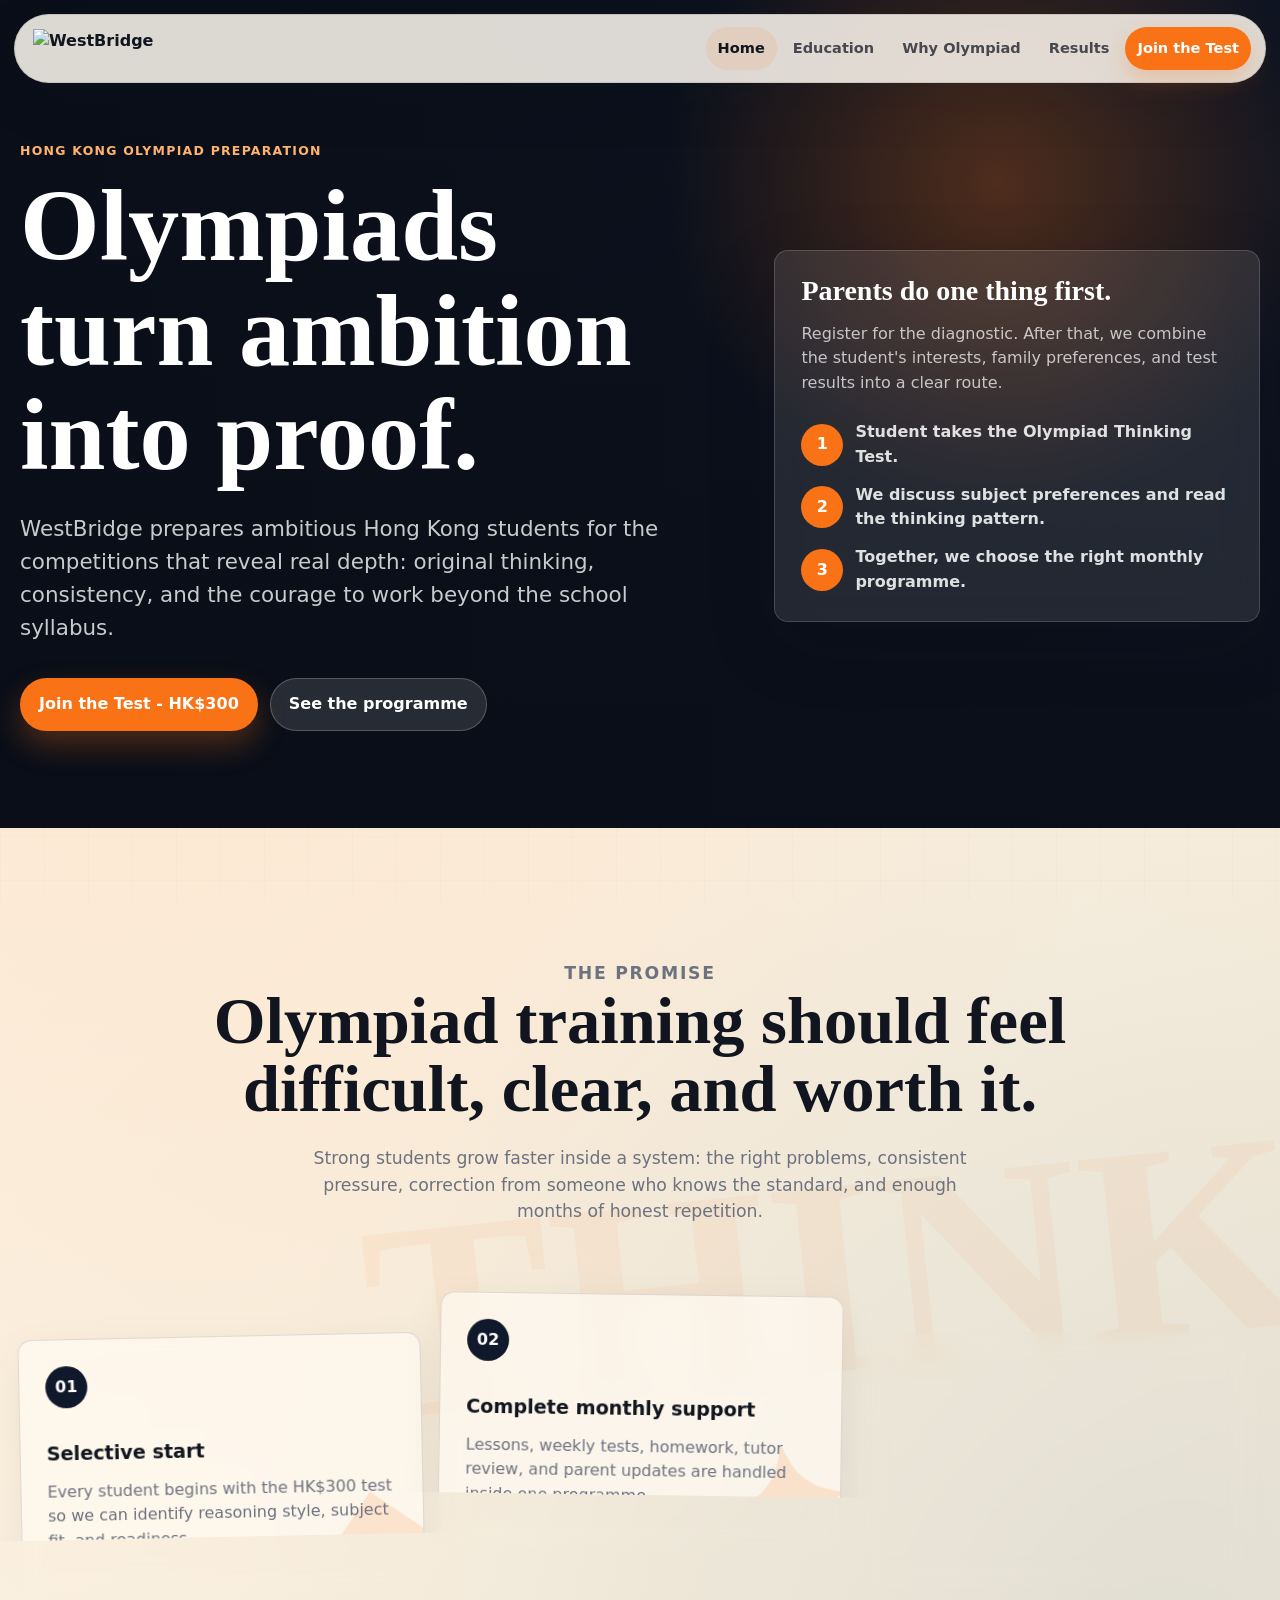
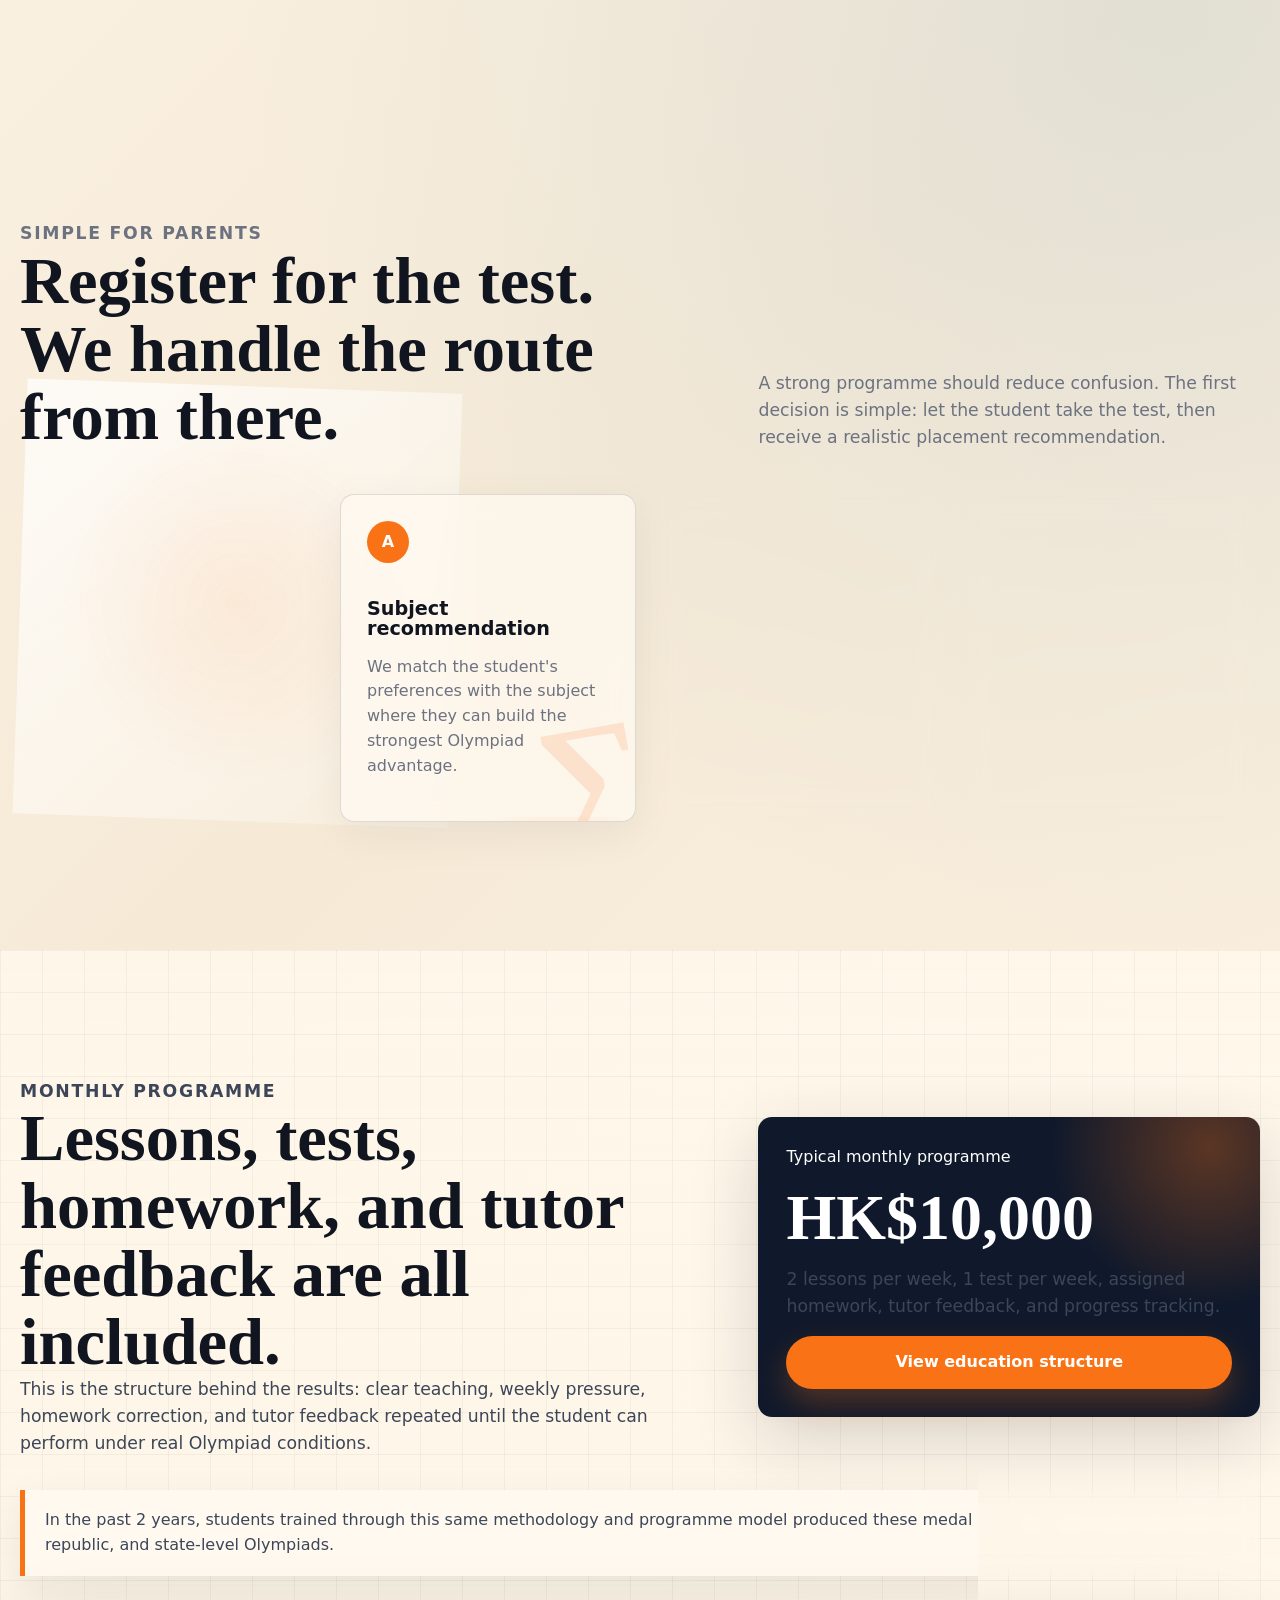
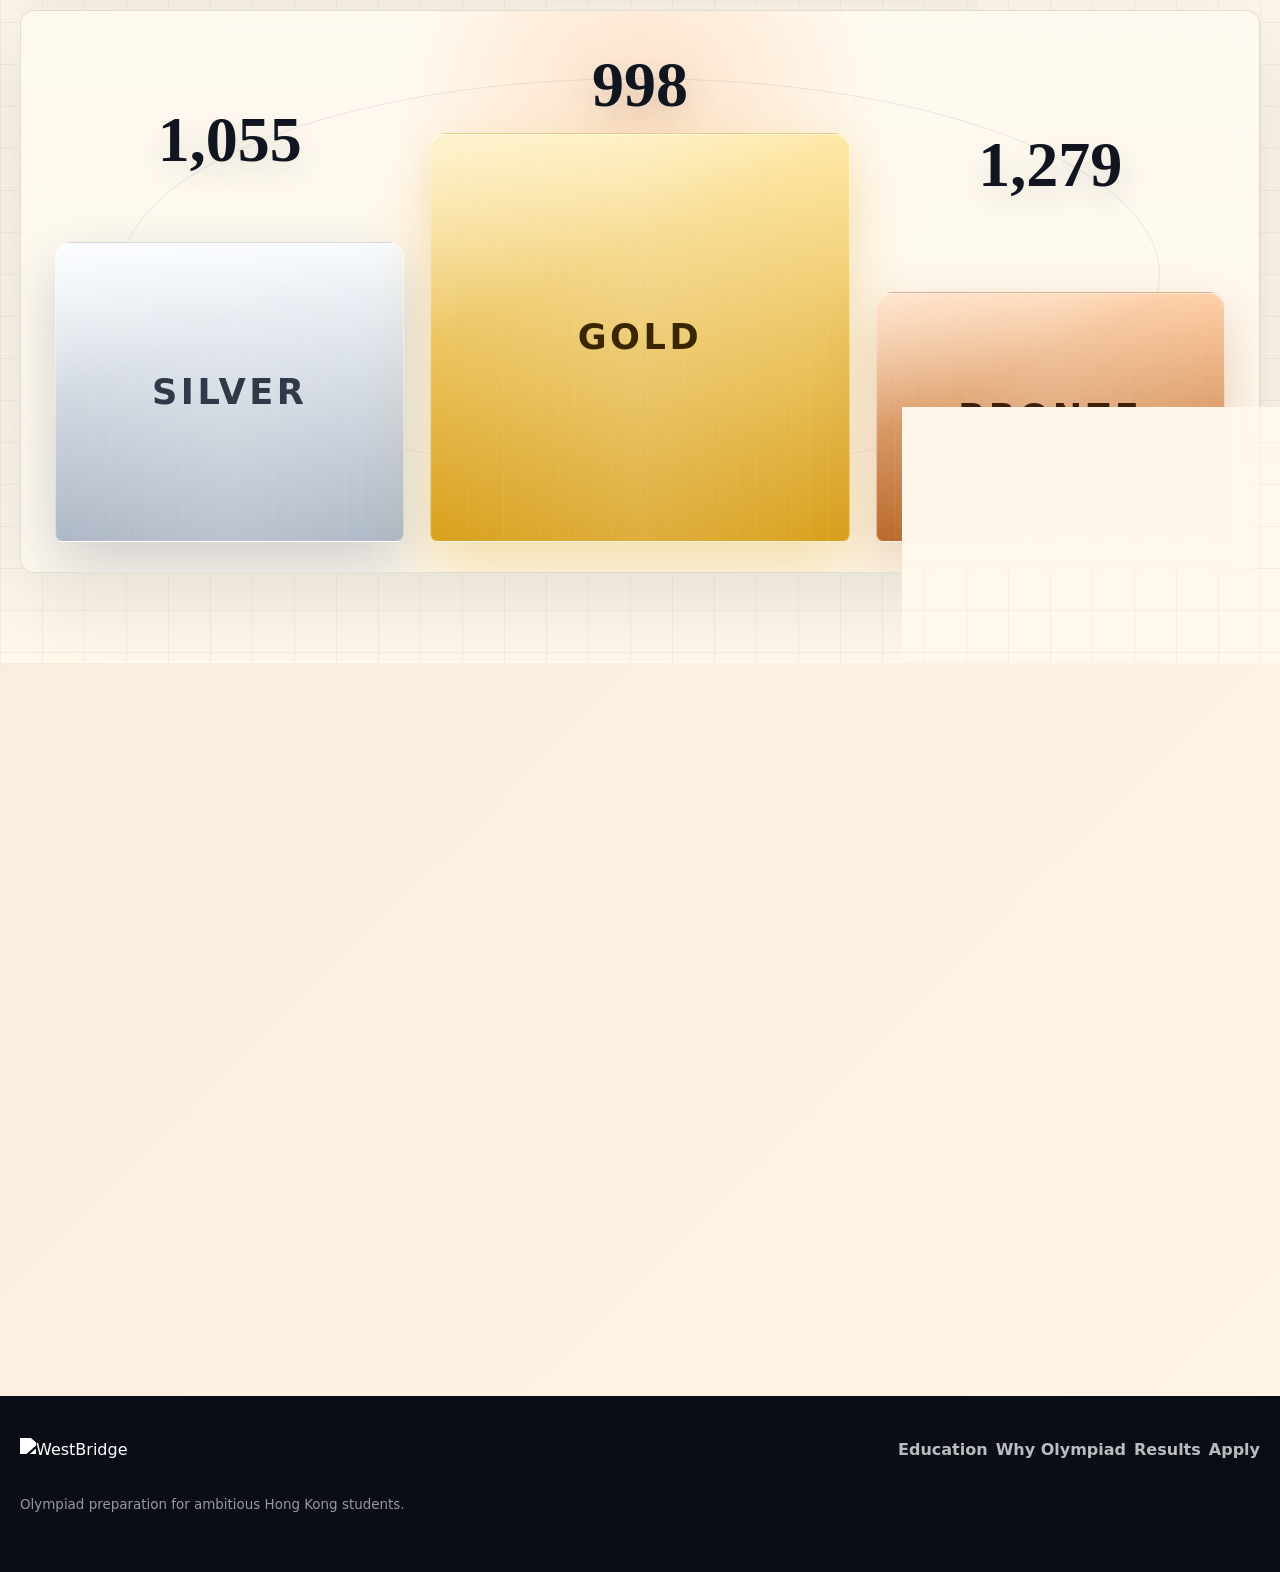
==== commit 7b75994e: "Add richer section motion and results visuals" ====
--- a/westbridge-olympiad-prep-new/index.html
+++ b/westbridge-olympiad-prep-new/index.html
@@ -5,7 +5,7 @@
     <meta name="viewport" content="width=device-width, initial-scale=1">
     <title>WestBridge Olympiad Academy Hong Kong</title>
     <meta name="description" content="WestBridge Olympiad Academy prepares Hong Kong students for mathematics, physics, chemistry, biology, informatics, and geography Olympiads.">
-    <link rel="stylesheet" href="styles.css?v=13">
+    <link rel="stylesheet" href="styles.css?v=15">
   </head>
   <body>
     <header class="site-header">
@@ -52,7 +52,7 @@
         </div>
       </section>
 
-      <section class="section">
+      <section class="section promise-section">
         <div class="split">
           <div>
             <p class="eyebrow">The promise</p>
@@ -82,7 +82,7 @@
         </div>
       </section>
 
-      <section class="section band">
+      <section class="section band parent-route-section">
         <div class="split">
           <div>
             <p class="eyebrow">Simple for parents</p>
@@ -131,35 +131,31 @@
         </div>
         <p class="podium-context">
           In the past 2 years, students trained through this same methodology and programme model produced these medal
-          outcomes across international, republic, and state-level Olympiads. These are methodology results, not a claim
-          that every medal was earned inside this new Hong Kong centre.
+          outcomes across international, republic, and state-level Olympiads.
         </p>
         <div class="podium-chart" aria-label="Medal totals by type">
           <article class="podium-column podium-silver">
             <div class="podium-value"><b data-count="1055">0</b></div>
             <div class="podium-block">
-              <span class="podium-medal">🥈</span>
               <strong>Silver</strong>
             </div>
           </article>
           <article class="podium-column podium-gold">
             <div class="podium-value"><b data-count="998">0</b></div>
             <div class="podium-block">
-              <span class="podium-medal">🥇</span>
               <strong>Gold</strong>
             </div>
           </article>
           <article class="podium-column podium-bronze">
             <div class="podium-value"><b data-count="1279">0</b></div>
             <div class="podium-block">
-              <span class="podium-medal">🥉</span>
               <strong>Bronze</strong>
             </div>
           </article>
         </div>
       </section>
 
-      <section class="section">
+      <section class="section university-section">
         <div class="university-proof">
           <div class="university-logo-field background-logos" aria-hidden="true">
             <img src="https://logo.clearbit.com/mit.edu" alt="">
--- a/westbridge-olympiad-prep-new/styles.css
+++ b/westbridge-olympiad-prep-new/styles.css
@@ -501,6 +501,85 @@
   margin-top: 44px;
 }
 
+.promise-section {
+  position: relative;
+  display: grid;
+  min-height: 96svh;
+  align-content: center;
+  overflow: hidden;
+}
+
+.promise-section::before {
+  content: "THINK";
+  position: absolute;
+  right: -0.08em;
+  top: 52%;
+  z-index: -1;
+  color: rgba(249, 115, 22, 0.055);
+  font-family: Georgia, "Times New Roman", serif;
+  font-size: clamp(8rem, 22vw, 23rem);
+  font-weight: 900;
+  line-height: 0.8;
+  transform: translateY(-50%) rotate(-6deg);
+}
+
+.promise-section .split {
+  display: block;
+  max-width: 980px;
+  margin: 0 auto;
+  text-align: center;
+}
+
+.promise-section .split h2 {
+  margin-inline: auto;
+}
+
+.promise-section .split > p {
+  max-width: 660px;
+  margin: 22px auto 0;
+}
+
+.promise-section .cards {
+  align-items: stretch;
+  margin-top: clamp(40px, 6vw, 78px);
+}
+
+.promise-section .card.is-visible:nth-child(1) {
+  transform: translateY(34px) rotate(-1.2deg);
+}
+
+.promise-section .card.is-visible:nth-child(2) {
+  transform: translateY(-8px) rotate(0.8deg);
+}
+
+.promise-section .card.is-visible:nth-child(3) {
+  transform: translateY(30px) rotate(-0.7deg);
+}
+
+.parent-route-section {
+  position: relative;
+  overflow: hidden;
+}
+
+.parent-route-section::before {
+  content: "";
+  position: absolute;
+  left: max(20px, calc((100% - var(--max)) / 2));
+  bottom: clamp(70px, 10vw, 130px);
+  width: clamp(230px, 34vw, 520px);
+  aspect-ratio: 1;
+  z-index: -1;
+  background:
+    radial-gradient(circle, rgba(249, 115, 22, 0.09), transparent 58%),
+    linear-gradient(135deg, rgba(255, 255, 255, 0.74), rgba(255, 250, 241, 0.28));
+  transform: rotate(2deg);
+}
+
+.parent-route-section .cards {
+  width: min(100%, 920px);
+  margin-left: auto;
+}
+
 .card {
   position: relative;
   overflow: hidden;
@@ -611,6 +690,86 @@
   font-size: 0.82rem;
   font-weight: 850;
   text-transform: uppercase;
+}
+
+.results-dashboard {
+  position: relative;
+  overflow: hidden;
+  background:
+    radial-gradient(circle at 10% 14%, rgba(249, 115, 22, 0.18), transparent 30%),
+    radial-gradient(circle at 88% 76%, rgba(79, 143, 184, 0.16), transparent 30%);
+}
+
+.results-dashboard::before {
+  content: "3376";
+  position: absolute;
+  right: -0.08em;
+  top: 22%;
+  z-index: -1;
+  color: rgba(16, 21, 31, 0.045);
+  font-family: Georgia, "Times New Roman", serif;
+  font-size: clamp(9rem, 24vw, 24rem);
+  font-weight: 900;
+  line-height: 0.8;
+}
+
+.results-dashboard .split {
+  display: block;
+  max-width: 880px;
+  margin: 0 auto;
+  text-align: center;
+}
+
+.results-dashboard .split h2,
+.results-dashboard .split p {
+  margin-inline: auto;
+}
+
+.results-dashboard .stat-strip {
+  gap: 14px;
+  overflow: visible;
+  border: 0;
+  background: transparent;
+}
+
+.results-dashboard .stat {
+  position: relative;
+  overflow: hidden;
+  border: 1px solid rgba(16, 21, 31, 0.12);
+  border-radius: calc(var(--radius) + 8px);
+  box-shadow: 0 20px 60px rgba(16, 21, 31, 0.08);
+}
+
+.results-dashboard .stat:nth-child(1) {
+  background: linear-gradient(155deg, rgba(16, 25, 43, 0.96), rgba(38, 27, 20, 0.9));
+}
+
+.results-dashboard .stat:nth-child(2) {
+  background: linear-gradient(155deg, rgba(255, 250, 241, 0.98), rgba(255, 226, 197, 0.86));
+}
+
+.results-dashboard .stat:nth-child(3) {
+  background: linear-gradient(155deg, rgba(236, 247, 255, 0.96), rgba(255, 250, 241, 0.94));
+}
+
+.results-dashboard .stat:nth-child(4) {
+  background: linear-gradient(155deg, rgba(255, 236, 214, 0.98), rgba(255, 250, 241, 0.92));
+}
+
+.results-dashboard .stat:nth-child(1) strong,
+.results-dashboard .stat:nth-child(1) span {
+  color: var(--white);
+}
+
+.results-dashboard .stat::after {
+  content: "";
+  position: absolute;
+  right: -42px;
+  bottom: -42px;
+  width: 120px;
+  aspect-ratio: 1;
+  border: 18px solid rgba(249, 115, 22, 0.14);
+  border-radius: 50%;
 }
 
 .course-loop {
@@ -845,6 +1004,7 @@
 
 .ladder {
   display: grid;
+  justify-items: end;
   gap: 14px;
   margin-top: 44px;
 }
@@ -901,6 +1061,7 @@
   grid-template-columns: 190px 1fr 150px;
   gap: 18px;
   align-items: center;
+  width: var(--ladder-width, 100%);
   padding: 18px;
   color: var(--ink);
   border: 1px solid var(--line);
@@ -909,24 +1070,28 @@
   box-shadow: 0 18px 48px rgba(0, 0, 0, 0.14);
 }
 
+.ladder-row:nth-child(1) {
+  --ladder-width: 58%;
+}
+
 .ladder-row:nth-child(2) {
-  margin-left: 5%;
+  --ladder-width: 66%;
 }
 
 .ladder-row:nth-child(3) {
-  margin-left: 10%;
+  --ladder-width: 74%;
 }
 
 .ladder-row:nth-child(4) {
-  margin-left: 15%;
+  --ladder-width: 82%;
 }
 
 .ladder-row:nth-child(5) {
-  margin-left: 20%;
+  --ladder-width: 91%;
 }
 
 .ladder-row:nth-child(6) {
-  margin-left: 25%;
+  --ladder-width: 100%;
 }
 
 .ladder-bar {
@@ -942,6 +1107,11 @@
   height: 100%;
   background: linear-gradient(90deg, var(--orange), var(--gold));
   border-radius: inherit;
+  transform-origin: left center;
+}
+
+.ladder-row.is-visible .ladder-bar span {
+  animation: barFill 1100ms cubic-bezier(0.18, 1, 0.22, 1) both;
 }
 
 .ladder-row strong:last-child {
@@ -1149,6 +1319,58 @@
   padding-top: 30px;
 }
 
+.results-stories {
+  position: relative;
+  overflow: hidden;
+}
+
+.results-stories::before {
+  content: "";
+  position: absolute;
+  inset: 7% auto auto -80px;
+  width: clamp(180px, 24vw, 340px);
+  aspect-ratio: 1;
+  z-index: -1;
+  background: radial-gradient(circle, rgba(249, 115, 22, 0.18), transparent 66%);
+}
+
+.results-stories .split {
+  grid-template-columns: minmax(340px, 0.62fr) minmax(0, 0.9fr);
+  align-items: center;
+}
+
+.results-stories .story-quote {
+  border-color: rgba(249, 115, 22, 0.18);
+  background:
+    radial-gradient(circle at 90% 10%, rgba(249, 115, 22, 0.14), transparent 28%),
+    rgba(255, 250, 241, 0.88);
+}
+
+.results-stories .story-quote:nth-child(2n) {
+  background:
+    radial-gradient(circle at 12% 82%, rgba(79, 143, 184, 0.16), transparent 30%),
+    rgba(255, 250, 241, 0.9);
+}
+
+.results-stories .story-quote:nth-child(3n) {
+  color: var(--white);
+  background:
+    radial-gradient(circle at 88% 16%, rgba(249, 115, 22, 0.28), transparent 28%),
+    linear-gradient(135deg, var(--navy), var(--navy-2));
+}
+
+.results-stories .story-quote:nth-child(3n) blockquote {
+  color: var(--white);
+}
+
+.results-stories .story-quote:nth-child(3n) figcaption {
+  color: rgba(255, 255, 255, 0.72);
+}
+
+.results-stories .story-avatar {
+  border-color: rgba(249, 115, 22, 0.42);
+}
+
 .story-avatar {
   width: 72px;
   height: 72px;
@@ -1208,6 +1430,26 @@
   color: var(--ink-soft);
 }
 
+.results-hero {
+  min-height: 82svh;
+  display: grid;
+  align-items: center;
+  color: var(--white);
+}
+
+.results-hero::before {
+  background:
+    radial-gradient(circle at 72% 22%, rgba(249, 115, 22, 0.34), transparent 26%),
+    linear-gradient(90deg, rgba(8, 13, 22, 0.96), rgba(8, 13, 22, 0.74) 54%, rgba(8, 13, 22, 0.48)),
+    url("https://images.pexels.com/photos/7092613/pexels-photo-7092613.jpeg?auto=compress&cs=tinysrgb&w=1800");
+  background-size: cover;
+  background-position: center;
+}
+
+.results-hero .lead {
+  color: rgba(255, 255, 255, 0.78);
+}
+
 .photo-wall::before {
   background:
     linear-gradient(90deg, rgba(255, 248, 235, 0.93), rgba(255, 248, 235, 0.78)),
@@ -1224,6 +1466,18 @@
   background-size: 42px 42px;
 }
 
+.programme-results::before {
+  background:
+    linear-gradient(180deg, rgba(255, 248, 235, 0.9) 0%, rgba(255, 248, 235, 0.82) 72%, rgba(255, 248, 235, 1) 100%),
+    url("https://images.pexels.com/photos/31772890/pexels-photo-31772890.jpeg?auto=compress&cs=tinysrgb&w=1800");
+  background-size: cover;
+  background-position: center;
+}
+
+.programme-results {
+  padding-bottom: clamp(54px, 7vw, 96px);
+}
+
 .programme-results .split {
   align-items: center;
 }
@@ -1242,6 +1496,7 @@
 
 .programme-results .podium-chart {
   margin-top: 34px;
+  margin-bottom: 0;
 }
 
 .medal-grid {
@@ -1376,21 +1631,14 @@
   transform: scaleY(1);
 }
 
-.podium-medal,
 .podium-block strong {
   position: relative;
   z-index: 1;
 }
 
-.podium-medal {
-  font-size: clamp(2.6rem, 6vw, 5rem);
-  line-height: 1;
-  filter: drop-shadow(0 10px 18px rgba(16, 21, 31, 0.18));
-}
-
 .podium-block strong {
-  margin-top: 12px;
-  font-size: clamp(1rem, 2vw, 1.45rem);
+  margin-top: 0;
+  font-size: clamp(1.35rem, 2.8vw, 2.2rem);
   text-transform: uppercase;
   letter-spacing: 0.1em;
 }
@@ -1509,6 +1757,57 @@
 .university-copy p {
   color: var(--ink-soft);
   font-weight: 680;
+}
+
+.university-section {
+  padding-top: clamp(44px, 7vw, 88px);
+}
+
+.university-section .university-copy {
+  display: block;
+  max-width: 900px;
+  margin: 0 auto;
+  text-align: center;
+}
+
+.university-section .university-copy h2,
+.university-section .university-copy p {
+  margin-inline: auto;
+}
+
+.university-section .actions {
+  justify-content: center;
+}
+
+.proof-burst {
+  position: relative;
+  overflow: hidden;
+  color: var(--white);
+  background:
+    radial-gradient(circle at 12% 24%, rgba(249, 115, 22, 0.34), transparent 28%),
+    linear-gradient(135deg, var(--navy), #080d16 66%, #2a170d);
+}
+
+.proof-burst .split {
+  display: block;
+  max-width: 860px;
+  margin: 0 auto;
+  text-align: center;
+}
+
+.proof-burst h2 {
+  color: var(--white);
+  margin-inline: auto;
+}
+
+.proof-burst .split p {
+  max-width: 680px;
+  margin: 22px auto 0;
+  color: rgba(255, 255, 255, 0.72);
+}
+
+.proof-burst .actions {
+  justify-content: center;
 }
 
 .ladder-actions {
@@ -1654,6 +1953,57 @@
   outline: none;
 }
 
+.card.is-visible,
+.quote.is-visible,
+.stat.is-visible,
+.price-panel.is-visible {
+  animation: floatSettle 900ms cubic-bezier(0.18, 1, 0.22, 1) both;
+}
+
+.feature-card.is-visible::before {
+  animation: symbolDrift 5s ease-in-out infinite;
+}
+
+.button.primary {
+  animation: buttonPulse 4s ease-in-out infinite;
+}
+
+@keyframes floatSettle {
+  0% {
+    filter: blur(4px);
+  }
+  100% {
+    filter: blur(0);
+  }
+}
+
+@keyframes symbolDrift {
+  0%, 100% {
+    transform: rotate(-10deg) translate(0, 0);
+  }
+  50% {
+    transform: rotate(-6deg) translate(-8px, -10px) scale(1.08);
+  }
+}
+
+@keyframes buttonPulse {
+  0%, 100% {
+    box-shadow: 0 14px 30px rgba(249, 115, 22, 0.28);
+  }
+  50% {
+    box-shadow: 0 18px 46px rgba(249, 115, 22, 0.42);
+  }
+}
+
+@keyframes barFill {
+  from {
+    transform: scaleX(0);
+  }
+  to {
+    transform: scaleX(1);
+  }
+}
+
 @keyframes orbitDrift {
   from {
     transform: translateZ(-340px) rotateY(calc(var(--orbit-offset, 0) * 45deg));
@@ -1805,6 +2155,16 @@
     top: auto;
   }
 
+  .promise-section {
+    min-height: auto;
+  }
+
+  .promise-section .card.is-visible:nth-child(1),
+  .promise-section .card.is-visible:nth-child(2),
+  .promise-section .card.is-visible:nth-child(3) {
+    transform: translateY(0) rotate(0);
+  }
+
   .ladder-row {
     margin-left: 0 !important;
   }
@@ -1941,6 +2301,7 @@
   .ladder-row {
     grid-template-columns: 1fr;
     gap: 10px;
+    width: 100%;
   }
 
   .ladder-row strong:last-child {
